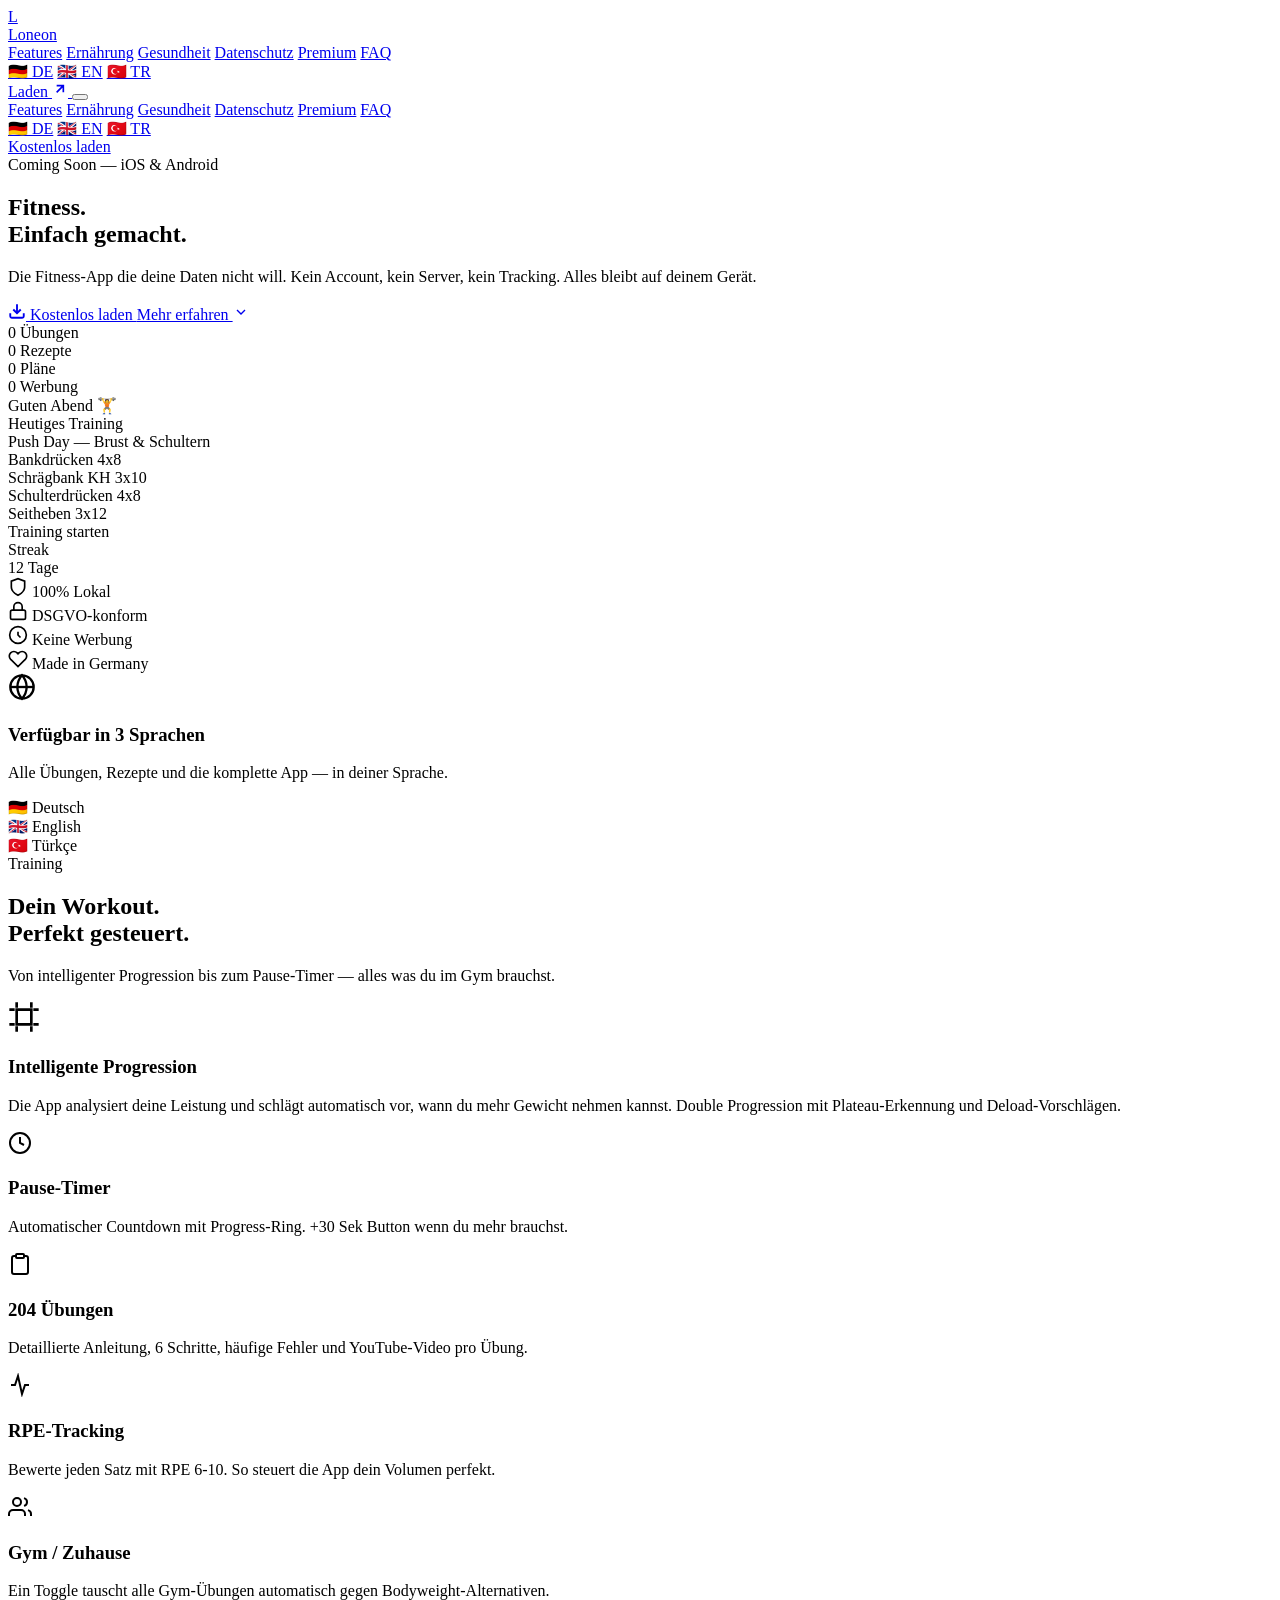
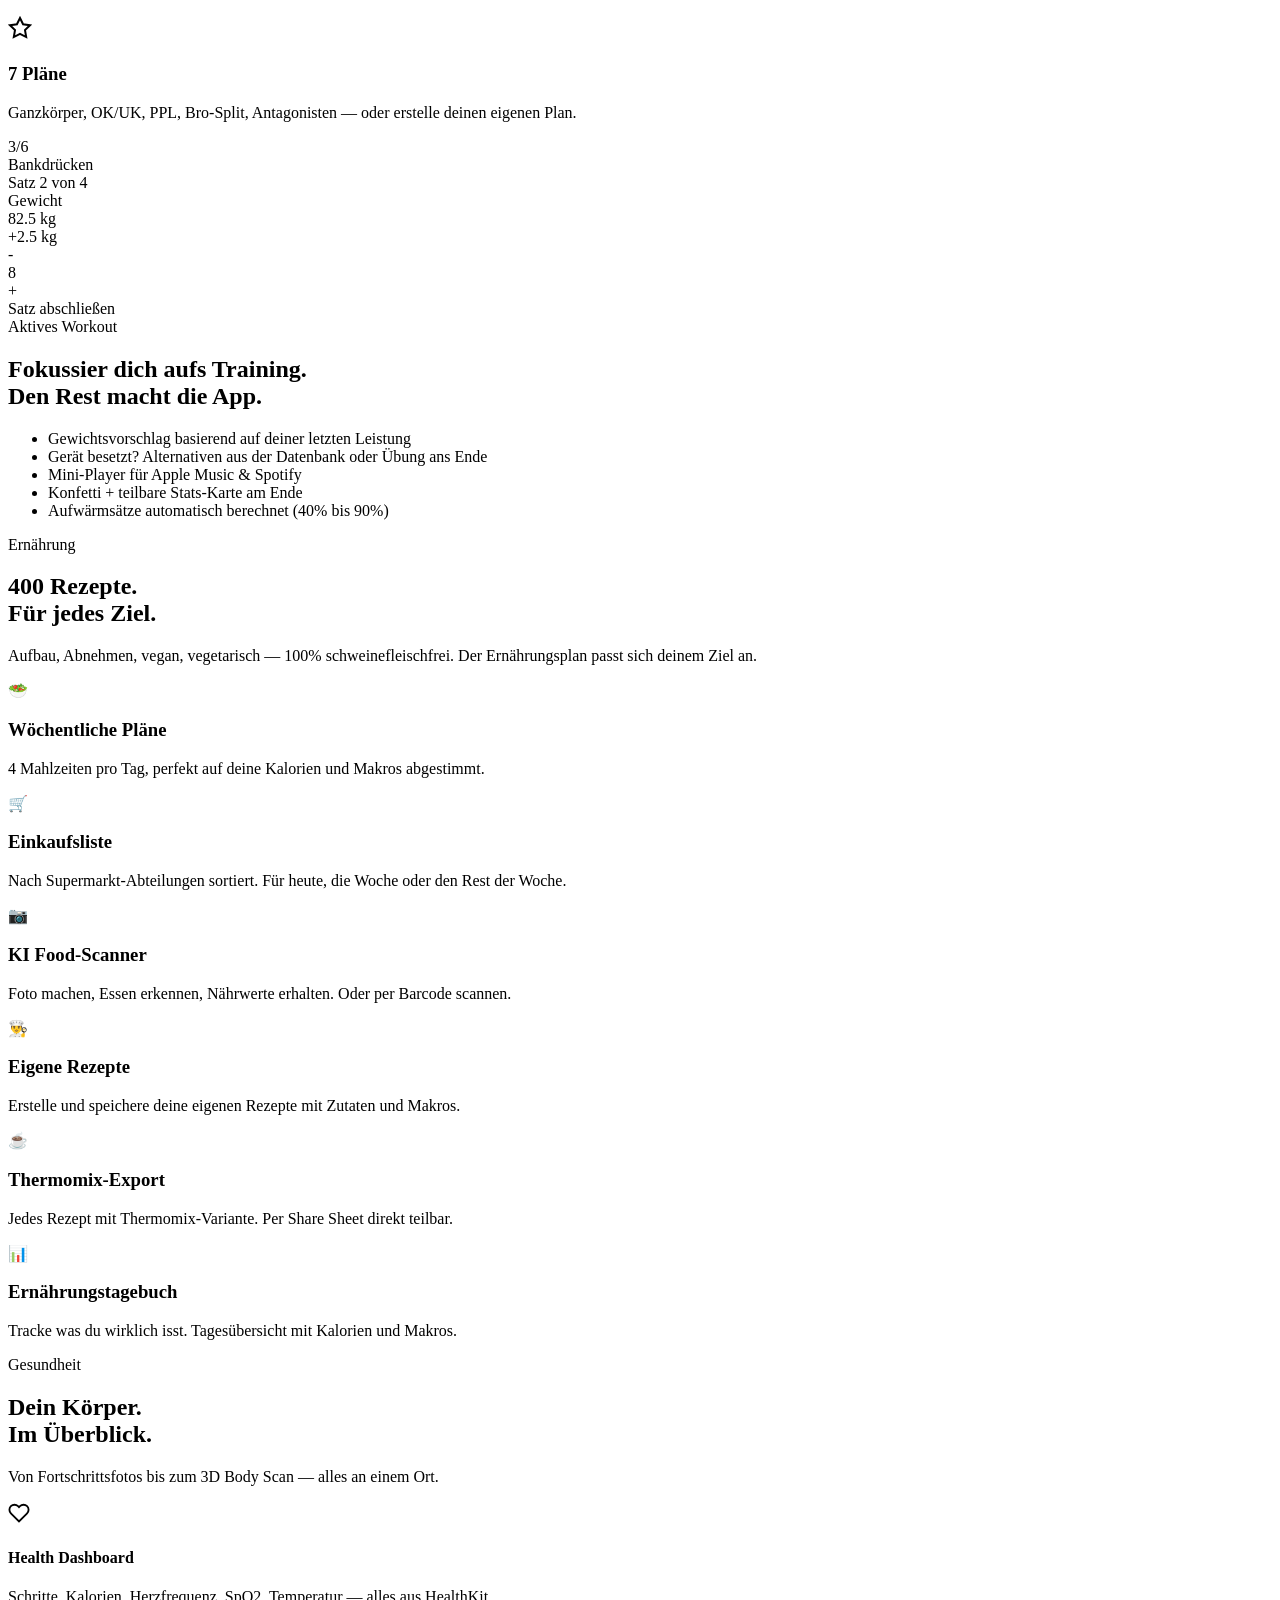
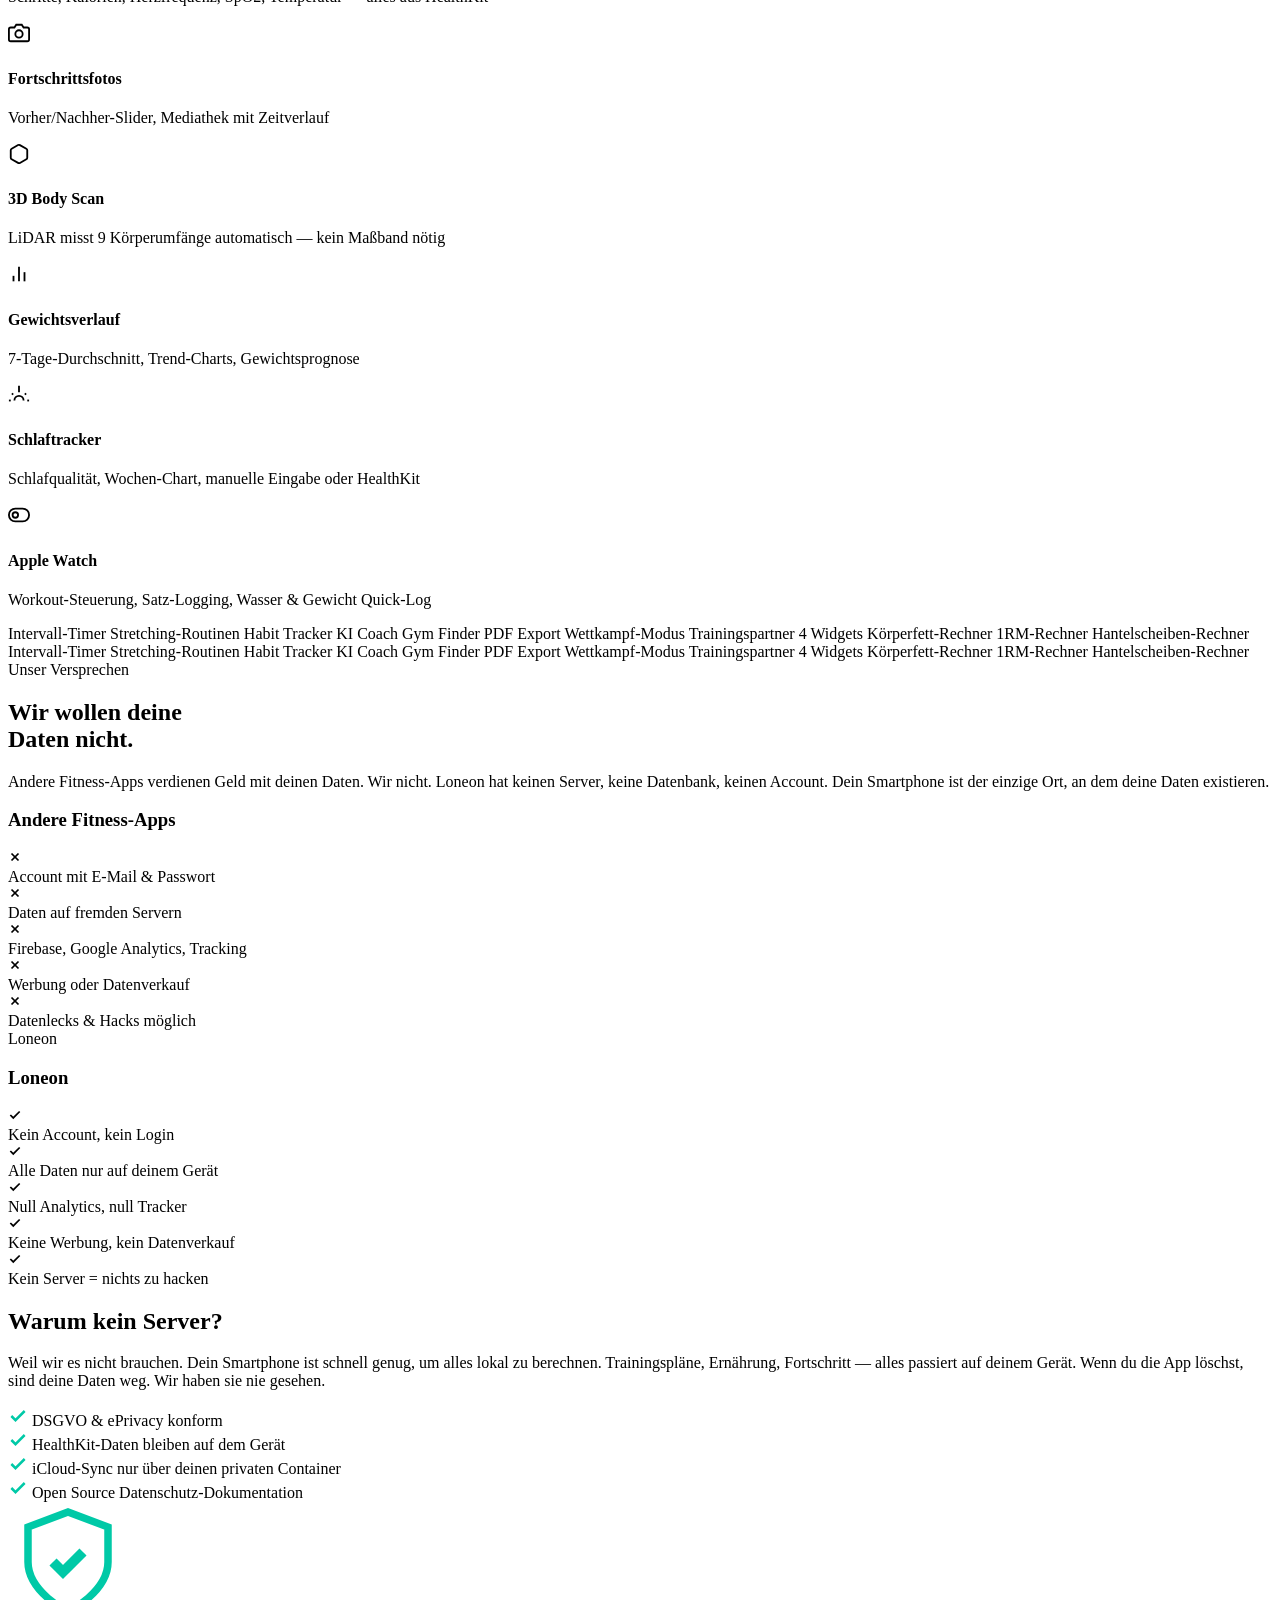
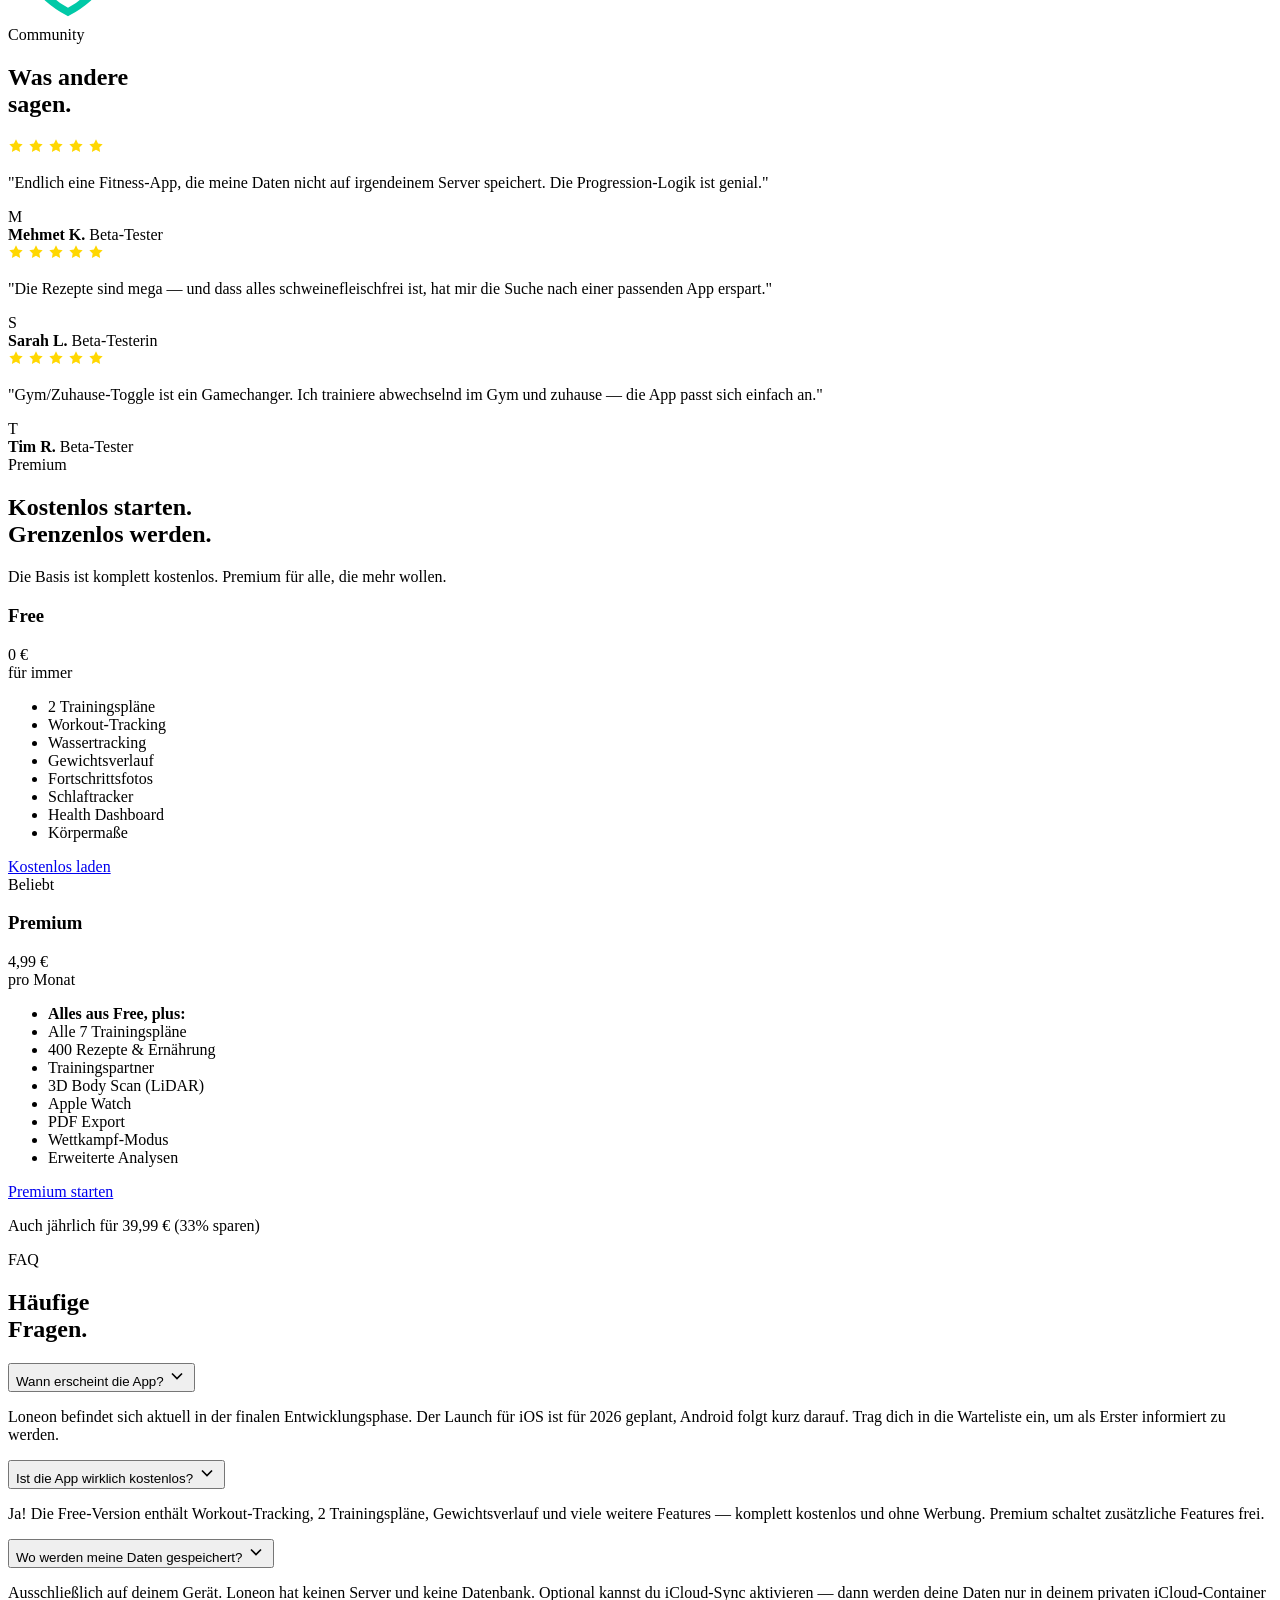
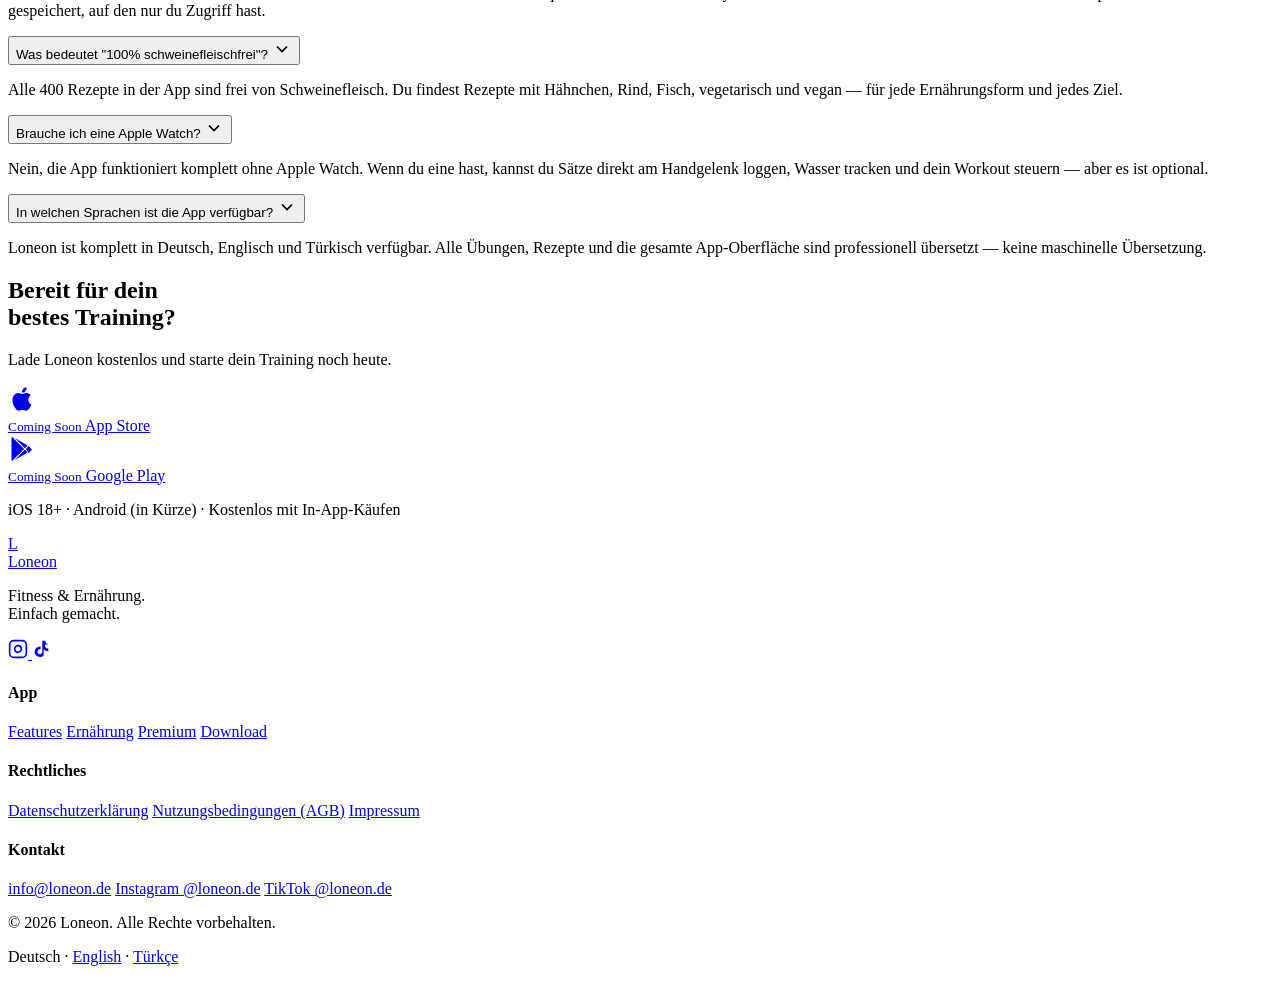
==== _full_site/index.html @ af9e33b4 "Switch to Coming Soon page — full site backed up in _full_site/ Legal safety: No impressum required " ====
<!DOCTYPE html>
<html lang="de">
<head>
    <meta charset="UTF-8">
    <meta name="viewport" content="width=device-width, initial-scale=1.0">
    <title>Loneon — Fitness & Ernährung App</title>
    <meta name="description" content="Loneon macht Fitness einfach. 204 Übungen, 400 Rezepte, intelligente Progression — alles lokal auf deinem Gerät. Keine Werbung, kein Tracking. Für iPhone & Android.">
    <meta name="keywords" content="Fitness App, Ernährung, Training, Workout Tracker, Rezepte, iPhone, Android, Apple Watch, Muskelaufbau, Abnehmen">
    <meta name="author" content="Loneon">
    <meta name="theme-color" content="#00C9A7">
    <meta name="robots" content="index, follow">
    <link rel="canonical" href="https://loneon.de/">

    <!-- Open Graph -->
    <meta property="og:site_name" content="Loneon">
    <meta property="og:locale" content="de_DE">
    <meta property="og:locale:alternate" content="en_US">
    <meta property="og:locale:alternate" content="tr_TR">

    <!-- Twitter Card -->
    <meta name="twitter:card" content="summary_large_image">
    <meta name="twitter:title" content="Loneon — Fitness & Ernährung App">
    <meta name="twitter:description" content="204 Übungen, 400 Rezepte, intelligente Progression. Keine Werbung, kein Tracking.">
    <meta name="twitter:image" content="https://loneon.de/img/og-image.png">

    <!-- Schema.org Structured Data -->
    <script type="application/ld+json">
    {
      "@context": "https://schema.org",
      "@type": "SoftwareApplication",
      "name": "Loneon",
      "operatingSystem": "iOS, Android",
      "applicationCategory": "HealthApplication",
      "description": "All-in-One Fitness App mit 204 Übungen, 400 Rezepten inkl. Thermomix. Keine Werbung, kein Tracking.",
      "url": "https://loneon.de",
      "inLanguage": ["de", "en", "tr"],
      "offers": {
        "@type": "Offer",
        "price": "0",
        "priceCurrency": "EUR"
      },
      "author": {
        "@type": "Organization",
        "name": "Loneon",
        "url": "https://loneon.de"
      },
      "featureList": [
        "204 Übungen mit Schritt-für-Schritt Anleitungen",
        "400 schweinefleischfreie Rezepte inkl. Thermomix",
        "KI Coach powered by Claude",
        "Trainingspläne für Gym & Zuhause",
        "iCloud Sync",
        "Apple Watch Support",
        "Keine Werbung",
        "3 Sprachen: Deutsch, English, Türkçe"
      ]
    }
    </script>
    <meta property="og:title" content="Loneon — Fitness & Ernährung App">
    <meta property="og:description" content="204 Übungen, 400 Rezepte, intelligente Progression. Keine Werbung, kein Tracking. iPhone & Android.">
    <meta property="og:type" content="website">
    <meta property="og:url" content="https://loneon.de">
    <meta property="og:image" content="https://loneon.de/img/og-image.png">

    <!-- Fonts -->
    <link rel="preconnect" href="https://fonts.googleapis.com">
    <link rel="preconnect" href="https://fonts.gstatic.com" crossorigin>
    <link href="https://fonts.googleapis.com/css2?family=Inter:wght@400;500;600;700;800;900&display=swap" rel="stylesheet">

    <!-- Hreflang -->
    <link rel="alternate" hreflang="de" href="https://loneon.de/index.html">
    <link rel="alternate" hreflang="en" href="https://loneon.de/en.html">
    <link rel="alternate" hreflang="tr" href="https://loneon.de/tr.html">
    <link rel="alternate" hreflang="x-default" href="https://loneon.de/index.html">

    <link rel="stylesheet" href="css/style.css">
    <link rel="icon" type="image/svg+xml" href="img/favicon.svg">
</head>
<body>

    <!-- Aurora Background -->
    <div class="aurora-bg" aria-hidden="true">
        <div class="aurora-blob aurora-blob-1"></div>
        <div class="aurora-blob aurora-blob-2"></div>
        <div class="aurora-blob aurora-blob-3"></div>
    </div>

    <!-- Navigation -->
    <nav class="nav" id="nav">
        <div class="nav-container">
            <a href="#" class="nav-logo">
                <div class="nav-logo-icon">L</div>
                <span>Loneon</span>
            </a>
            <div class="nav-links" id="navLinks">
                <a href="#features">Features</a>
                <a href="#ernaehrung">Ernährung</a>
                <a href="#gesundheit">Gesundheit</a>
                <a href="#datenschutz">Datenschutz</a>
                <a href="#premium">Premium</a>
                <a href="#faq">FAQ</a>
            </div>
            <div class="lang-switcher">
                <a href="index.html" class="lang-btn active" title="Deutsch">🇩🇪 DE</a>
                <a href="en.html" class="lang-btn" title="English">🇬🇧 EN</a>
                <a href="tr.html" class="lang-btn" title="Türkçe">🇹🇷 TR</a>
            </div>
            <a href="#download" class="nav-cta">
                <span>Laden</span>
                <svg width="16" height="16" viewBox="0 0 24 24" fill="none" stroke="currentColor" stroke-width="2.5"><path d="M7 17l9.2-9.2M17 17V7H7"/></svg>
            </a>
            <button class="nav-toggle" id="navToggle" aria-label="Menü">
                <span></span><span></span><span></span>
            </button>
        </div>
    </nav>

    <!-- Mobile Menu Overlay -->
    <div class="mobile-menu" id="mobileMenu">
        <div class="mobile-menu-content">
            <a href="#features">Features</a>
            <a href="#ernaehrung">Ernährung</a>
            <a href="#gesundheit">Gesundheit</a>
            <a href="#datenschutz">Datenschutz</a>
            <a href="#premium">Premium</a>
            <a href="#faq">FAQ</a>
            <div class="lang-switcher">
                <a href="index.html" class="lang-btn active" title="Deutsch">🇩🇪 DE</a>
                <a href="en.html" class="lang-btn" title="English">🇬🇧 EN</a>
                <a href="tr.html" class="lang-btn" title="Türkçe">🇹🇷 TR</a>
            </div>
            <a href="#download" class="btn btn-primary mobile-menu-cta">Kostenlos laden</a>
        </div>
    </div>

    <!-- Hero -->
    <section class="hero">
        <div class="hero-bg">
            <div class="hero-gradient-orb hero-orb-1"></div>
            <div class="hero-gradient-orb hero-orb-2"></div>
            <div class="hero-grid-pattern"></div>
        </div>
        <div class="container">
            <div class="hero-content">
                <div class="hero-text">
                    <div class="hero-badge" data-reveal>
                        <span class="badge-pulse"></span>
                        <span>Coming Soon — iOS & Android</span>
                    </div>
                    <h1 data-reveal>Fitness.<br><span class="gradient-text-animated">Einfach gemacht.</span></h1>
                    <p class="hero-subtitle" data-reveal>Die Fitness-App die deine Daten nicht will. Kein Account, kein Server, kein Tracking. Alles bleibt auf deinem Gerät.</p>
                    <div class="hero-actions" data-reveal>
                        <a href="#download" class="btn btn-primary btn-glow">
                            <svg width="18" height="18" viewBox="0 0 24 24" fill="none" stroke="currentColor" stroke-width="2.5"><path d="M21 15v4a2 2 0 01-2 2H5a2 2 0 01-2-2v-4"/><polyline points="7 10 12 15 17 10"/><line x1="12" y1="15" x2="12" y2="3"/></svg>
                            Kostenlos laden
                        </a>
                        <a href="#features" class="btn btn-ghost">
                            Mehr erfahren
                            <svg width="16" height="16" viewBox="0 0 24 24" fill="none" stroke="currentColor" stroke-width="2"><path d="M6 9l6 6 6-6"/></svg>
                        </a>
                    </div>
                    <div class="hero-stats" data-reveal>
                        <div class="stat">
                            <span class="stat-number" data-count="204">0</span>
                            <span class="stat-label">Übungen</span>
                        </div>
                        <div class="stat-divider"></div>
                        <div class="stat">
                            <span class="stat-number" data-count="400">0</span>
                            <span class="stat-label">Rezepte</span>
                        </div>
                        <div class="stat-divider"></div>
                        <div class="stat">
                            <span class="stat-number" data-count="7">0</span>
                            <span class="stat-label">Pläne</span>
                        </div>
                        <div class="stat-divider"></div>
                        <div class="stat">
                            <span class="stat-number">0</span>
                            <span class="stat-label">Werbung</span>
                        </div>
                    </div>
                </div>
                <div class="hero-phone" data-reveal>
                    <div class="phone-frame">
                        <div class="phone-notch"></div>
                        <div class="phone-screen">
                            <div class="phone-demo">
                                <div class="demo-header">
                                    <span class="demo-greeting">Guten Abend</span>
                                    <span class="demo-icon">&#x1F3CB;&#xFE0F;</span>
                                </div>
                                <div class="demo-card">
                                    <div class="demo-card-title">Heutiges Training</div>
                                    <div class="demo-card-subtitle">Push Day — Brust & Schultern</div>
                                    <div class="demo-exercises">
                                        <div class="demo-exercise"><span class="demo-dot"></span>Bankdrücken <span class="demo-sets">4x8</span></div>
                                        <div class="demo-exercise"><span class="demo-dot"></span>Schrägbank KH <span class="demo-sets">3x10</span></div>
                                        <div class="demo-exercise"><span class="demo-dot"></span>Schulterdrücken <span class="demo-sets">4x8</span></div>
                                        <div class="demo-exercise"><span class="demo-dot"></span>Seitheben <span class="demo-sets">3x12</span></div>
                                    </div>
                                    <div class="demo-btn">Training starten</div>
                                </div>
                                <div class="demo-streak">
                                    <div class="demo-streak-label">Streak</div>
                                    <div class="demo-streak-value">12 Tage</div>
                                </div>
                            </div>
                        </div>
                    </div>
                    <div class="phone-glow"></div>
                    <div class="phone-reflection"></div>
                </div>
            </div>
        </div>
        <div class="hero-scroll">
            <div class="scroll-indicator">
                <div class="scroll-dot"></div>
            </div>
        </div>
    </section>

    <!-- Trust Bar -->
    <section class="trust">
        <div class="container">
            <div class="trust-items">
                <div class="trust-item" data-reveal>
                    <svg width="20" height="20" viewBox="0 0 24 24" fill="none" stroke="currentColor" stroke-width="2"><path d="M12 22s8-4 8-10V5l-8-3-8 3v7c0 6 8 10 8 10z"/></svg>
                    <span>100% Lokal</span>
                </div>
                <div class="trust-item" data-reveal>
                    <svg width="20" height="20" viewBox="0 0 24 24" fill="none" stroke="currentColor" stroke-width="2"><rect x="3" y="11" width="18" height="11" rx="2" ry="2"/><path d="M7 11V7a5 5 0 0110 0v4"/></svg>
                    <span>DSGVO-konform</span>
                </div>
                <div class="trust-item" data-reveal>
                    <svg width="20" height="20" viewBox="0 0 24 24" fill="none" stroke="currentColor" stroke-width="2"><circle cx="12" cy="12" r="10"/><path d="M12 8v4l3 3"/></svg>
                    <span>Keine Werbung</span>
                </div>
                <div class="trust-item" data-reveal>
                    <svg width="20" height="20" viewBox="0 0 24 24" fill="none" stroke="currentColor" stroke-width="2"><path d="M20.84 4.61a5.5 5.5 0 00-7.78 0L12 5.67l-1.06-1.06a5.5 5.5 0 00-7.78 7.78l1.06 1.06L12 21.23l7.78-7.78 1.06-1.06a5.5 5.5 0 000-7.78z"/></svg>
                    <span>Made in Germany</span>
                </div>
            </div>
        </div>
    </section>

    <!-- Languages Badge -->
    <section class="languages-section">
        <div class="container">
            <div class="languages-banner glass-card" data-reveal>
                <div class="languages-icon">
                    <svg width="28" height="28" viewBox="0 0 24 24" fill="none" stroke="currentColor" stroke-width="2"><circle cx="12" cy="12" r="10"/><line x1="2" y1="12" x2="22" y2="12"/><path d="M12 2a15.3 15.3 0 014 10 15.3 15.3 0 01-4 10 15.3 15.3 0 01-4-10 15.3 15.3 0 014-10z"/></svg>
                </div>
                <div class="languages-text">
                    <h3>Verfügbar in 3 Sprachen</h3>
                    <p>Alle Übungen, Rezepte und die komplette App — in deiner Sprache.</p>
                </div>
                <div class="languages-flags">
                    <div class="lang-flag">
                        <span class="flag-emoji">&#x1F1E9;&#x1F1EA;</span>
                        <span>Deutsch</span>
                    </div>
                    <div class="lang-flag">
                        <span class="flag-emoji">&#x1F1EC;&#x1F1E7;</span>
                        <span>English</span>
                    </div>
                    <div class="lang-flag">
                        <span class="flag-emoji">&#x1F1F9;&#x1F1F7;</span>
                        <span>Türkçe</span>
                    </div>
                </div>
            </div>
        </div>
    </section>

    <!-- Features: Training -->
    <section class="section" id="features">
        <div class="container">
            <div class="section-header" data-reveal>
                <span class="section-tag">Training</span>
                <h2>Dein Workout.<br><span class="gradient-text">Perfekt gesteuert.</span></h2>
                <p>Von intelligenter Progression bis zum Pause-Timer — alles was du im Gym brauchst.</p>
            </div>

            <div class="bento-grid">
                <div class="bento-card bento-card-hero glass-card" data-reveal>
                    <div class="bento-card-glow"></div>
                    <div class="feature-icon feature-icon-lg">
                        <svg width="32" height="32" viewBox="0 0 24 24" fill="none" stroke="currentColor" stroke-width="2"><path d="M6.5 6.5h11v11h-11z"/><path d="M6.5 1v4M17.5 1v4M1 6.5h4M19 6.5h4M6.5 19v4M17.5 19v4M1 17.5h4M19 17.5h4"/></svg>
                    </div>
                    <h3>Intelligente Progression</h3>
                    <p>Die App analysiert deine Leistung und schlägt automatisch vor, wann du mehr Gewicht nehmen kannst. Double Progression mit Plateau-Erkennung und Deload-Vorschlägen.</p>
                </div>

                <div class="bento-card glass-card" data-reveal>
                    <div class="feature-icon mint">
                        <svg width="24" height="24" viewBox="0 0 24 24" fill="none" stroke="currentColor" stroke-width="2"><circle cx="12" cy="12" r="10"/><polyline points="12 6 12 12 16 14"/></svg>
                    </div>
                    <h3>Pause-Timer</h3>
                    <p>Automatischer Countdown mit Progress-Ring. +30 Sek Button wenn du mehr brauchst.</p>
                </div>

                <div class="bento-card glass-card" data-reveal>
                    <div class="feature-icon blue">
                        <svg width="24" height="24" viewBox="0 0 24 24" fill="none" stroke="currentColor" stroke-width="2"><path d="M16 4h2a2 2 0 012 2v14a2 2 0 01-2 2H6a2 2 0 01-2-2V6a2 2 0 012-2h2"/><rect x="8" y="2" width="8" height="4" rx="1" ry="1"/></svg>
                    </div>
                    <h3>204 Übungen</h3>
                    <p>Detaillierte Anleitung, 6 Schritte, häufige Fehler und YouTube-Video pro Übung.</p>
                </div>

                <div class="bento-card glass-card" data-reveal>
                    <div class="feature-icon purple">
                        <svg width="24" height="24" viewBox="0 0 24 24" fill="none" stroke="currentColor" stroke-width="2"><path d="M3 12h4l3-9 4 18 3-9h4"/></svg>
                    </div>
                    <h3>RPE-Tracking</h3>
                    <p>Bewerte jeden Satz mit RPE 6-10. So steuert die App dein Volumen perfekt.</p>
                </div>

                <div class="bento-card glass-card" data-reveal>
                    <div class="feature-icon orange">
                        <svg width="24" height="24" viewBox="0 0 24 24" fill="none" stroke="currentColor" stroke-width="2"><path d="M17 21v-2a4 4 0 00-4-4H5a4 4 0 00-4 4v2"/><circle cx="9" cy="7" r="4"/><path d="M23 21v-2a4 4 0 00-3-3.87"/><path d="M16 3.13a4 4 0 010 7.75"/></svg>
                    </div>
                    <h3>Gym / Zuhause</h3>
                    <p>Ein Toggle tauscht alle Gym-Übungen automatisch gegen Bodyweight-Alternativen.</p>
                </div>

                <div class="bento-card glass-card" data-reveal>
                    <div class="feature-icon red">
                        <svg width="24" height="24" viewBox="0 0 24 24" fill="none" stroke="currentColor" stroke-width="2"><polygon points="12 2 15.09 8.26 22 9.27 17 14.14 18.18 21.02 12 17.77 5.82 21.02 7 14.14 2 9.27 8.91 8.26 12 2"/></svg>
                    </div>
                    <h3>7 Pläne</h3>
                    <p>Ganzkörper, OK/UK, PPL, Bro-Split, Antagonisten — oder erstelle deinen eigenen Plan.</p>
                </div>
            </div>
        </div>
    </section>

    <!-- Feature Highlight: Workout -->
    <section class="section section-alt">
        <div class="container">
            <div class="highlight-grid">
                <div class="highlight-phone" data-reveal>
                    <div class="phone-frame phone-frame-sm">
                        <div class="phone-notch"></div>
                        <div class="phone-screen">
                            <div class="phone-demo">
                                <div class="demo-workout-header">
                                    <div class="demo-ex-count">3/6</div>
                                    <div class="demo-ex-name">Bankdrücken</div>
                                    <div class="demo-ex-info">Satz 2 von 4</div>
                                </div>
                                <div class="demo-set-circles">
                                    <div class="demo-circle done"></div>
                                    <div class="demo-circle active"></div>
                                    <div class="demo-circle"></div>
                                    <div class="demo-circle"></div>
                                </div>
                                <div class="demo-weight-display">
                                    <div class="demo-weight-label">Gewicht</div>
                                    <div class="demo-weight-value">82.5 kg</div>
                                    <div class="demo-weight-hint">+2.5 kg</div>
                                </div>
                                <div class="demo-reps-display">
                                    <div class="demo-reps-btn">-</div>
                                    <div class="demo-reps-value">8</div>
                                    <div class="demo-reps-btn">+</div>
                                </div>
                                <div class="demo-complete-btn">Satz abschließen</div>
                            </div>
                        </div>
                    </div>
                </div>
                <div class="highlight-text" data-reveal>
                    <span class="section-tag">Aktives Workout</span>
                    <h2>Fokussier dich aufs Training.<br>Den Rest macht die App.</h2>
                    <ul class="highlight-list">
                        <li>Gewichtsvorschlag basierend auf deiner letzten Leistung</li>
                        <li>Gerät besetzt? Alternativen aus der Datenbank oder Übung ans Ende</li>
                        <li>Mini-Player für Apple Music & Spotify</li>
                        <li>Konfetti + teilbare Stats-Karte am Ende</li>
                        <li>Aufwärmsätze automatisch berechnet (40% bis 90%)</li>
                    </ul>
                </div>
            </div>
        </div>
    </section>

    <!-- Ernährung -->
    <section class="section" id="ernaehrung">
        <div class="container">
            <div class="section-header" data-reveal>
                <span class="section-tag">Ernährung</span>
                <h2>400 Rezepte.<br><span class="gradient-text">Für jedes Ziel.</span></h2>
                <p>Aufbau, Abnehmen, vegan, vegetarisch — 100% schweinefleischfrei. Der Ernährungsplan passt sich deinem Ziel an.</p>
            </div>

            <div class="nutrition-grid">
                <div class="nutrition-card glass-card" data-reveal>
                    <div class="nutrition-emoji">&#x1F957;</div>
                    <h3>Wöchentliche Pläne</h3>
                    <p>4 Mahlzeiten pro Tag, perfekt auf deine Kalorien und Makros abgestimmt.</p>
                </div>
                <div class="nutrition-card glass-card" data-reveal>
                    <div class="nutrition-emoji">&#x1F6D2;</div>
                    <h3>Einkaufsliste</h3>
                    <p>Nach Supermarkt-Abteilungen sortiert. Für heute, die Woche oder den Rest der Woche.</p>
                </div>
                <div class="nutrition-card glass-card" data-reveal>
                    <div class="nutrition-emoji">&#x1F4F7;</div>
                    <h3>KI Food-Scanner</h3>
                    <p>Foto machen, Essen erkennen, Nährwerte erhalten. Oder per Barcode scannen.</p>
                </div>
                <div class="nutrition-card glass-card" data-reveal>
                    <div class="nutrition-emoji">&#x1F468;&#x200D;&#x1F373;</div>
                    <h3>Eigene Rezepte</h3>
                    <p>Erstelle und speichere deine eigenen Rezepte mit Zutaten und Makros.</p>
                </div>
                <div class="nutrition-card glass-card" data-reveal>
                    <div class="nutrition-emoji">&#x2615;</div>
                    <h3>Thermomix-Export</h3>
                    <p>Jedes Rezept mit Thermomix-Variante. Per Share Sheet direkt teilbar.</p>
                </div>
                <div class="nutrition-card glass-card" data-reveal>
                    <div class="nutrition-emoji">&#x1F4CA;</div>
                    <h3>Ernährungstagebuch</h3>
                    <p>Tracke was du wirklich isst. Tagesübersicht mit Kalorien und Makros.</p>
                </div>
            </div>
        </div>
    </section>

    <!-- Gesundheit -->
    <section class="section section-alt" id="gesundheit">
        <div class="container">
            <div class="section-header" data-reveal>
                <span class="section-tag">Gesundheit</span>
                <h2>Dein Körper.<br><span class="gradient-text">Im Überblick.</span></h2>
                <p>Von Fortschrittsfotos bis zum 3D Body Scan — alles an einem Ort.</p>
            </div>

            <div class="health-grid">
                <div class="health-item glass-card" data-reveal>
                    <div class="health-icon">
                        <svg width="22" height="22" viewBox="0 0 24 24" fill="none" stroke="currentColor" stroke-width="2"><path d="M20.84 4.61a5.5 5.5 0 00-7.78 0L12 5.67l-1.06-1.06a5.5 5.5 0 00-7.78 7.78l1.06 1.06L12 21.23l7.78-7.78 1.06-1.06a5.5 5.5 0 000-7.78z"/></svg>
                    </div>
                    <div>
                        <h4>Health Dashboard</h4>
                        <p>Schritte, Kalorien, Herzfrequenz, SpO2, Temperatur — alles aus HealthKit</p>
                    </div>
                </div>
                <div class="health-item glass-card" data-reveal>
                    <div class="health-icon">
                        <svg width="22" height="22" viewBox="0 0 24 24" fill="none" stroke="currentColor" stroke-width="2"><path d="M23 19a2 2 0 01-2 2H3a2 2 0 01-2-2V8a2 2 0 012-2h4l2-3h6l2 3h4a2 2 0 012 2z"/><circle cx="12" cy="13" r="4"/></svg>
                    </div>
                    <div>
                        <h4>Fortschrittsfotos</h4>
                        <p>Vorher/Nachher-Slider, Mediathek mit Zeitverlauf</p>
                    </div>
                </div>
                <div class="health-item glass-card" data-reveal>
                    <div class="health-icon">
                        <svg width="22" height="22" viewBox="0 0 24 24" fill="none" stroke="currentColor" stroke-width="2"><path d="M21 16V8a2 2 0 00-1-1.73l-7-4a2 2 0 00-2 0l-7 4A2 2 0 003 8v8a2 2 0 001 1.73l7 4a2 2 0 002 0l7-4A2 2 0 0021 16z"/></svg>
                    </div>
                    <div>
                        <h4>3D Body Scan</h4>
                        <p>LiDAR misst 9 Körperumfänge automatisch — kein Maßband nötig</p>
                    </div>
                </div>
                <div class="health-item glass-card" data-reveal>
                    <div class="health-icon">
                        <svg width="22" height="22" viewBox="0 0 24 24" fill="none" stroke="currentColor" stroke-width="2"><path d="M18 20V10"/><path d="M12 20V4"/><path d="M6 20v-6"/></svg>
                    </div>
                    <div>
                        <h4>Gewichtsverlauf</h4>
                        <p>7-Tage-Durchschnitt, Trend-Charts, Gewichtsprognose</p>
                    </div>
                </div>
                <div class="health-item glass-card" data-reveal>
                    <div class="health-icon">
                        <svg width="22" height="22" viewBox="0 0 24 24" fill="none" stroke="currentColor" stroke-width="2"><path d="M17 18a5 5 0 00-10 0"/><line x1="12" y1="2" x2="12" y2="9"/><line x1="4.22" y1="10.22" x2="5.64" y2="11.64"/><line x1="1" y1="18" x2="3" y2="18"/><line x1="21" y1="18" x2="23" y2="18"/><line x1="18.36" y1="11.64" x2="19.78" y2="10.22"/></svg>
                    </div>
                    <div>
                        <h4>Schlaftracker</h4>
                        <p>Schlafqualität, Wochen-Chart, manuelle Eingabe oder HealthKit</p>
                    </div>
                </div>
                <div class="health-item glass-card" data-reveal>
                    <div class="health-icon">
                        <svg width="22" height="22" viewBox="0 0 24 24" fill="none" stroke="currentColor" stroke-width="2"><rect x="1" y="5" width="22" height="14" rx="7" ry="7"/><circle cx="8" cy="12" r="3"/></svg>
                    </div>
                    <div>
                        <h4>Apple Watch</h4>
                        <p>Workout-Steuerung, Satz-Logging, Wasser & Gewicht Quick-Log</p>
                    </div>
                </div>
            </div>
        </div>
    </section>

    <!-- Marquee -->
    <section class="marquee-section">
        <div class="marquee">
            <div class="marquee-content">
                <span>Intervall-Timer</span>
                <span class="marquee-dot"></span>
                <span>Stretching-Routinen</span>
                <span class="marquee-dot"></span>
                <span>Habit Tracker</span>
                <span class="marquee-dot"></span>
                <span>KI Coach</span>
                <span class="marquee-dot"></span>
                <span>Gym Finder</span>
                <span class="marquee-dot"></span>
                <span>PDF Export</span>
                <span class="marquee-dot"></span>
                <span>Wettkampf-Modus</span>
                <span class="marquee-dot"></span>
                <span>Trainingspartner</span>
                <span class="marquee-dot"></span>
                <span>4 Widgets</span>
                <span class="marquee-dot"></span>
                <span>Körperfett-Rechner</span>
                <span class="marquee-dot"></span>
                <span>1RM-Rechner</span>
                <span class="marquee-dot"></span>
                <span>Hantelscheiben-Rechner</span>
                <span class="marquee-dot"></span>
                <span>Intervall-Timer</span>
                <span class="marquee-dot"></span>
                <span>Stretching-Routinen</span>
                <span class="marquee-dot"></span>
                <span>Habit Tracker</span>
                <span class="marquee-dot"></span>
                <span>KI Coach</span>
                <span class="marquee-dot"></span>
                <span>Gym Finder</span>
                <span class="marquee-dot"></span>
                <span>PDF Export</span>
                <span class="marquee-dot"></span>
                <span>Wettkampf-Modus</span>
                <span class="marquee-dot"></span>
                <span>Trainingspartner</span>
                <span class="marquee-dot"></span>
                <span>4 Widgets</span>
                <span class="marquee-dot"></span>
                <span>Körperfett-Rechner</span>
                <span class="marquee-dot"></span>
                <span>1RM-Rechner</span>
                <span class="marquee-dot"></span>
                <span>Hantelscheiben-Rechner</span>
                <span class="marquee-dot"></span>
            </div>
        </div>
    </section>

    <!-- Datenschutz -->
    <section class="section" id="datenschutz">
        <div class="container">
            <div class="section-header" data-reveal>
                <span class="section-tag">Unser Versprechen</span>
                <h2>Wir wollen deine<br><span class="gradient-text">Daten nicht.</span></h2>
                <p>Andere Fitness-Apps verdienen Geld mit deinen Daten. Wir nicht. Loneon hat keinen Server, keine Datenbank, keinen Account. Dein Smartphone ist der einzige Ort, an dem deine Daten existieren.</p>
            </div>

            <div class="privacy-compare" data-reveal>
                <div class="compare-card compare-others glass-card">
                    <h3>Andere Fitness-Apps</h3>
                    <div class="compare-list">
                        <div class="compare-item bad">
                            <div class="compare-icon-bad">
                                <svg width="14" height="14" viewBox="0 0 24 24" fill="none" stroke="currentColor" stroke-width="3"><line x1="18" y1="6" x2="6" y2="18"/><line x1="6" y1="6" x2="18" y2="18"/></svg>
                            </div>
                            <span>Account mit E-Mail & Passwort</span>
                        </div>
                        <div class="compare-item bad">
                            <div class="compare-icon-bad">
                                <svg width="14" height="14" viewBox="0 0 24 24" fill="none" stroke="currentColor" stroke-width="3"><line x1="18" y1="6" x2="6" y2="18"/><line x1="6" y1="6" x2="18" y2="18"/></svg>
                            </div>
                            <span>Daten auf fremden Servern</span>
                        </div>
                        <div class="compare-item bad">
                            <div class="compare-icon-bad">
                                <svg width="14" height="14" viewBox="0 0 24 24" fill="none" stroke="currentColor" stroke-width="3"><line x1="18" y1="6" x2="6" y2="18"/><line x1="6" y1="6" x2="18" y2="18"/></svg>
                            </div>
                            <span>Firebase, Google Analytics, Tracking</span>
                        </div>
                        <div class="compare-item bad">
                            <div class="compare-icon-bad">
                                <svg width="14" height="14" viewBox="0 0 24 24" fill="none" stroke="currentColor" stroke-width="3"><line x1="18" y1="6" x2="6" y2="18"/><line x1="6" y1="6" x2="18" y2="18"/></svg>
                            </div>
                            <span>Werbung oder Datenverkauf</span>
                        </div>
                        <div class="compare-item bad">
                            <div class="compare-icon-bad">
                                <svg width="14" height="14" viewBox="0 0 24 24" fill="none" stroke="currentColor" stroke-width="3"><line x1="18" y1="6" x2="6" y2="18"/><line x1="6" y1="6" x2="18" y2="18"/></svg>
                            </div>
                            <span>Datenlecks & Hacks möglich</span>
                        </div>
                    </div>
                </div>
                <div class="compare-card compare-loneon glass-card">
                    <div class="compare-badge">Loneon</div>
                    <h3>Loneon</h3>
                    <div class="compare-list">
                        <div class="compare-item good">
                            <div class="compare-icon-good">
                                <svg width="14" height="14" viewBox="0 0 24 24" fill="none" stroke="currentColor" stroke-width="3"><polyline points="20 6 9 17 4 12"/></svg>
                            </div>
                            <span>Kein Account, kein Login</span>
                        </div>
                        <div class="compare-item good">
                            <div class="compare-icon-good">
                                <svg width="14" height="14" viewBox="0 0 24 24" fill="none" stroke="currentColor" stroke-width="3"><polyline points="20 6 9 17 4 12"/></svg>
                            </div>
                            <span>Alle Daten nur auf deinem Gerät</span>
                        </div>
                        <div class="compare-item good">
                            <div class="compare-icon-good">
                                <svg width="14" height="14" viewBox="0 0 24 24" fill="none" stroke="currentColor" stroke-width="3"><polyline points="20 6 9 17 4 12"/></svg>
                            </div>
                            <span>Null Analytics, null Tracker</span>
                        </div>
                        <div class="compare-item good">
                            <div class="compare-icon-good">
                                <svg width="14" height="14" viewBox="0 0 24 24" fill="none" stroke="currentColor" stroke-width="3"><polyline points="20 6 9 17 4 12"/></svg>
                            </div>
                            <span>Keine Werbung, kein Datenverkauf</span>
                        </div>
                        <div class="compare-item good">
                            <div class="compare-icon-good">
                                <svg width="14" height="14" viewBox="0 0 24 24" fill="none" stroke="currentColor" stroke-width="3"><polyline points="20 6 9 17 4 12"/></svg>
                            </div>
                            <span>Kein Server = nichts zu hacken</span>
                        </div>
                    </div>
                </div>
            </div>

            <div class="privacy-detail">
                <div class="privacy-text" data-reveal>
                    <h2>Warum kein Server?</h2>
                    <p>Weil wir es nicht brauchen. Dein Smartphone ist schnell genug, um alles lokal zu berechnen. Trainingspläne, Ernährung, Fortschritt — alles passiert auf deinem Gerät. Wenn du die App löschst, sind deine Daten weg. Wir haben sie nie gesehen.</p>
                    <div class="privacy-checks">
                        <div class="privacy-check" data-reveal>
                            <svg width="20" height="20" viewBox="0 0 24 24" fill="none" stroke="#00C9A7" stroke-width="3"><polyline points="20 6 9 17 4 12"/></svg>
                            <span>DSGVO & ePrivacy konform</span>
                        </div>
                        <div class="privacy-check" data-reveal>
                            <svg width="20" height="20" viewBox="0 0 24 24" fill="none" stroke="#00C9A7" stroke-width="3"><polyline points="20 6 9 17 4 12"/></svg>
                            <span>HealthKit-Daten bleiben auf dem Gerät</span>
                        </div>
                        <div class="privacy-check" data-reveal>
                            <svg width="20" height="20" viewBox="0 0 24 24" fill="none" stroke="#00C9A7" stroke-width="3"><polyline points="20 6 9 17 4 12"/></svg>
                            <span>iCloud-Sync nur über deinen privaten Container</span>
                        </div>
                        <div class="privacy-check" data-reveal>
                            <svg width="20" height="20" viewBox="0 0 24 24" fill="none" stroke="#00C9A7" stroke-width="3"><polyline points="20 6 9 17 4 12"/></svg>
                            <span>Open Source Datenschutz-Dokumentation</span>
                        </div>
                    </div>
                </div>
                <div class="privacy-visual" data-reveal>
                    <div class="shield-container">
                        <div class="shield-glow"></div>
                        <div class="shield-ring"></div>
                        <svg class="shield-icon" width="120" height="120" viewBox="0 0 24 24" fill="none" stroke="#00C9A7" stroke-width="1.5">
                            <path d="M12 22s8-4 8-10V5l-8-3-8 3v7c0 6 8 10 8 10z"/>
                            <polyline points="9 12 11 14 15 10" stroke-width="2"/>
                        </svg>
                    </div>
                </div>
            </div>
        </div>
    </section>

    <!-- Testimonials -->
    <section class="section section-alt" id="testimonials">
        <div class="container">
            <div class="section-header" data-reveal>
                <span class="section-tag">Community</span>
                <h2>Was andere<br><span class="gradient-text">sagen.</span></h2>
            </div>

            <div class="testimonial-grid">
                <div class="testimonial-card glass-card" data-reveal>
                    <div class="testimonial-stars">
                        <svg width="16" height="16" viewBox="0 0 24 24" fill="#FFD700"><polygon points="12 2 15.09 8.26 22 9.27 17 14.14 18.18 21.02 12 17.77 5.82 21.02 7 14.14 2 9.27 8.91 8.26 12 2"/></svg>
                        <svg width="16" height="16" viewBox="0 0 24 24" fill="#FFD700"><polygon points="12 2 15.09 8.26 22 9.27 17 14.14 18.18 21.02 12 17.77 5.82 21.02 7 14.14 2 9.27 8.91 8.26 12 2"/></svg>
                        <svg width="16" height="16" viewBox="0 0 24 24" fill="#FFD700"><polygon points="12 2 15.09 8.26 22 9.27 17 14.14 18.18 21.02 12 17.77 5.82 21.02 7 14.14 2 9.27 8.91 8.26 12 2"/></svg>
                        <svg width="16" height="16" viewBox="0 0 24 24" fill="#FFD700"><polygon points="12 2 15.09 8.26 22 9.27 17 14.14 18.18 21.02 12 17.77 5.82 21.02 7 14.14 2 9.27 8.91 8.26 12 2"/></svg>
                        <svg width="16" height="16" viewBox="0 0 24 24" fill="#FFD700"><polygon points="12 2 15.09 8.26 22 9.27 17 14.14 18.18 21.02 12 17.77 5.82 21.02 7 14.14 2 9.27 8.91 8.26 12 2"/></svg>
                    </div>
                    <p class="testimonial-text">"Endlich eine Fitness-App, die meine Daten nicht auf irgendeinem Server speichert. Die Progression-Logik ist genial."</p>
                    <div class="testimonial-author">
                        <div class="testimonial-avatar">M</div>
                        <div>
                            <strong>Mehmet K.</strong>
                            <span>Beta-Tester</span>
                        </div>
                    </div>
                </div>
                <div class="testimonial-card glass-card" data-reveal>
                    <div class="testimonial-stars">
                        <svg width="16" height="16" viewBox="0 0 24 24" fill="#FFD700"><polygon points="12 2 15.09 8.26 22 9.27 17 14.14 18.18 21.02 12 17.77 5.82 21.02 7 14.14 2 9.27 8.91 8.26 12 2"/></svg>
                        <svg width="16" height="16" viewBox="0 0 24 24" fill="#FFD700"><polygon points="12 2 15.09 8.26 22 9.27 17 14.14 18.18 21.02 12 17.77 5.82 21.02 7 14.14 2 9.27 8.91 8.26 12 2"/></svg>
                        <svg width="16" height="16" viewBox="0 0 24 24" fill="#FFD700"><polygon points="12 2 15.09 8.26 22 9.27 17 14.14 18.18 21.02 12 17.77 5.82 21.02 7 14.14 2 9.27 8.91 8.26 12 2"/></svg>
                        <svg width="16" height="16" viewBox="0 0 24 24" fill="#FFD700"><polygon points="12 2 15.09 8.26 22 9.27 17 14.14 18.18 21.02 12 17.77 5.82 21.02 7 14.14 2 9.27 8.91 8.26 12 2"/></svg>
                        <svg width="16" height="16" viewBox="0 0 24 24" fill="#FFD700"><polygon points="12 2 15.09 8.26 22 9.27 17 14.14 18.18 21.02 12 17.77 5.82 21.02 7 14.14 2 9.27 8.91 8.26 12 2"/></svg>
                    </div>
                    <p class="testimonial-text">"Die Rezepte sind mega — und dass alles schweinefleischfrei ist, hat mir die Suche nach einer passenden App erspart."</p>
                    <div class="testimonial-author">
                        <div class="testimonial-avatar">S</div>
                        <div>
                            <strong>Sarah L.</strong>
                            <span>Beta-Testerin</span>
                        </div>
                    </div>
                </div>
                <div class="testimonial-card glass-card" data-reveal>
                    <div class="testimonial-stars">
                        <svg width="16" height="16" viewBox="0 0 24 24" fill="#FFD700"><polygon points="12 2 15.09 8.26 22 9.27 17 14.14 18.18 21.02 12 17.77 5.82 21.02 7 14.14 2 9.27 8.91 8.26 12 2"/></svg>
                        <svg width="16" height="16" viewBox="0 0 24 24" fill="#FFD700"><polygon points="12 2 15.09 8.26 22 9.27 17 14.14 18.18 21.02 12 17.77 5.82 21.02 7 14.14 2 9.27 8.91 8.26 12 2"/></svg>
                        <svg width="16" height="16" viewBox="0 0 24 24" fill="#FFD700"><polygon points="12 2 15.09 8.26 22 9.27 17 14.14 18.18 21.02 12 17.77 5.82 21.02 7 14.14 2 9.27 8.91 8.26 12 2"/></svg>
                        <svg width="16" height="16" viewBox="0 0 24 24" fill="#FFD700"><polygon points="12 2 15.09 8.26 22 9.27 17 14.14 18.18 21.02 12 17.77 5.82 21.02 7 14.14 2 9.27 8.91 8.26 12 2"/></svg>
                        <svg width="16" height="16" viewBox="0 0 24 24" fill="#FFD700"><polygon points="12 2 15.09 8.26 22 9.27 17 14.14 18.18 21.02 12 17.77 5.82 21.02 7 14.14 2 9.27 8.91 8.26 12 2"/></svg>
                    </div>
                    <p class="testimonial-text">"Gym/Zuhause-Toggle ist ein Gamechanger. Ich trainiere abwechselnd im Gym und zuhause — die App passt sich einfach an."</p>
                    <div class="testimonial-author">
                        <div class="testimonial-avatar">T</div>
                        <div>
                            <strong>Tim R.</strong>
                            <span>Beta-Tester</span>
                        </div>
                    </div>
                </div>
            </div>
        </div>
    </section>

    <!-- Premium -->
    <section class="section" id="premium">
        <div class="container">
            <div class="section-header" data-reveal>
                <span class="section-tag">Premium</span>
                <h2>Kostenlos starten.<br><span class="gradient-text">Grenzenlos werden.</span></h2>
                <p>Die Basis ist komplett kostenlos. Premium für alle, die mehr wollen.</p>
            </div>

            <div class="pricing-grid">
                <div class="pricing-card glass-card" data-reveal>
                    <div class="pricing-header">
                        <h3>Free</h3>
                        <div class="pricing-price">0 &euro;</div>
                        <span class="pricing-period">für immer</span>
                    </div>
                    <ul class="pricing-features">
                        <li>2 Trainingspläne</li>
                        <li>Workout-Tracking</li>
                        <li>Wassertracking</li>
                        <li>Gewichtsverlauf</li>
                        <li>Fortschrittsfotos</li>
                        <li>Schlaftracker</li>
                        <li>Health Dashboard</li>
                        <li>Körpermaße</li>
                    </ul>
                    <a href="#download" class="btn btn-outline-pricing">Kostenlos laden</a>
                </div>

                <div class="pricing-card pricing-card-premium glass-card" data-reveal>
                    <div class="pricing-badge-glow"></div>
                    <div class="pricing-badge">Beliebt</div>
                    <div class="pricing-header">
                        <h3>Premium</h3>
                        <div class="pricing-price">4,99 &euro;</div>
                        <span class="pricing-period">pro Monat</span>
                    </div>
                    <ul class="pricing-features">
                        <li class="pricing-feature-highlight"><strong>Alles aus Free, plus:</strong></li>
                        <li>Alle 7 Trainingspläne</li>
                        <li>400 Rezepte & Ernährung</li>
                        <li>Trainingspartner</li>
                        <li>3D Body Scan (LiDAR)</li>
                        <li>Apple Watch</li>
                        <li>PDF Export</li>
                        <li>Wettkampf-Modus</li>
                        <li>Erweiterte Analysen</li>
                    </ul>
                    <a href="#download" class="btn btn-primary btn-glow">Premium starten</a>
                    <p class="pricing-hint">Auch jährlich für 39,99 &euro; (33% sparen)</p>
                </div>
            </div>
        </div>
    </section>

    <!-- FAQ -->
    <section class="section section-alt" id="faq">
        <div class="container">
            <div class="section-header" data-reveal>
                <span class="section-tag">FAQ</span>
                <h2>Häufige<br><span class="gradient-text">Fragen.</span></h2>
            </div>

            <div class="faq-container" data-reveal>
                <div class="faq-item glass-card">
                    <button class="faq-question">
                        <span>Wann erscheint die App?</span>
                        <svg class="faq-chevron" width="20" height="20" viewBox="0 0 24 24" fill="none" stroke="currentColor" stroke-width="2"><path d="M6 9l6 6 6-6"/></svg>
                    </button>
                    <div class="faq-answer">
                        <p>Loneon befindet sich aktuell in der finalen Entwicklungsphase. Der Launch für iOS ist für 2026 geplant, Android folgt kurz darauf. Trag dich in die Warteliste ein, um als Erster informiert zu werden.</p>
                    </div>
                </div>
                <div class="faq-item glass-card">
                    <button class="faq-question">
                        <span>Ist die App wirklich kostenlos?</span>
                        <svg class="faq-chevron" width="20" height="20" viewBox="0 0 24 24" fill="none" stroke="currentColor" stroke-width="2"><path d="M6 9l6 6 6-6"/></svg>
                    </button>
                    <div class="faq-answer">
                        <p>Ja! Die Free-Version enthält Workout-Tracking, 2 Trainingspläne, Gewichtsverlauf und viele weitere Features — komplett kostenlos und ohne Werbung. Premium schaltet zusätzliche Features frei.</p>
                    </div>
                </div>
                <div class="faq-item glass-card">
                    <button class="faq-question">
                        <span>Wo werden meine Daten gespeichert?</span>
                        <svg class="faq-chevron" width="20" height="20" viewBox="0 0 24 24" fill="none" stroke="currentColor" stroke-width="2"><path d="M6 9l6 6 6-6"/></svg>
                    </button>
                    <div class="faq-answer">
                        <p>Ausschließlich auf deinem Gerät. Loneon hat keinen Server und keine Datenbank. Optional kannst du iCloud-Sync aktivieren — dann werden deine Daten nur in deinem privaten iCloud-Container gespeichert, auf den nur du Zugriff hast.</p>
                    </div>
                </div>
                <div class="faq-item glass-card">
                    <button class="faq-question">
                        <span>Was bedeutet "100% schweinefleischfrei"?</span>
                        <svg class="faq-chevron" width="20" height="20" viewBox="0 0 24 24" fill="none" stroke="currentColor" stroke-width="2"><path d="M6 9l6 6 6-6"/></svg>
                    </button>
                    <div class="faq-answer">
                        <p>Alle 400 Rezepte in der App sind frei von Schweinefleisch. Du findest Rezepte mit Hähnchen, Rind, Fisch, vegetarisch und vegan — für jede Ernährungsform und jedes Ziel.</p>
                    </div>
                </div>
                <div class="faq-item glass-card">
                    <button class="faq-question">
                        <span>Brauche ich eine Apple Watch?</span>
                        <svg class="faq-chevron" width="20" height="20" viewBox="0 0 24 24" fill="none" stroke="currentColor" stroke-width="2"><path d="M6 9l6 6 6-6"/></svg>
                    </button>
                    <div class="faq-answer">
                        <p>Nein, die App funktioniert komplett ohne Apple Watch. Wenn du eine hast, kannst du Sätze direkt am Handgelenk loggen, Wasser tracken und dein Workout steuern — aber es ist optional.</p>
                    </div>
                </div>
                <div class="faq-item glass-card">
                    <button class="faq-question">
                        <span>In welchen Sprachen ist die App verfügbar?</span>
                        <svg class="faq-chevron" width="20" height="20" viewBox="0 0 24 24" fill="none" stroke="currentColor" stroke-width="2"><path d="M6 9l6 6 6-6"/></svg>
                    </button>
                    <div class="faq-answer">
                        <p>Loneon ist komplett in Deutsch, Englisch und Türkisch verfügbar. Alle Übungen, Rezepte und die gesamte App-Oberfläche sind professionell übersetzt — keine maschinelle Übersetzung.</p>
                    </div>
                </div>
            </div>
        </div>
    </section>

    <!-- CTA / Download -->
    <section class="cta-section" id="download">
        <div class="cta-bg">
            <div class="cta-gradient-1"></div>
            <div class="cta-gradient-2"></div>
            <div class="cta-particles" id="ctaParticles"></div>
        </div>
        <div class="container">
            <div class="cta-content" data-reveal>
                <h2>Bereit für dein<br><span class="gradient-text">bestes Training?</span></h2>
                <p>Lade Loneon kostenlos und starte dein Training noch heute.</p>
                <div class="cta-buttons">
                    <a href="#" class="app-store-badge" aria-label="Im App Store laden">
                        <svg width="28" height="28" viewBox="0 0 24 24" fill="currentColor"><path d="M18.71 19.5c-.83 1.24-1.71 2.45-3.05 2.47-1.34.03-1.77-.79-3.29-.79-1.53 0-2 .77-3.27.82-1.31.05-2.3-1.32-3.14-2.53C4.25 17 2.94 12.45 4.7 9.39c.87-1.52 2.43-2.48 4.12-2.51 1.28-.02 2.5.87 3.29.87.78 0 2.26-1.07 3.8-.91.65.03 2.47.26 3.64 1.98-.09.06-2.17 1.28-2.15 3.81.03 3.02 2.65 4.03 2.68 4.04-.03.07-.42 1.44-1.38 2.83M13 3.5c.73-.83 1.94-1.46 2.94-1.5.13 1.17-.34 2.35-1.04 3.19-.69.85-1.83 1.51-2.95 1.42-.15-1.15.41-2.35 1.05-3.11z"/></svg>
                        <div>
                            <small>Coming Soon</small>
                            <span>App Store</span>
                        </div>
                    </a>
                    <a href="#" class="app-store-badge app-store-badge-secondary" aria-label="Bei Google Play laden">
                        <svg width="28" height="28" viewBox="0 0 24 24" fill="currentColor"><path d="M3.609 1.814L13.792 12 3.61 22.186a.996.996 0 01-.61-.92V2.734a1 1 0 01.609-.92zm10.89 10.893l2.302 2.302-10.937 6.333 8.635-8.635zm3.199-3.199l2.302 2.302a1 1 0 010 1.38l-2.302 2.302L15.396 12l2.302-2.492zM5.864 2.658L16.8 8.99l-2.302 2.302L5.864 2.658z"/></svg>
                        <div>
                            <small>Coming Soon</small>
                            <span>Google Play</span>
                        </div>
                    </a>
                </div>
                <p class="cta-hint">iOS 18+ &middot; Android (in Kürze) &middot; Kostenlos mit In-App-Käufen</p>
            </div>
        </div>
    </section>

    <!-- Footer -->
    <footer class="footer">
        <div class="container">
            <div class="footer-grid">
                <div class="footer-brand">
                    <a href="#" class="nav-logo">
                        <div class="nav-logo-icon">L</div>
                        <span>Loneon</span>
                    </a>
                    <p>Fitness & Ernährung.<br>Einfach gemacht.</p>
                    <div class="footer-social">
                        <a href="https://instagram.com/loneon.de" target="_blank" rel="noopener" aria-label="Instagram">
                            <svg width="20" height="20" viewBox="0 0 24 24" fill="none" stroke="currentColor" stroke-width="2"><rect x="2" y="2" width="20" height="20" rx="5" ry="5"/><path d="M16 11.37A4 4 0 1112.63 8 4 4 0 0116 11.37z"/><line x1="17.5" y1="6.5" x2="17.51" y2="6.5"/></svg>
                        </a>
                        <a href="https://tiktok.com/@loneon.de" target="_blank" rel="noopener" aria-label="TikTok">
                            <svg width="20" height="20" viewBox="0 0 24 24" fill="currentColor"><path d="M19.59 6.69a4.83 4.83 0 01-3.77-4.25V2h-3.45v13.67a2.89 2.89 0 01-2.88 2.5 2.89 2.89 0 01-2.89-2.89 2.89 2.89 0 012.89-2.89c.28 0 .54.04.79.11v-3.5a6.37 6.37 0 00-.79-.05A6.34 6.34 0 003.15 15.2a6.34 6.34 0 0010.86 4.46V12.6a8.28 8.28 0 005.58 2.17V11.3a4.85 4.85 0 01-3.77-1.84V6.69z"/></svg>
                        </a>
                    </div>
                </div>
                <div class="footer-links">
                    <h4>App</h4>
                    <a href="#features">Features</a>
                    <a href="#ernaehrung">Ernährung</a>
                    <a href="#premium">Premium</a>
                    <a href="#download">Download</a>
                </div>
                <div class="footer-links">
                    <h4>Rechtliches</h4>
                    <a href="datenschutz.html">Datenschutzerklärung</a>
                    <a href="agb.html">Nutzungsbedingungen (AGB)</a>
                    <a href="impressum.html">Impressum</a>
                </div>
                <div class="footer-links">
                    <h4>Kontakt</h4>
                    <a href="mailto:info@loneon.de">info@loneon.de</a>
                    <a href="https://instagram.com/loneon.de" target="_blank" rel="noopener">Instagram @loneon.de</a>
                    <a href="https://tiktok.com/@loneon.de" target="_blank" rel="noopener">TikTok @loneon.de</a>
                </div>
            </div>
            <div class="footer-bottom">
                <p>&copy; 2026 Loneon. Alle Rechte vorbehalten.</p>
                <p class="footer-lang">Deutsch &middot; <a href="en.html">English</a> &middot; <a href="tr.html">Türkçe</a></p>
            </div>
        </div>
    </footer>

    <script src="js/main.js"></script>
</body>
</html>
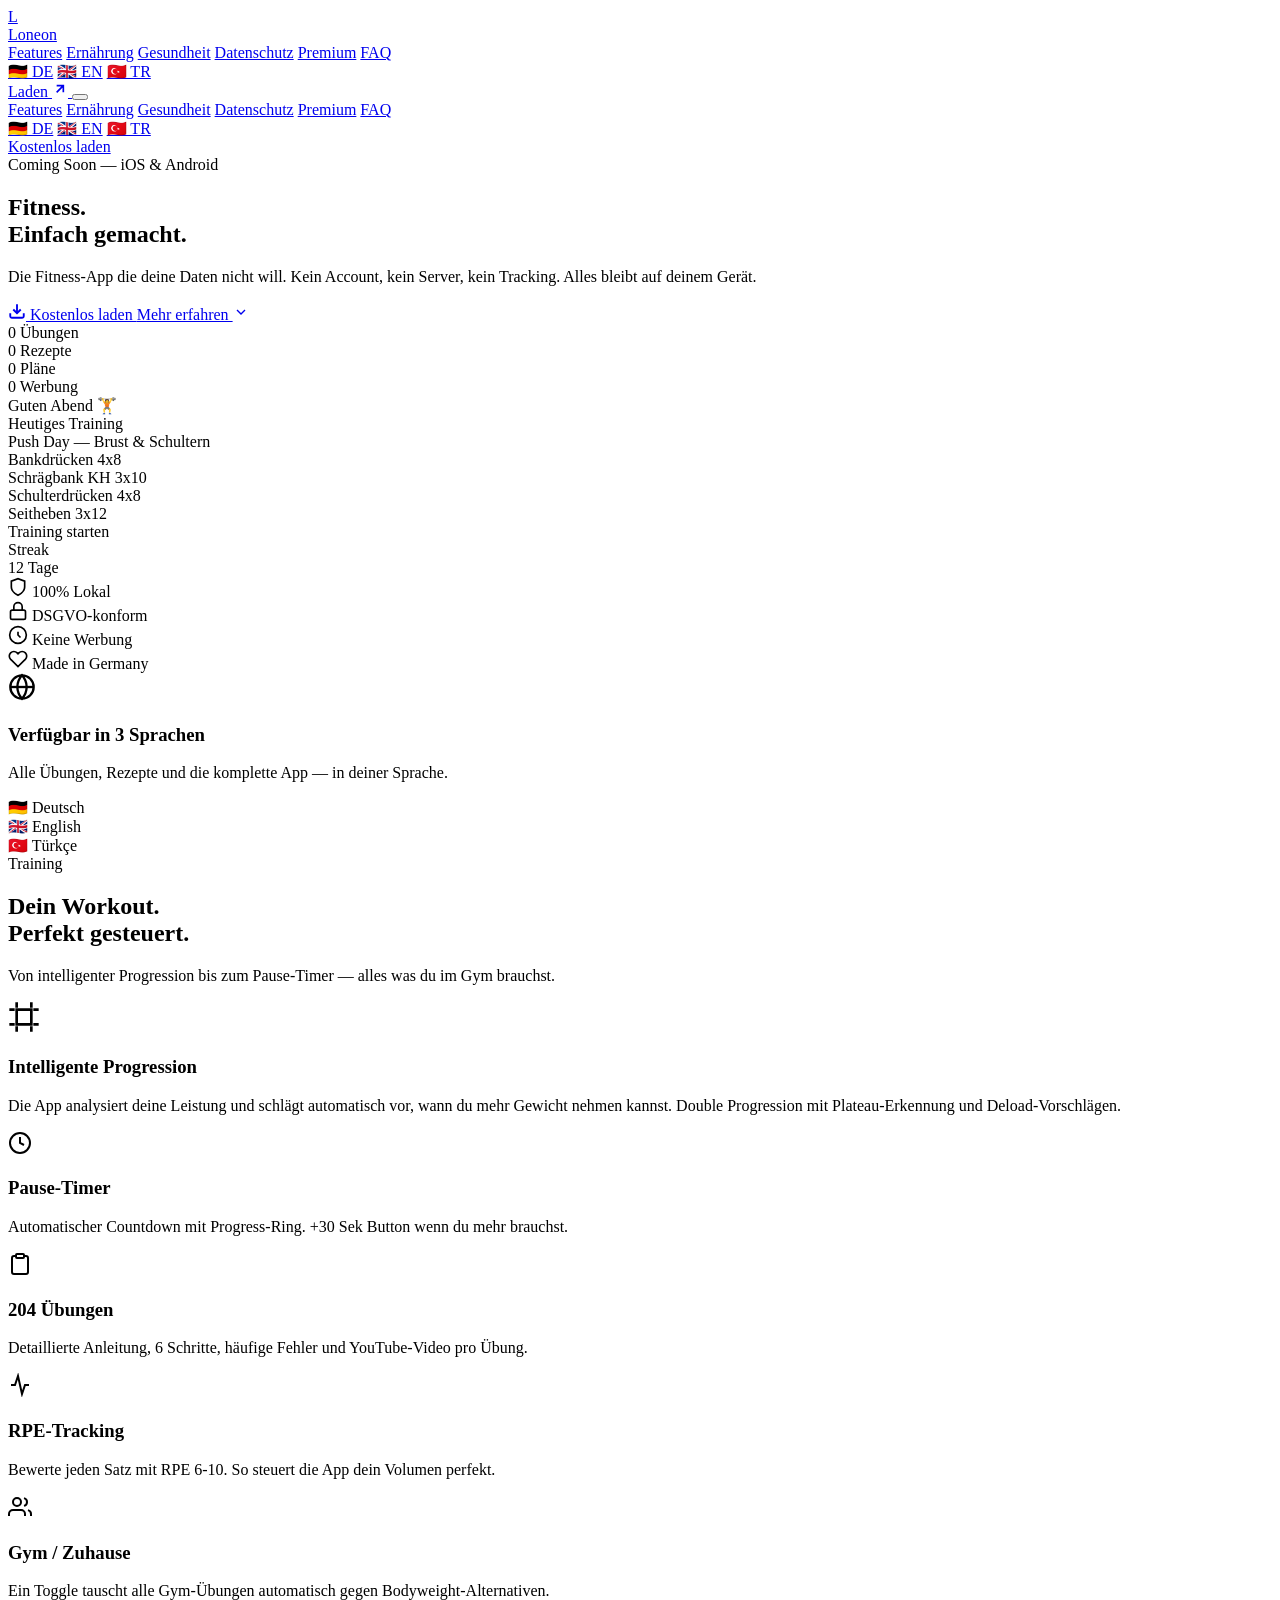
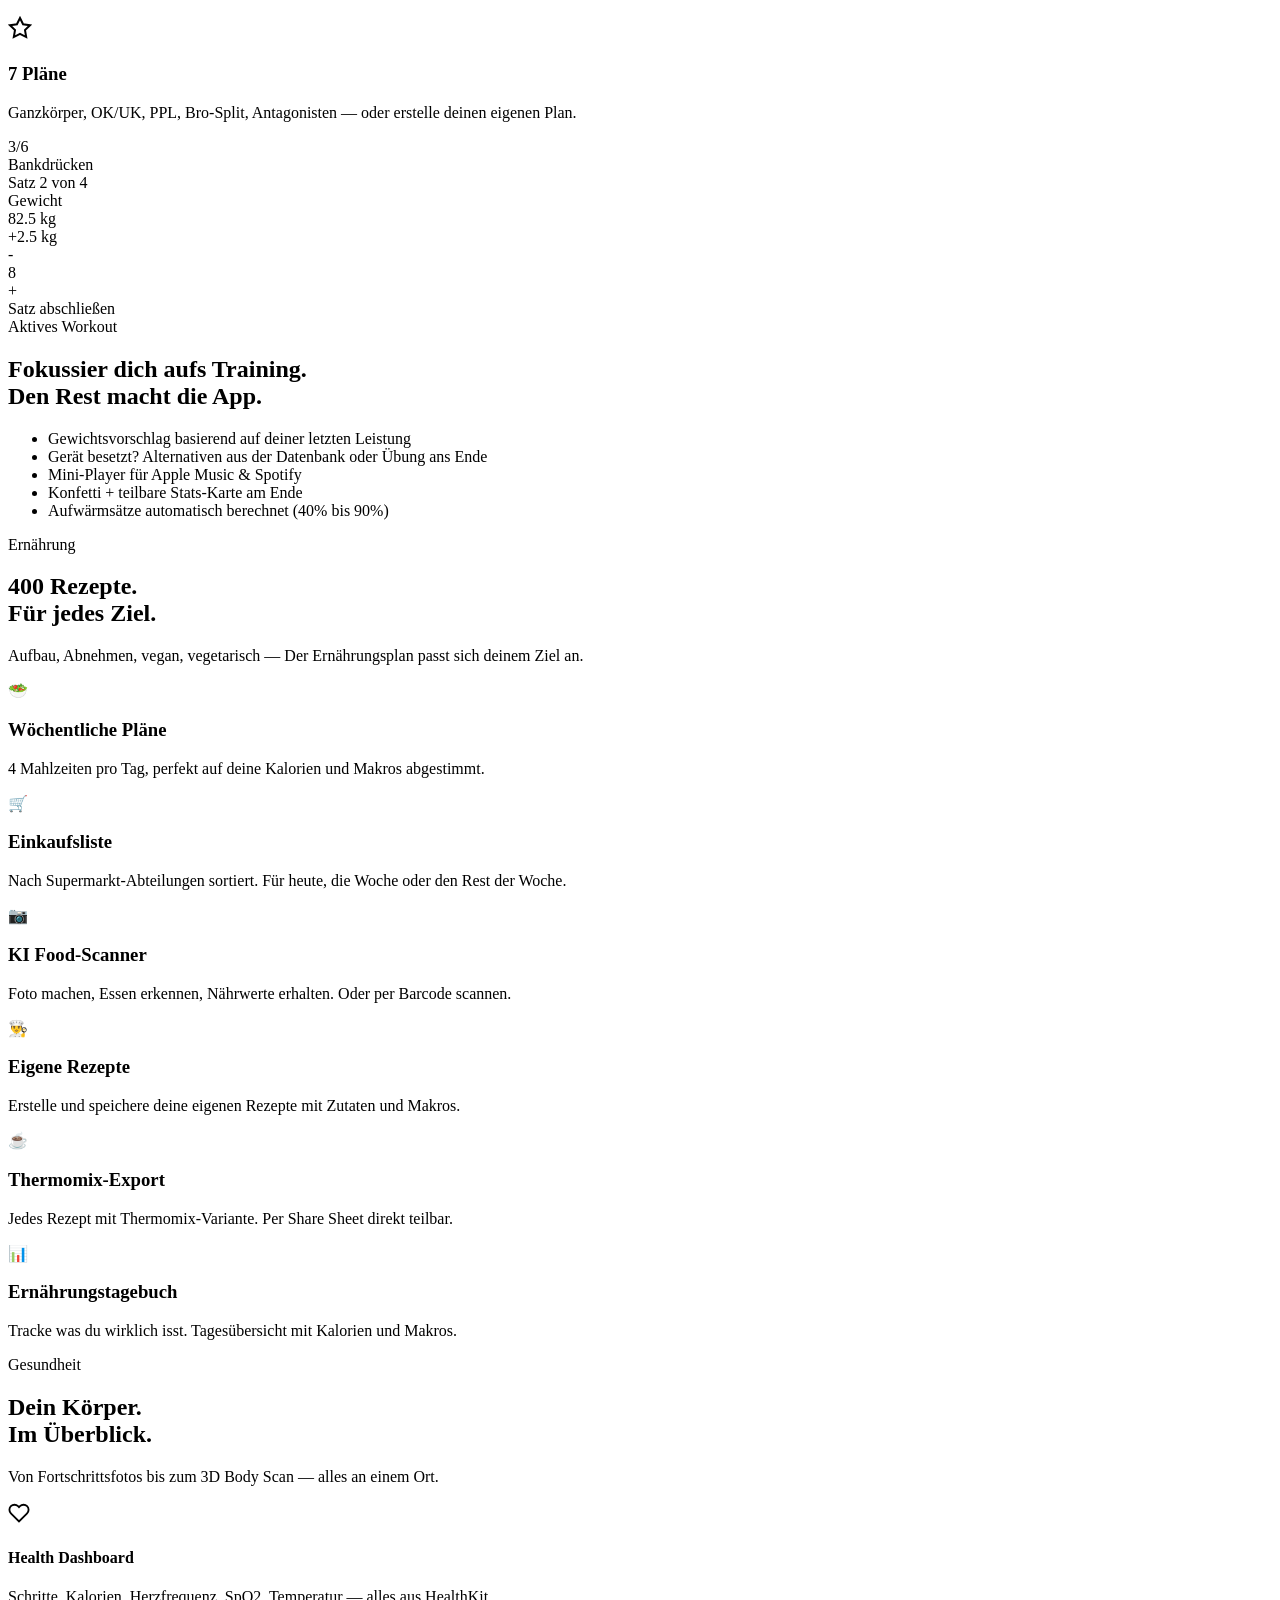
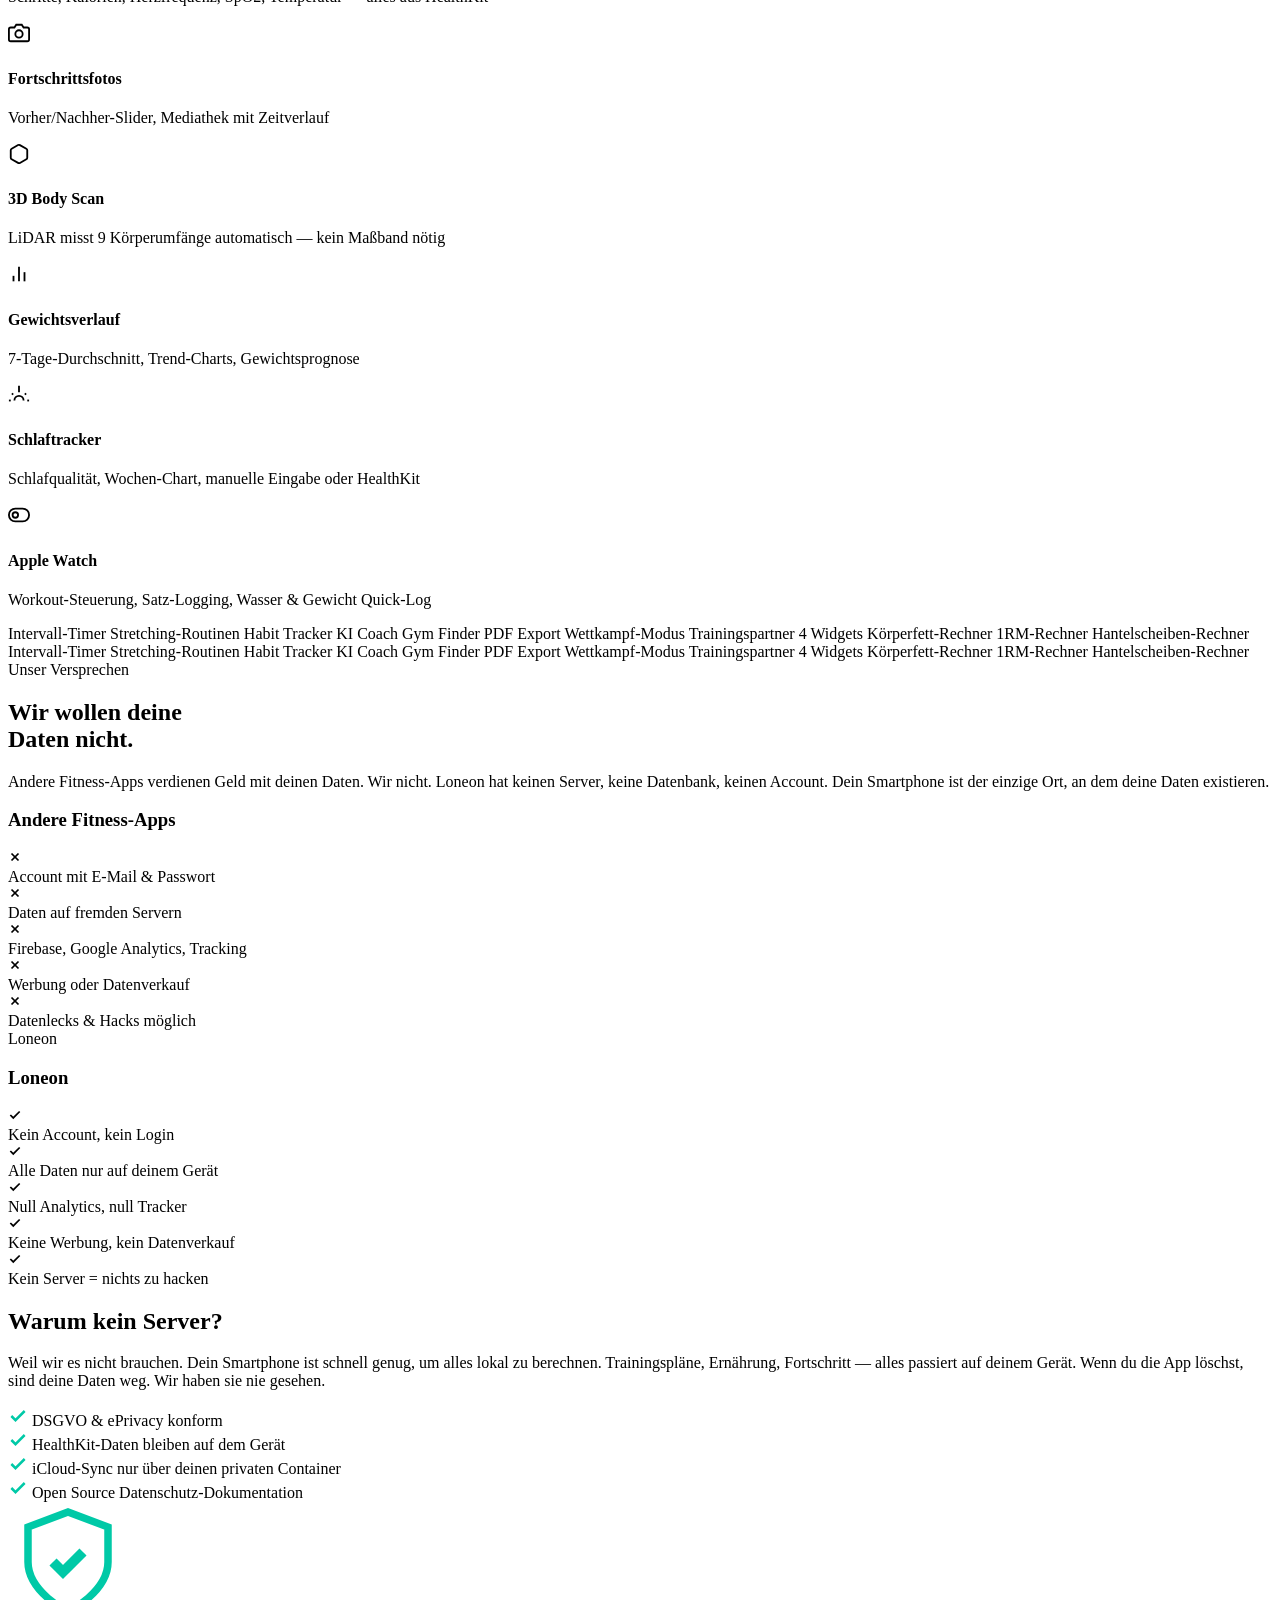
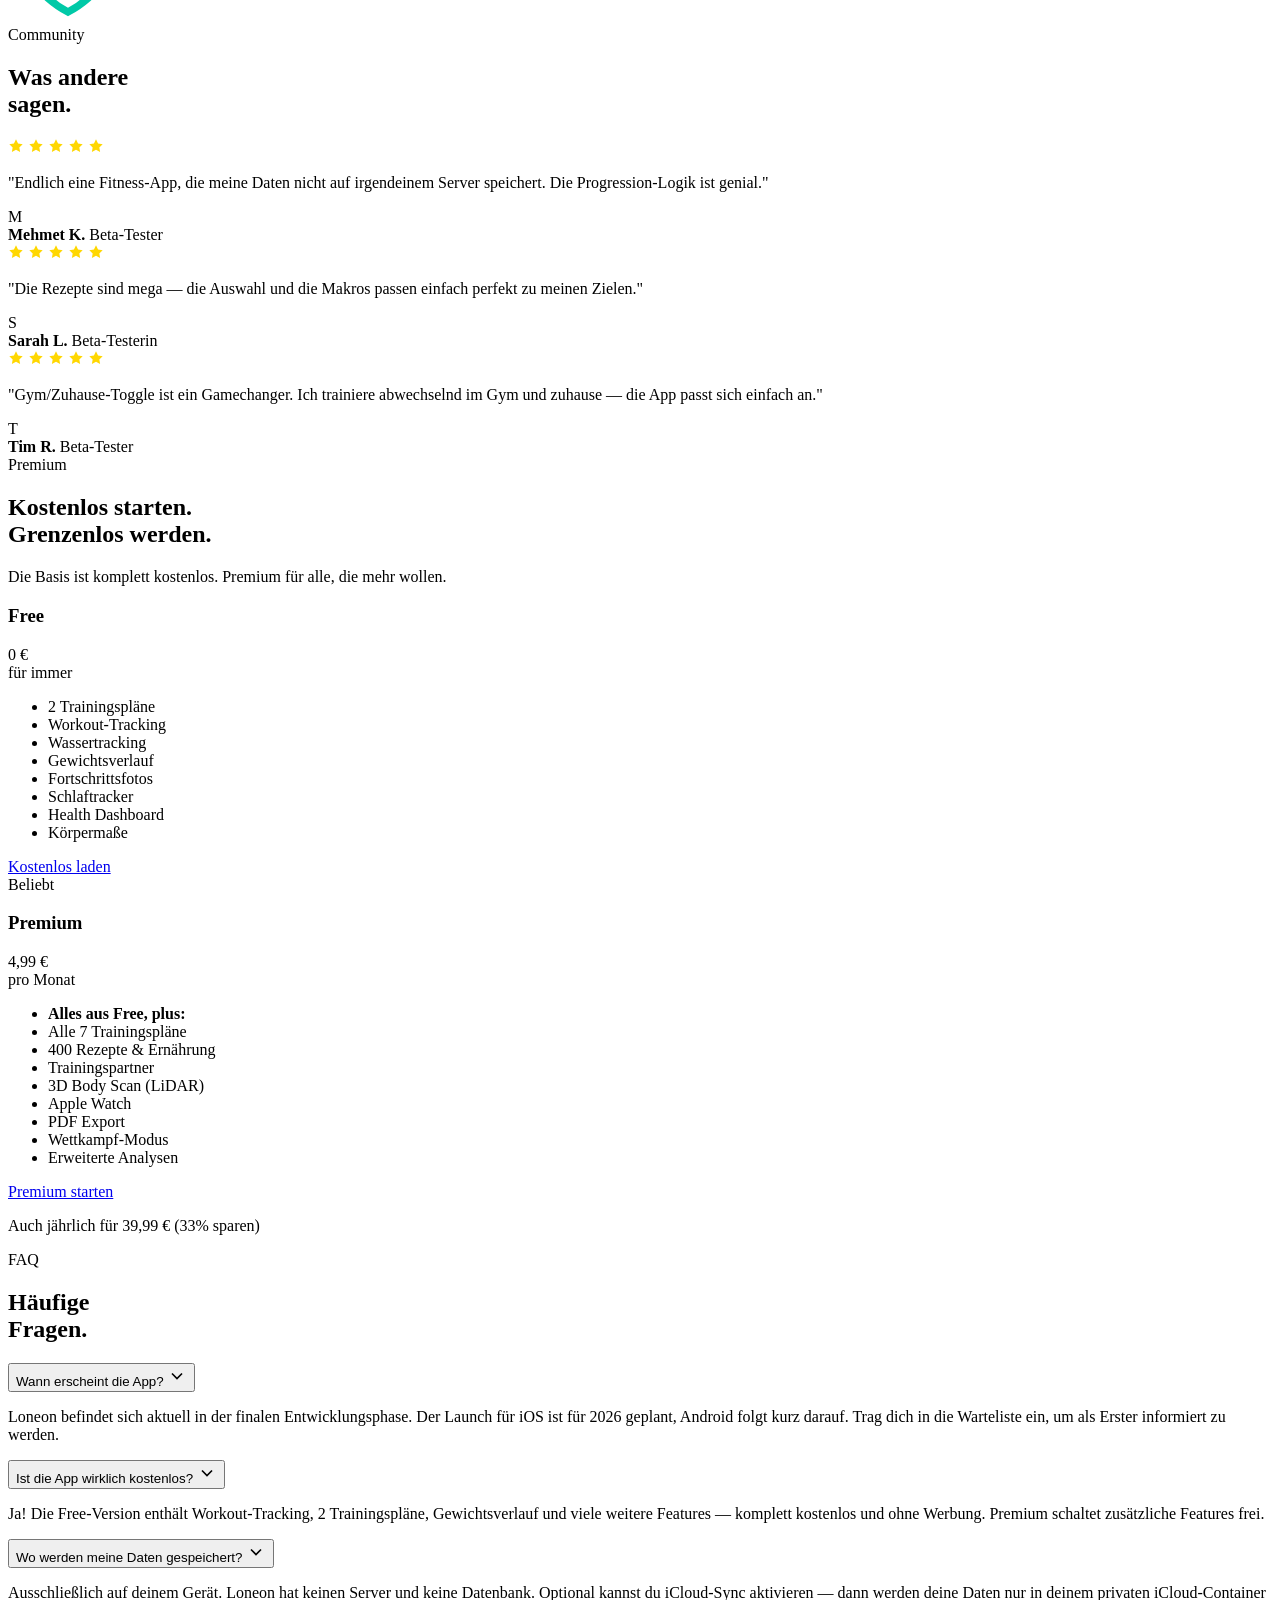
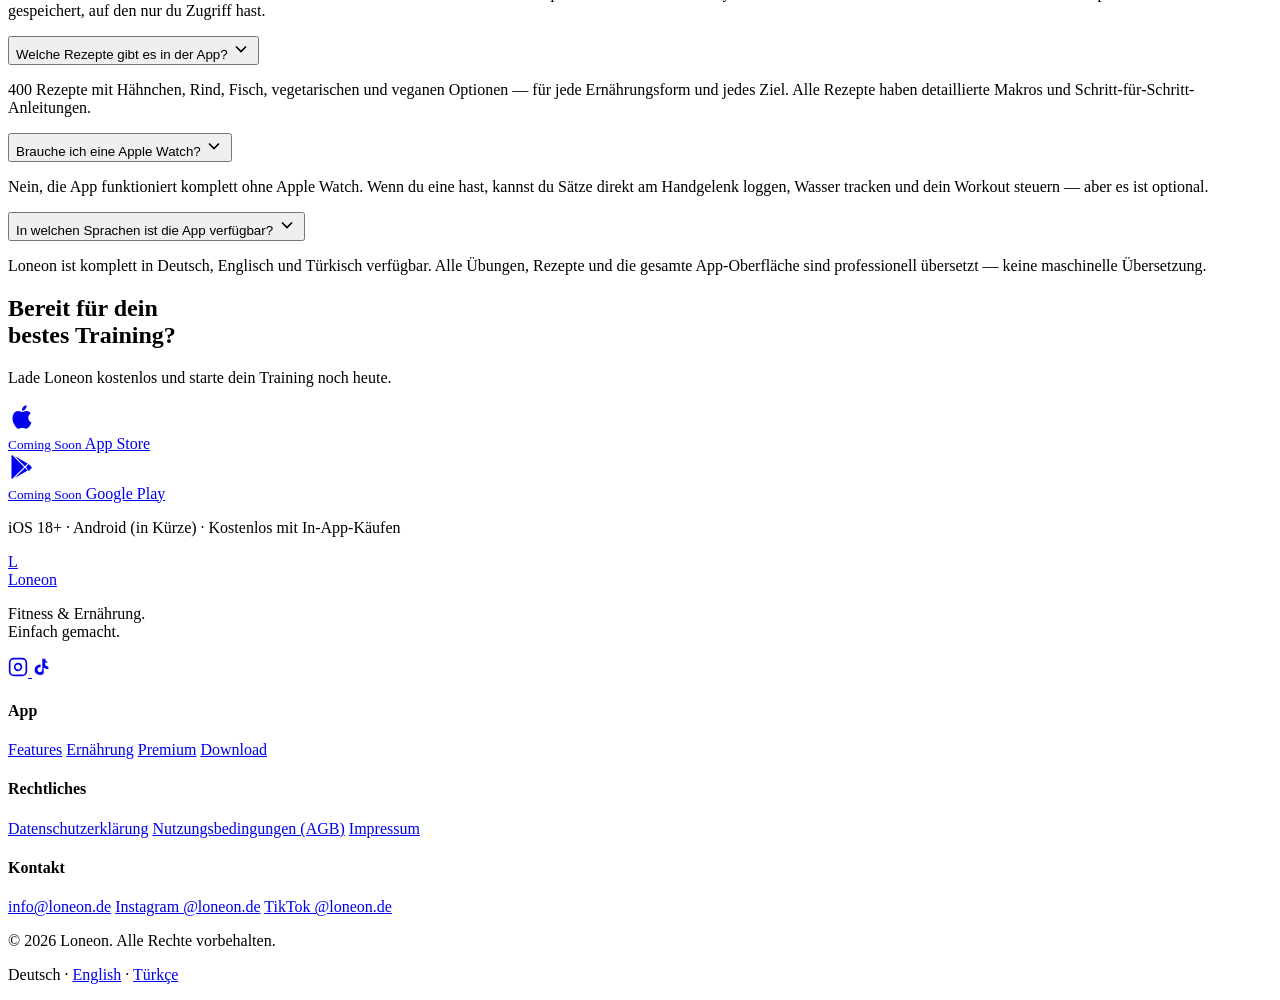
==== commit 8660c47a: "Remove all pork-free references from website User doesn't want explicit mention of pork-free diet on" ====
--- a/_full_site/index.html
+++ b/_full_site/index.html
@@ -46,7 +46,7 @@
       },
       "featureList": [
         "204 Übungen mit Schritt-für-Schritt Anleitungen",
-        "400 schweinefleischfreie Rezepte inkl. Thermomix",
+        "400 Rezepte inkl. Thermomix",
         "KI Coach powered by Claude",
         "Trainingspläne für Gym & Zuhause",
         "iCloud Sync",
@@ -391,7 +391,7 @@
             <div class="section-header" data-reveal>
                 <span class="section-tag">Ernährung</span>
                 <h2>400 Rezepte.<br><span class="gradient-text">Für jedes Ziel.</span></h2>
-                <p>Aufbau, Abnehmen, vegan, vegetarisch — 100% schweinefleischfrei. Der Ernährungsplan passt sich deinem Ziel an.</p>
+                <p>Aufbau, Abnehmen, vegan, vegetarisch — Der Ernährungsplan passt sich deinem Ziel an.</p>
             </div>
 
             <div class="nutrition-grid">
@@ -707,7 +707,7 @@
                         <svg width="16" height="16" viewBox="0 0 24 24" fill="#FFD700"><polygon points="12 2 15.09 8.26 22 9.27 17 14.14 18.18 21.02 12 17.77 5.82 21.02 7 14.14 2 9.27 8.91 8.26 12 2"/></svg>
                         <svg width="16" height="16" viewBox="0 0 24 24" fill="#FFD700"><polygon points="12 2 15.09 8.26 22 9.27 17 14.14 18.18 21.02 12 17.77 5.82 21.02 7 14.14 2 9.27 8.91 8.26 12 2"/></svg>
                     </div>
-                    <p class="testimonial-text">"Die Rezepte sind mega — und dass alles schweinefleischfrei ist, hat mir die Suche nach einer passenden App erspart."</p>
+                    <p class="testimonial-text">"Die Rezepte sind mega — die Auswahl und die Makros passen einfach perfekt zu meinen Zielen."</p>
                     <div class="testimonial-author">
                         <div class="testimonial-avatar">S</div>
                         <div>
@@ -830,11 +830,11 @@
                 </div>
                 <div class="faq-item glass-card">
                     <button class="faq-question">
-                        <span>Was bedeutet "100% schweinefleischfrei"?</span>
+                        <span>Welche Rezepte gibt es in der App?</span>
                         <svg class="faq-chevron" width="20" height="20" viewBox="0 0 24 24" fill="none" stroke="currentColor" stroke-width="2"><path d="M6 9l6 6 6-6"/></svg>
                     </button>
                     <div class="faq-answer">
-                        <p>Alle 400 Rezepte in der App sind frei von Schweinefleisch. Du findest Rezepte mit Hähnchen, Rind, Fisch, vegetarisch und vegan — für jede Ernährungsform und jedes Ziel.</p>
+                        <p>400 Rezepte mit Hähnchen, Rind, Fisch, vegetarischen und veganen Optionen — für jede Ernährungsform und jedes Ziel. Alle Rezepte haben detaillierte Makros und Schritt-für-Schritt-Anleitungen.</p>
                     </div>
                 </div>
                 <div class="faq-item glass-card">
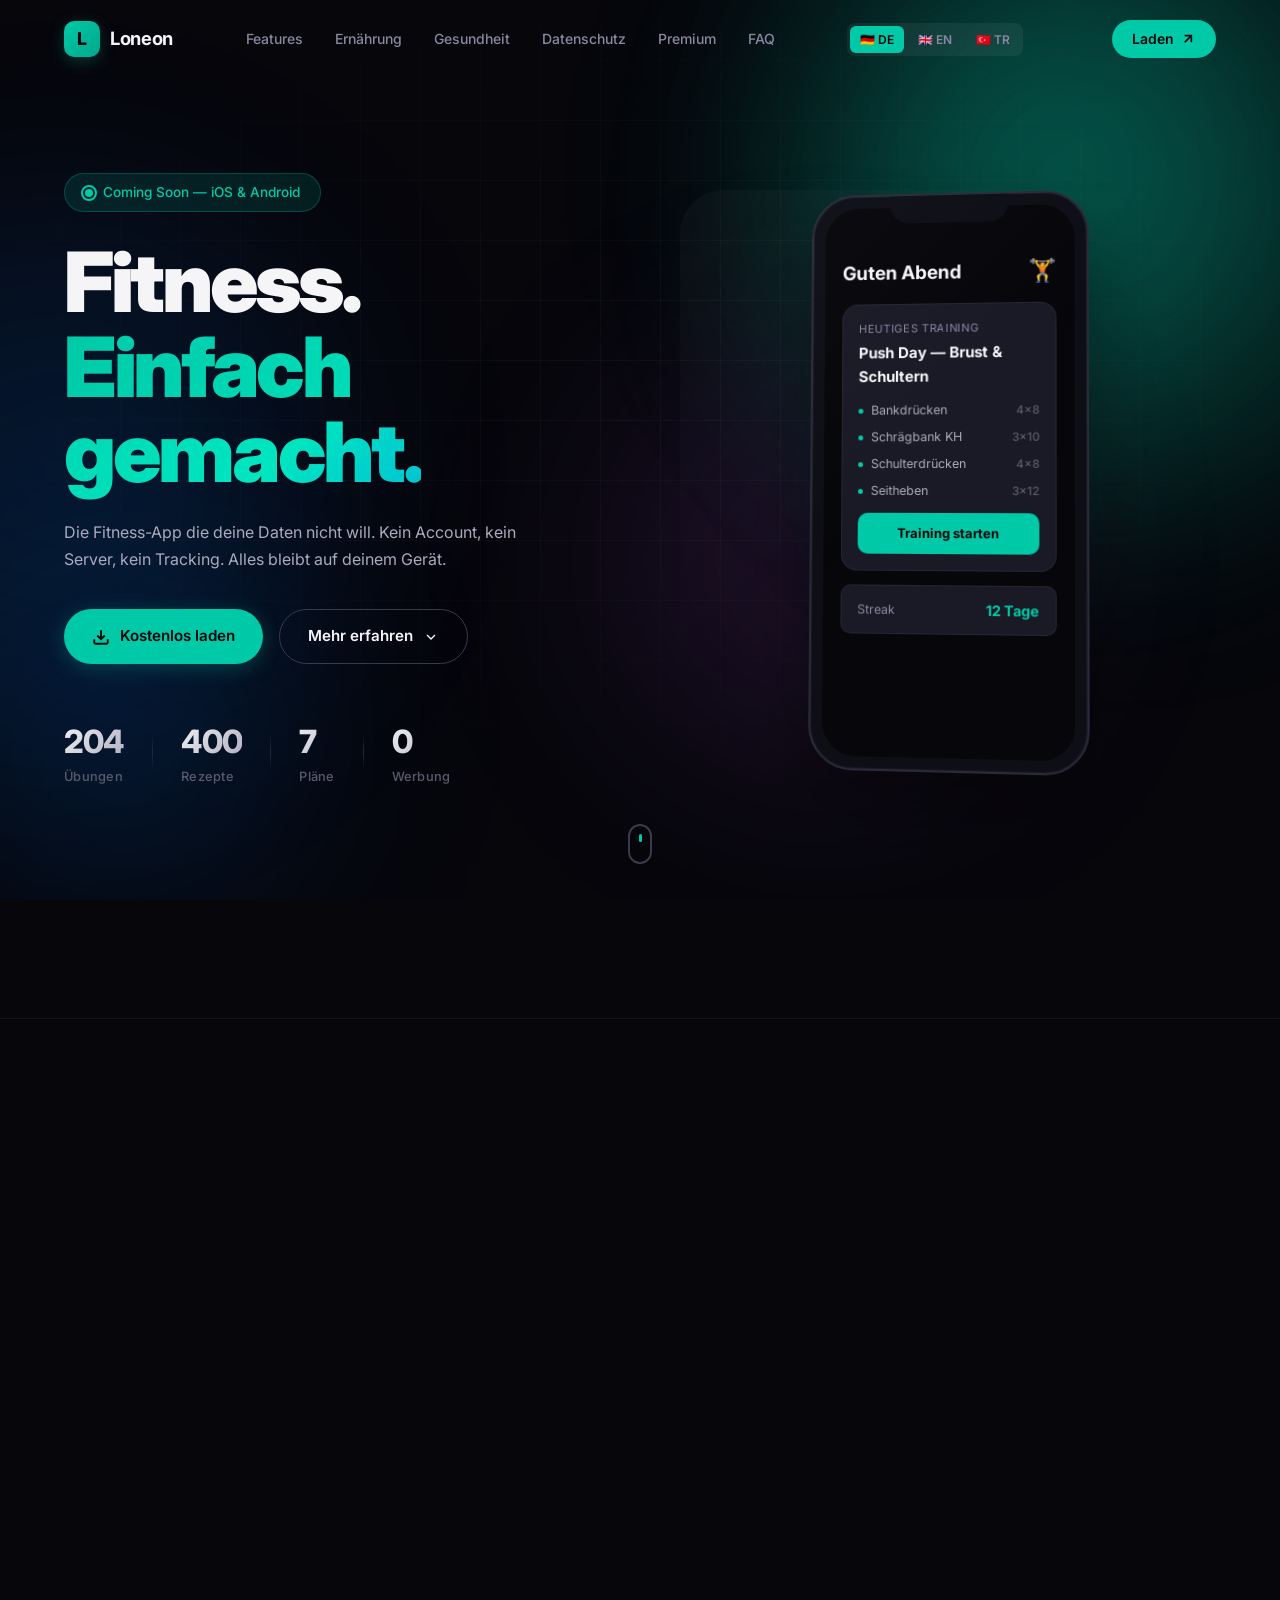
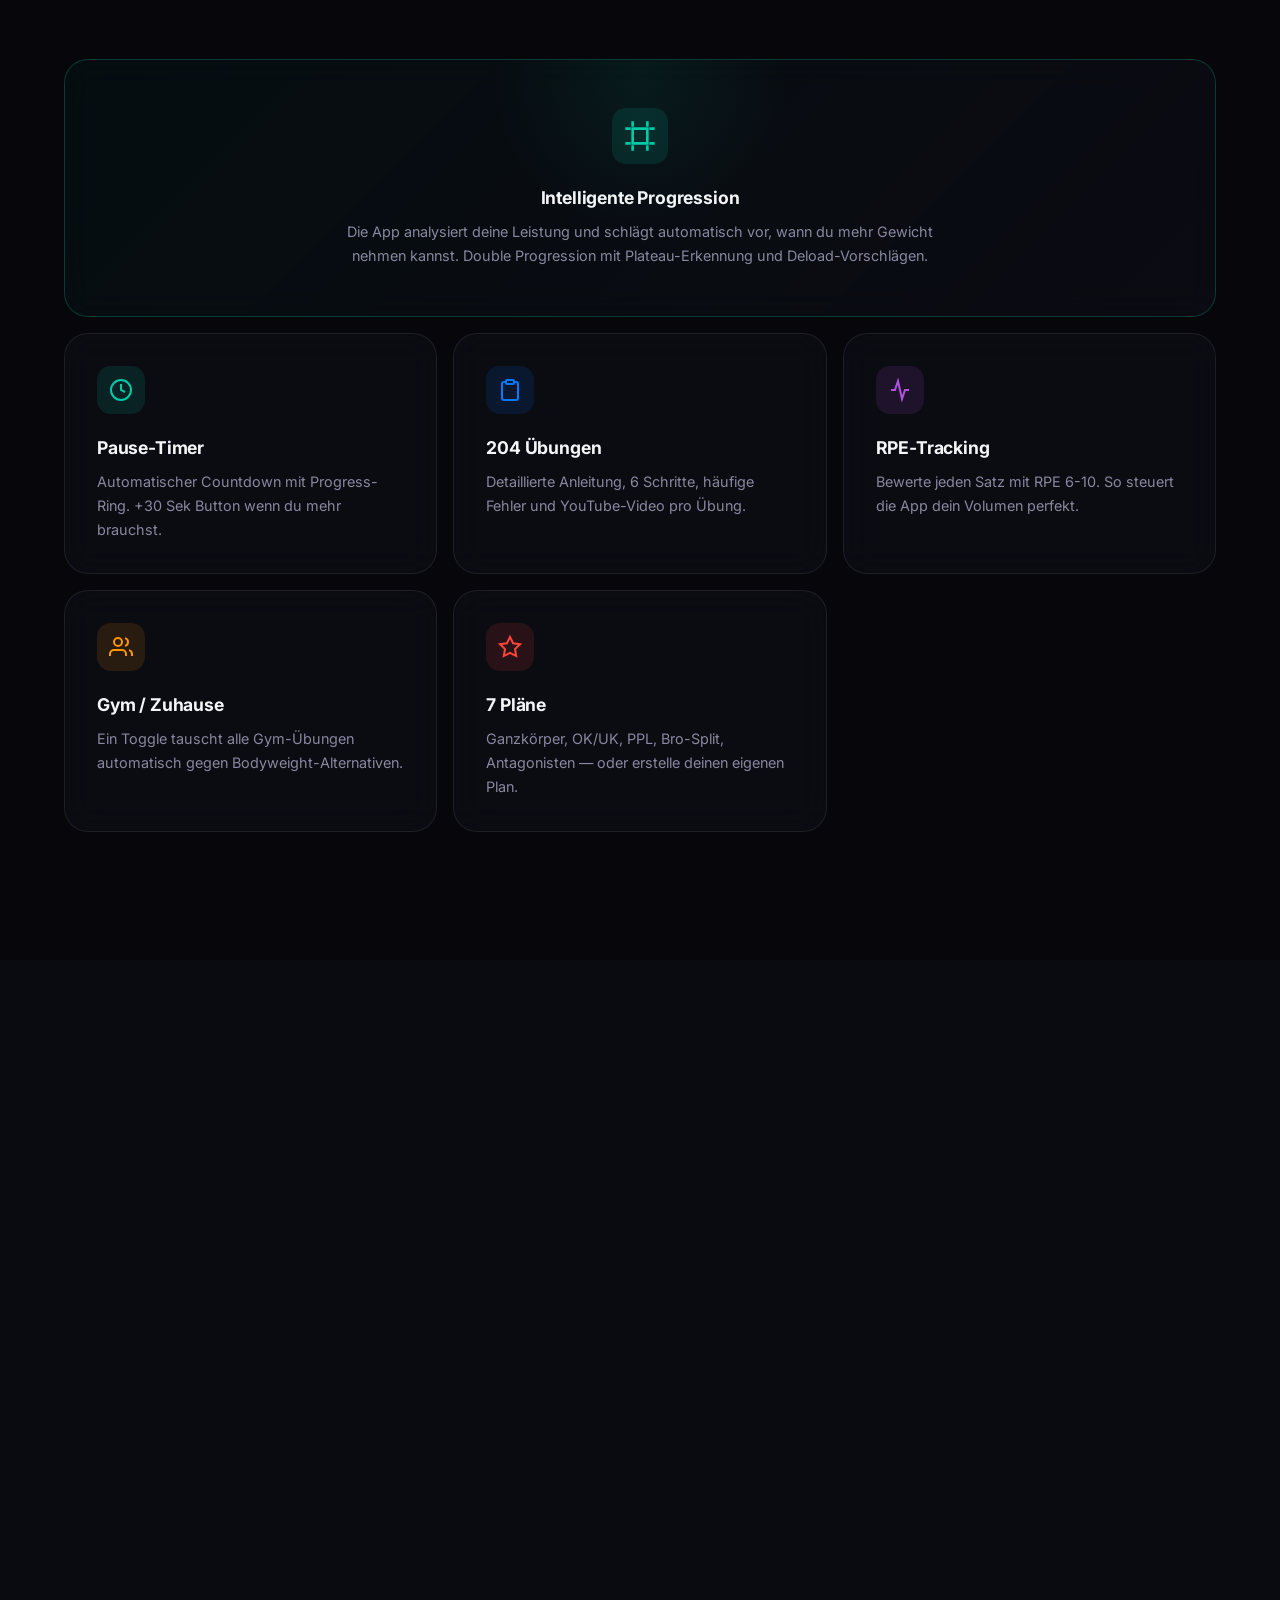
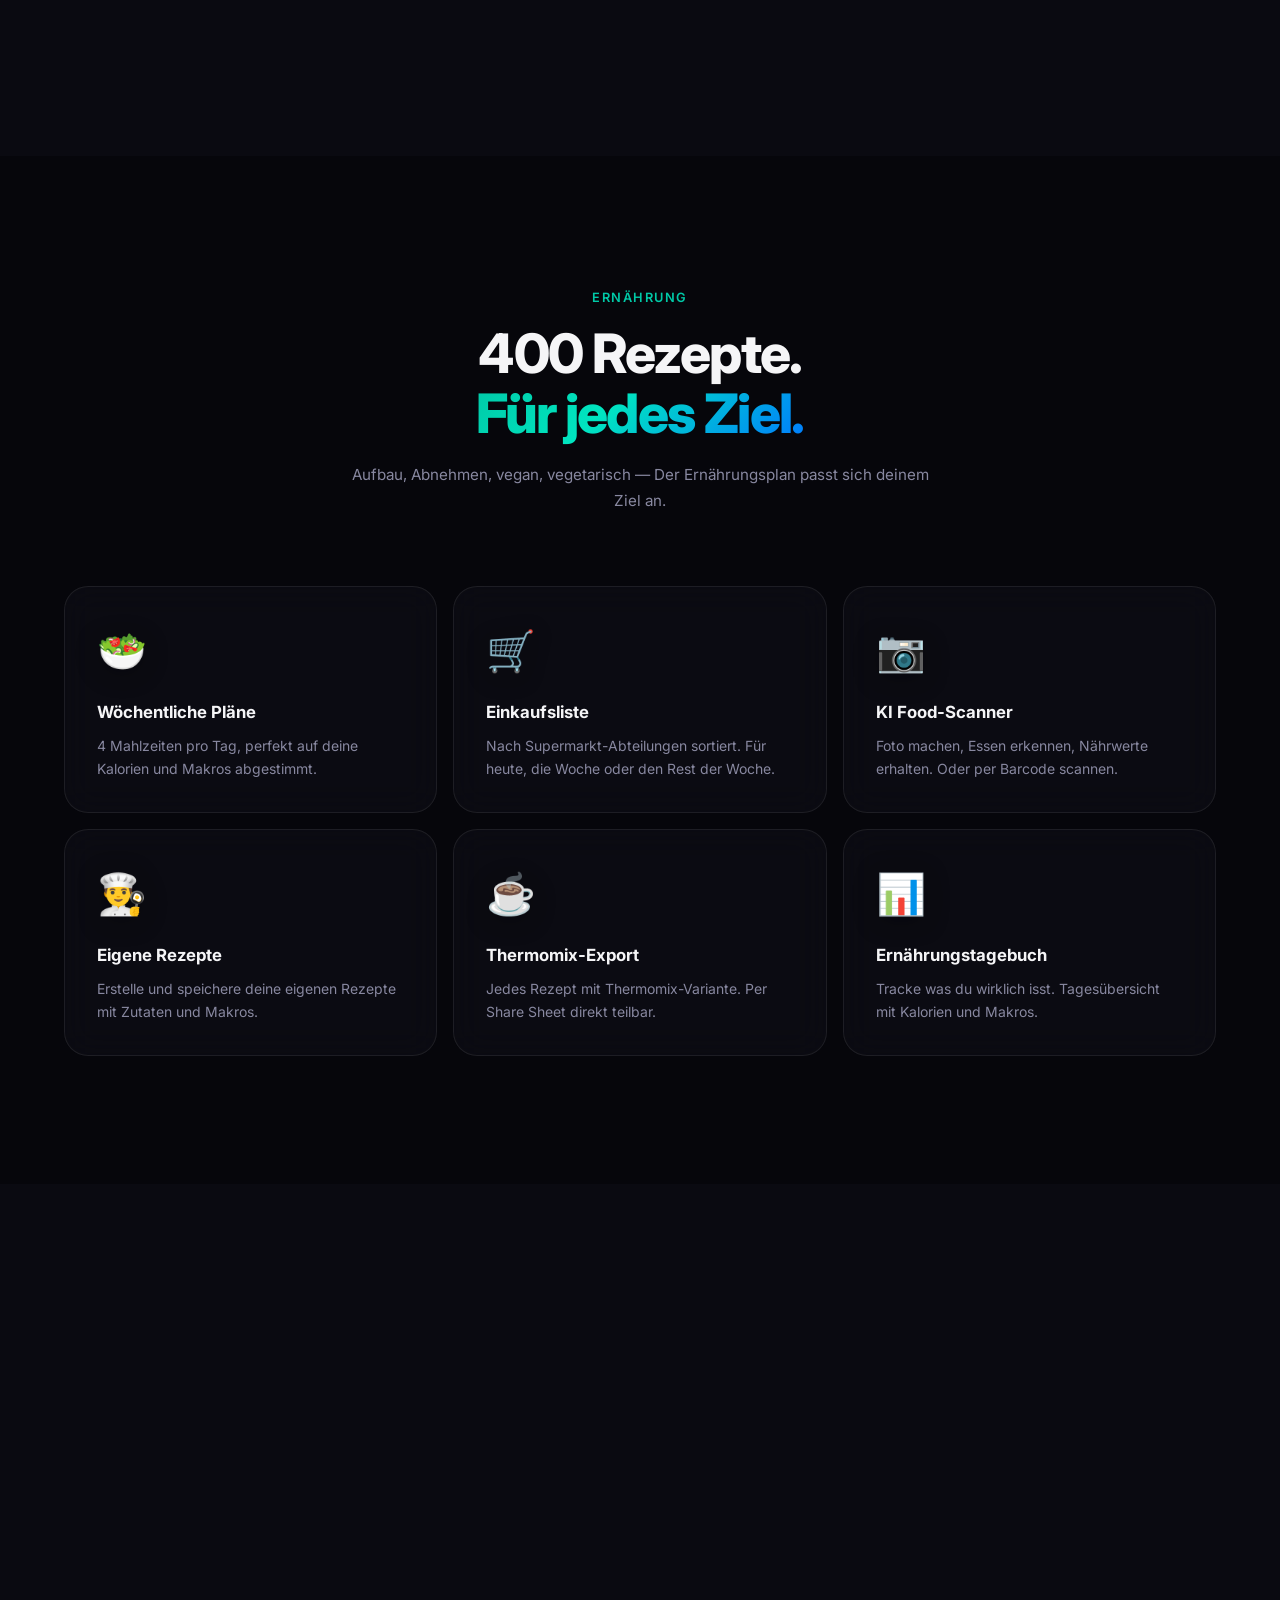
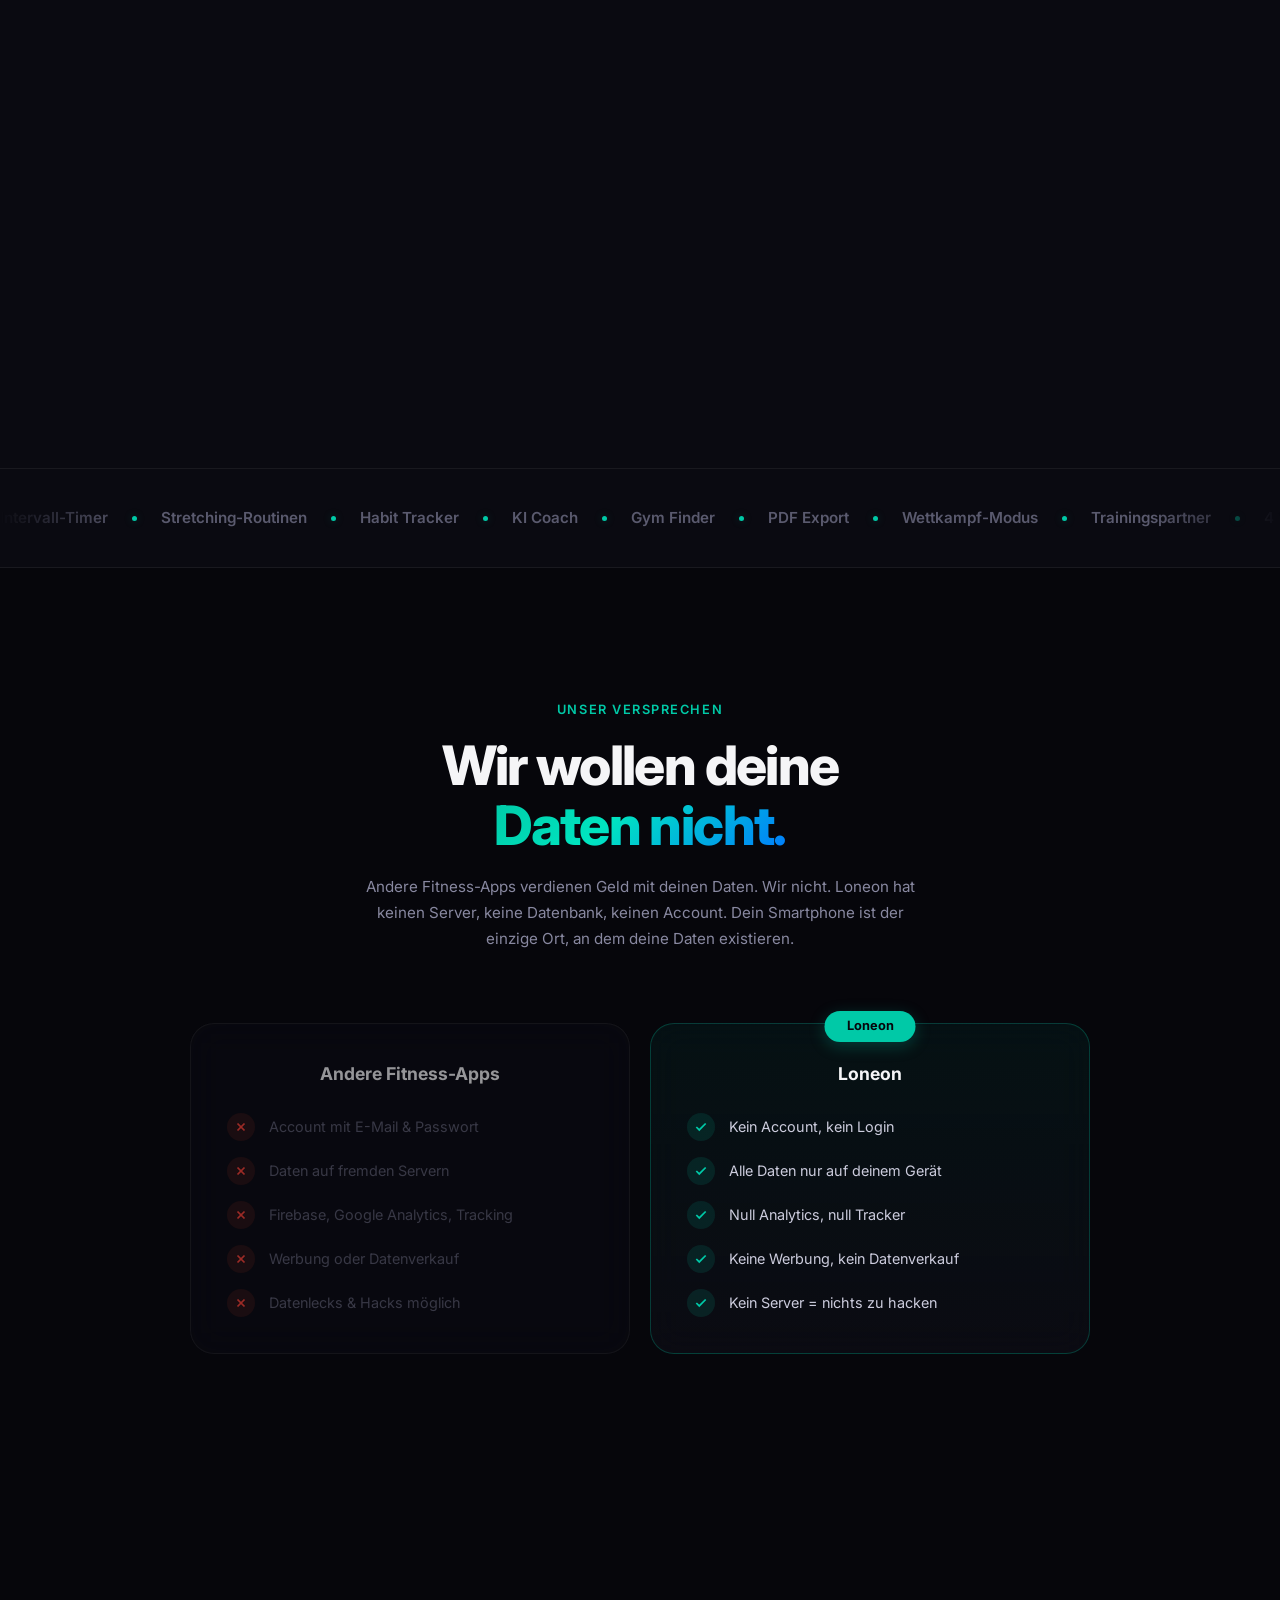
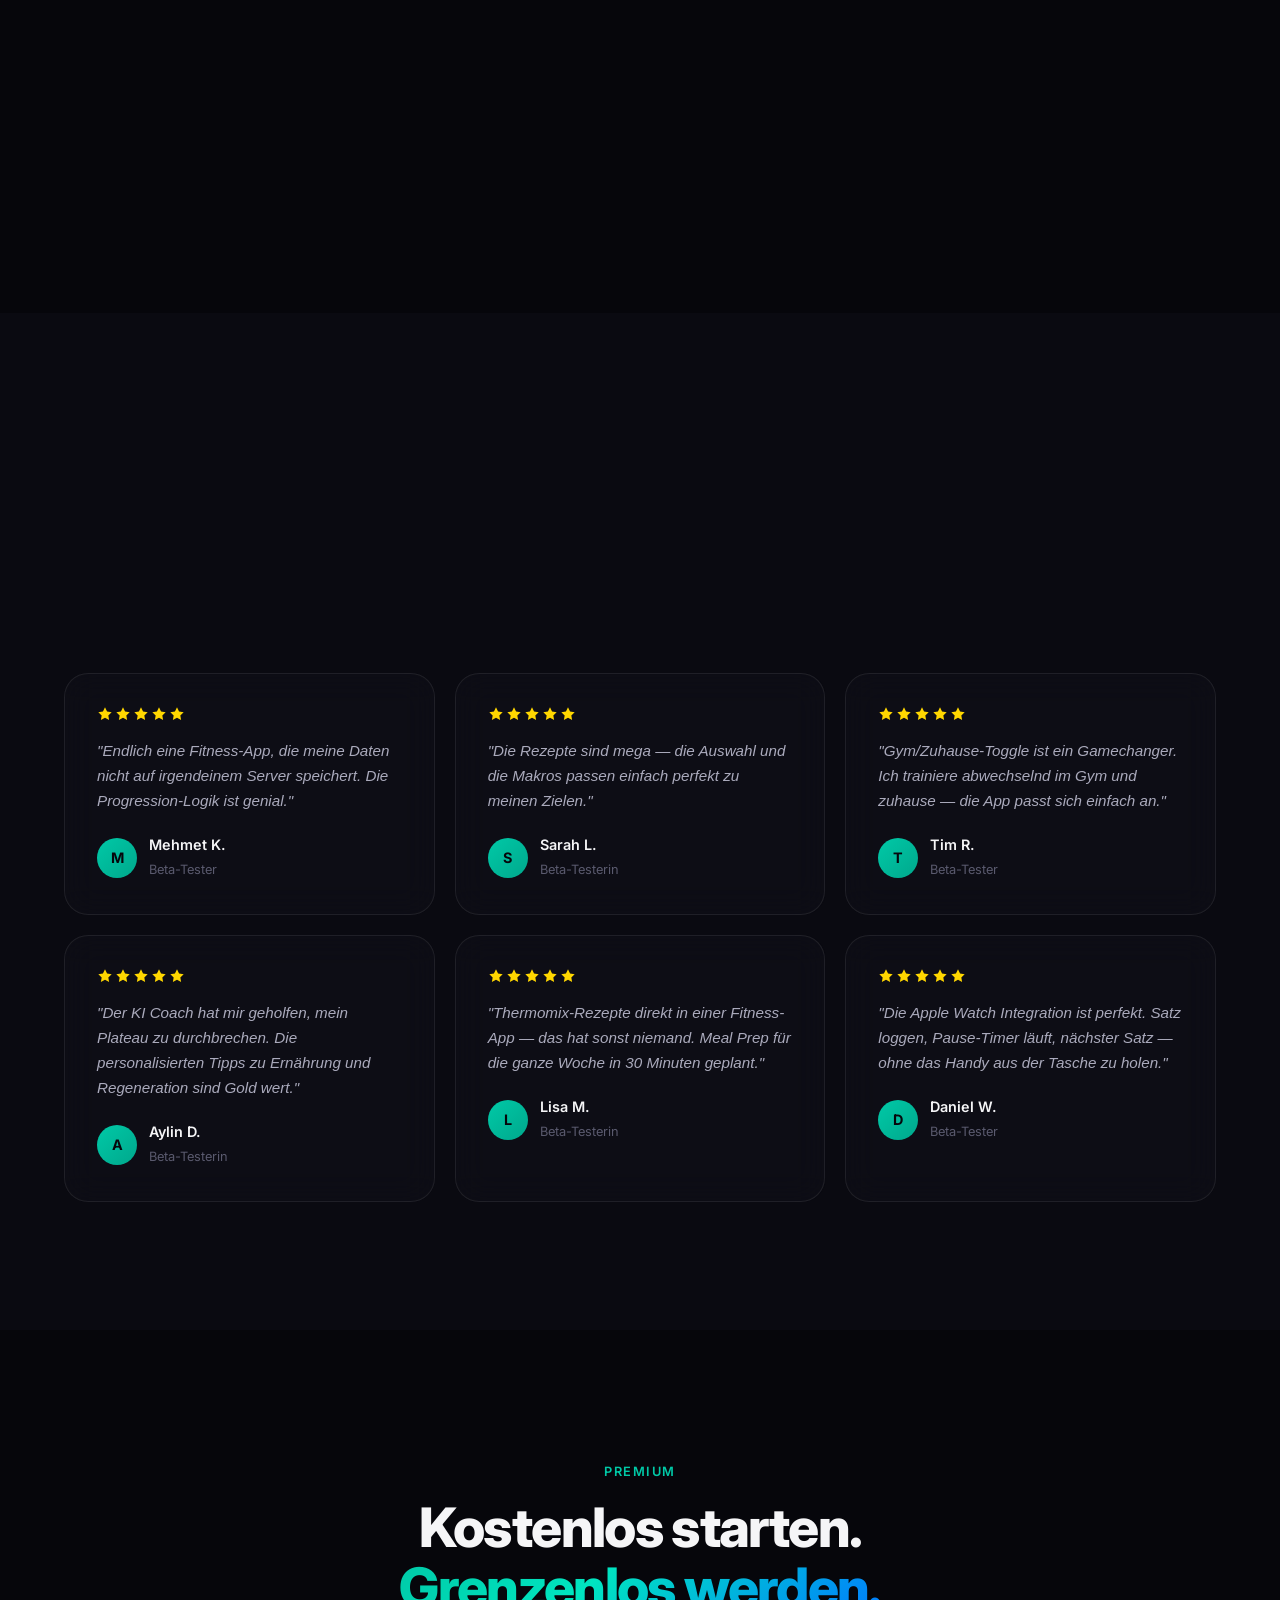
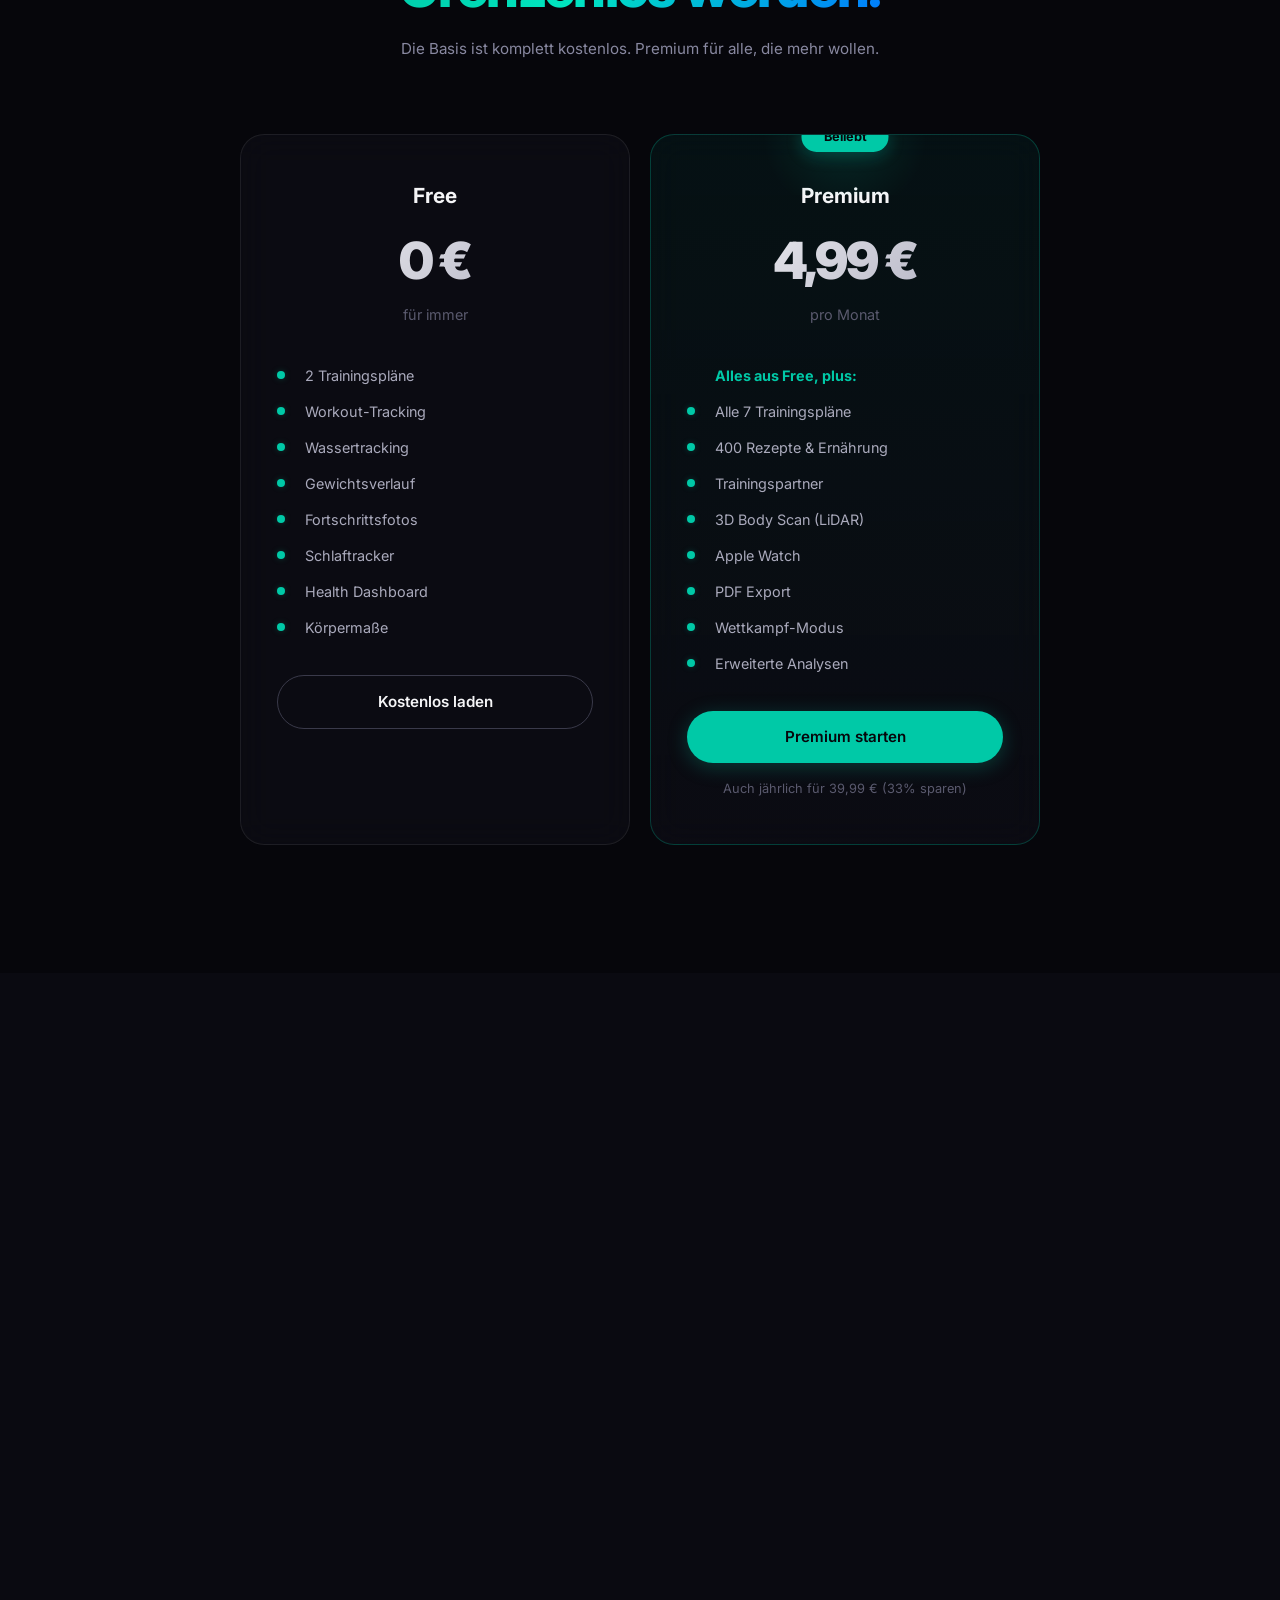
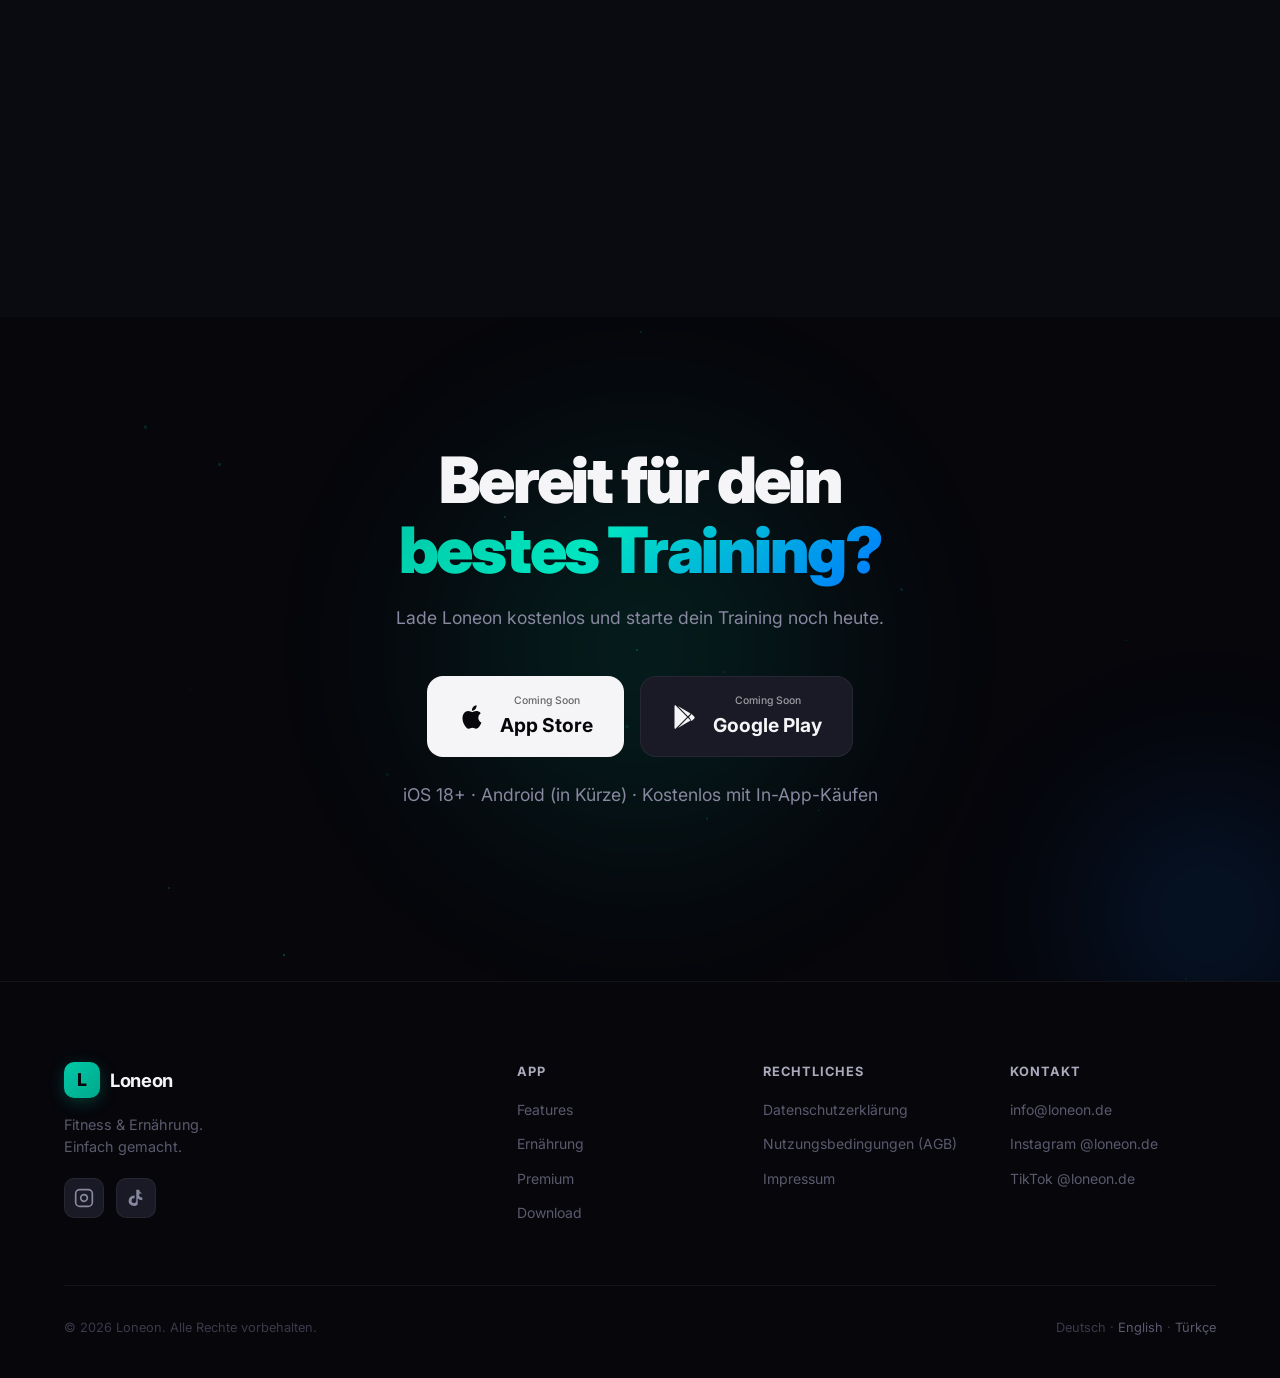
==== commit e1f4d076: "Add 3 new beta tester testimonials (DE/EN/TR) - Aylin D.: AI Coach helped break plateau - Lisa M.: T" ====
--- a/_full_site/index.html
+++ b/_full_site/index.html
@@ -733,6 +733,57 @@
                         </div>
                     </div>
                 </div>
+                <div class="testimonial-card glass-card" data-reveal>
+                    <div class="testimonial-stars">
+                        <svg width="16" height="16" viewBox="0 0 24 24" fill="#FFD700"><polygon points="12 2 15.09 8.26 22 9.27 17 14.14 18.18 21.02 12 17.77 5.82 21.02 7 14.14 2 9.27 8.91 8.26 12 2"/></svg>
+                        <svg width="16" height="16" viewBox="0 0 24 24" fill="#FFD700"><polygon points="12 2 15.09 8.26 22 9.27 17 14.14 18.18 21.02 12 17.77 5.82 21.02 7 14.14 2 9.27 8.91 8.26 12 2"/></svg>
+                        <svg width="16" height="16" viewBox="0 0 24 24" fill="#FFD700"><polygon points="12 2 15.09 8.26 22 9.27 17 14.14 18.18 21.02 12 17.77 5.82 21.02 7 14.14 2 9.27 8.91 8.26 12 2"/></svg>
+                        <svg width="16" height="16" viewBox="0 0 24 24" fill="#FFD700"><polygon points="12 2 15.09 8.26 22 9.27 17 14.14 18.18 21.02 12 17.77 5.82 21.02 7 14.14 2 9.27 8.91 8.26 12 2"/></svg>
+                        <svg width="16" height="16" viewBox="0 0 24 24" fill="#FFD700"><polygon points="12 2 15.09 8.26 22 9.27 17 14.14 18.18 21.02 12 17.77 5.82 21.02 7 14.14 2 9.27 8.91 8.26 12 2"/></svg>
+                    </div>
+                    <p class="testimonial-text">"Der KI Coach hat mir geholfen, mein Plateau zu durchbrechen. Die personalisierten Tipps zu Ernährung und Regeneration sind Gold wert."</p>
+                    <div class="testimonial-author">
+                        <div class="testimonial-avatar">A</div>
+                        <div>
+                            <strong>Aylin D.</strong>
+                            <span>Beta-Testerin</span>
+                        </div>
+                    </div>
+                </div>
+                <div class="testimonial-card glass-card" data-reveal>
+                    <div class="testimonial-stars">
+                        <svg width="16" height="16" viewBox="0 0 24 24" fill="#FFD700"><polygon points="12 2 15.09 8.26 22 9.27 17 14.14 18.18 21.02 12 17.77 5.82 21.02 7 14.14 2 9.27 8.91 8.26 12 2"/></svg>
+                        <svg width="16" height="16" viewBox="0 0 24 24" fill="#FFD700"><polygon points="12 2 15.09 8.26 22 9.27 17 14.14 18.18 21.02 12 17.77 5.82 21.02 7 14.14 2 9.27 8.91 8.26 12 2"/></svg>
+                        <svg width="16" height="16" viewBox="0 0 24 24" fill="#FFD700"><polygon points="12 2 15.09 8.26 22 9.27 17 14.14 18.18 21.02 12 17.77 5.82 21.02 7 14.14 2 9.27 8.91 8.26 12 2"/></svg>
+                        <svg width="16" height="16" viewBox="0 0 24 24" fill="#FFD700"><polygon points="12 2 15.09 8.26 22 9.27 17 14.14 18.18 21.02 12 17.77 5.82 21.02 7 14.14 2 9.27 8.91 8.26 12 2"/></svg>
+                        <svg width="16" height="16" viewBox="0 0 24 24" fill="#FFD700"><polygon points="12 2 15.09 8.26 22 9.27 17 14.14 18.18 21.02 12 17.77 5.82 21.02 7 14.14 2 9.27 8.91 8.26 12 2"/></svg>
+                    </div>
+                    <p class="testimonial-text">"Thermomix-Rezepte direkt in einer Fitness-App — das hat sonst niemand. Meal Prep für die ganze Woche in 30 Minuten geplant."</p>
+                    <div class="testimonial-author">
+                        <div class="testimonial-avatar">L</div>
+                        <div>
+                            <strong>Lisa M.</strong>
+                            <span>Beta-Testerin</span>
+                        </div>
+                    </div>
+                </div>
+                <div class="testimonial-card glass-card" data-reveal>
+                    <div class="testimonial-stars">
+                        <svg width="16" height="16" viewBox="0 0 24 24" fill="#FFD700"><polygon points="12 2 15.09 8.26 22 9.27 17 14.14 18.18 21.02 12 17.77 5.82 21.02 7 14.14 2 9.27 8.91 8.26 12 2"/></svg>
+                        <svg width="16" height="16" viewBox="0 0 24 24" fill="#FFD700"><polygon points="12 2 15.09 8.26 22 9.27 17 14.14 18.18 21.02 12 17.77 5.82 21.02 7 14.14 2 9.27 8.91 8.26 12 2"/></svg>
+                        <svg width="16" height="16" viewBox="0 0 24 24" fill="#FFD700"><polygon points="12 2 15.09 8.26 22 9.27 17 14.14 18.18 21.02 12 17.77 5.82 21.02 7 14.14 2 9.27 8.91 8.26 12 2"/></svg>
+                        <svg width="16" height="16" viewBox="0 0 24 24" fill="#FFD700"><polygon points="12 2 15.09 8.26 22 9.27 17 14.14 18.18 21.02 12 17.77 5.82 21.02 7 14.14 2 9.27 8.91 8.26 12 2"/></svg>
+                        <svg width="16" height="16" viewBox="0 0 24 24" fill="#FFD700"><polygon points="12 2 15.09 8.26 22 9.27 17 14.14 18.18 21.02 12 17.77 5.82 21.02 7 14.14 2 9.27 8.91 8.26 12 2"/></svg>
+                    </div>
+                    <p class="testimonial-text">"Die Apple Watch Integration ist perfekt. Satz loggen, Pause-Timer läuft, nächster Satz — ohne das Handy aus der Tasche zu holen."</p>
+                    <div class="testimonial-author">
+                        <div class="testimonial-avatar">D</div>
+                        <div>
+                            <strong>Daniel W.</strong>
+                            <span>Beta-Tester</span>
+                        </div>
+                    </div>
+                </div>
             </div>
         </div>
     </section>
--- a/_full_site/css/style.css
+++ b/_full_site/css/style.css
@@ -0,0 +1,2359 @@
+/* ============================================
+   LONEON — World-Class Landing Page
+   Aurora Dark Theme + Glassmorphism
+   ============================================ */
+
+/* ============================================
+   Custom Properties
+   ============================================ */
+
+:root {
+    --mint: #00C9A7;
+    --mint-dark: #00A88C;
+    --mint-light: rgba(0, 201, 167, 0.12);
+    --mint-glow: rgba(0, 201, 167, 0.25);
+    --mint-glow-strong: rgba(0, 201, 167, 0.4);
+    --dark: #06060B;
+    --dark-card: rgba(18, 18, 26, 0.6);
+    --dark-card-solid: #12121A;
+    --dark-border: rgba(255, 255, 255, 0.06);
+    --dark-border-hover: rgba(255, 255, 255, 0.12);
+    --gray-900: #0E0E16;
+    --gray-800: #1A1A26;
+    --gray-700: #2A2A3A;
+    --gray-600: #3A3A4A;
+    --gray-500: #5A5A6E;
+    --gray-400: #8888A0;
+    --gray-300: #AAAABC;
+    --gray-200: #CCCCDD;
+    --white: #F5F5F7;
+    --blue: #007AFF;
+    --purple: #AF52DE;
+    --orange: #FF9500;
+    --red: #FF453A;
+    --gold: #FFD700;
+    --font: 'Inter', -apple-system, BlinkMacSystemFont, 'Segoe UI', sans-serif;
+    --radius: 16px;
+    --radius-sm: 10px;
+    --radius-lg: 24px;
+    --radius-xl: 32px;
+    --max-width: 1200px;
+    --transition: 0.35s cubic-bezier(0.4, 0, 0.2, 1);
+    --transition-fast: 0.2s cubic-bezier(0.4, 0, 0.2, 1);
+    --transition-slow: 0.6s cubic-bezier(0.4, 0, 0.2, 1);
+
+    /* Glass */
+    --glass-bg: rgba(18, 18, 28, 0.45);
+    --glass-border: rgba(255, 255, 255, 0.08);
+    --glass-blur: 16px;
+}
+
+/* ============================================
+   Reset & Base
+   ============================================ */
+
+*, *::before, *::after {
+    margin: 0;
+    padding: 0;
+    box-sizing: border-box;
+}
+
+html {
+    scroll-behavior: smooth;
+    -webkit-text-size-adjust: 100%;
+    scrollbar-color: var(--gray-700) transparent;
+}
+
+body {
+    font-family: var(--font);
+    background: var(--dark);
+    color: var(--white);
+    line-height: 1.6;
+    overflow-x: hidden;
+    -webkit-font-smoothing: antialiased;
+    -moz-osx-font-smoothing: grayscale;
+}
+
+a {
+    color: inherit;
+    text-decoration: none;
+}
+
+img {
+    max-width: 100%;
+    display: block;
+}
+
+.container {
+    max-width: var(--max-width);
+    margin: 0 auto;
+    padding: 0 24px;
+}
+
+/* ============================================
+   Aurora Background (Global)
+   ============================================ */
+
+.aurora-bg {
+    position: fixed;
+    inset: 0;
+    z-index: 0;
+    pointer-events: none;
+    overflow: hidden;
+}
+
+.aurora-blob {
+    position: absolute;
+    border-radius: 50%;
+    filter: blur(120px);
+    opacity: 0.15;
+    will-change: transform;
+}
+
+.aurora-blob-1 {
+    width: 600px;
+    height: 600px;
+    background: var(--mint);
+    top: -10%;
+    right: -10%;
+    animation: auroraFloat1 20s ease-in-out infinite;
+}
+
+.aurora-blob-2 {
+    width: 500px;
+    height: 500px;
+    background: var(--blue);
+    bottom: 20%;
+    left: -15%;
+    animation: auroraFloat2 25s ease-in-out infinite;
+}
+
+.aurora-blob-3 {
+    width: 400px;
+    height: 400px;
+    background: var(--purple);
+    top: 40%;
+    right: 20%;
+    animation: auroraFloat3 22s ease-in-out infinite;
+}
+
+@keyframes auroraFloat1 {
+    0%, 100% { transform: translate(0, 0) scale(1); }
+    33% { transform: translate(-80px, 60px) scale(1.1); }
+    66% { transform: translate(40px, -40px) scale(0.95); }
+}
+
+@keyframes auroraFloat2 {
+    0%, 100% { transform: translate(0, 0) scale(1); }
+    33% { transform: translate(60px, -80px) scale(1.05); }
+    66% { transform: translate(-40px, 40px) scale(1.1); }
+}
+
+@keyframes auroraFloat3 {
+    0%, 100% { transform: translate(0, 0) scale(1); }
+    33% { transform: translate(-60px, -40px) scale(1.15); }
+    66% { transform: translate(80px, 60px) scale(0.9); }
+}
+
+/* ============================================
+   Glass Card Utility
+   ============================================ */
+
+.glass-card {
+    background: var(--glass-bg);
+    backdrop-filter: blur(var(--glass-blur));
+    -webkit-backdrop-filter: blur(var(--glass-blur));
+    border: 1px solid var(--glass-border);
+    border-radius: var(--radius-lg);
+}
+
+/* ============================================
+   Navigation
+   ============================================ */
+
+.nav {
+    position: fixed;
+    top: 0;
+    left: 0;
+    right: 0;
+    z-index: 1000;
+    padding: 20px 0;
+    transition: all var(--transition);
+}
+
+.nav.scrolled {
+    background: rgba(6, 6, 11, 0.8);
+    backdrop-filter: blur(24px) saturate(180%);
+    -webkit-backdrop-filter: blur(24px) saturate(180%);
+    border-bottom: 1px solid var(--dark-border);
+    padding: 12px 0;
+}
+
+.nav-container {
+    max-width: var(--max-width);
+    margin: 0 auto;
+    padding: 0 24px;
+    display: flex;
+    align-items: center;
+    justify-content: space-between;
+}
+
+.nav-logo {
+    display: flex;
+    align-items: center;
+    gap: 10px;
+    font-weight: 700;
+    font-size: 1.15rem;
+    letter-spacing: -0.02em;
+}
+
+.nav-logo-icon {
+    width: 36px;
+    height: 36px;
+    background: linear-gradient(135deg, var(--mint), var(--mint-dark));
+    border-radius: 10px;
+    display: flex;
+    align-items: center;
+    justify-content: center;
+    font-weight: 800;
+    font-size: 1.1rem;
+    color: var(--dark);
+    box-shadow: 0 4px 16px var(--mint-glow);
+}
+
+.nav-links {
+    display: flex;
+    gap: 32px;
+    align-items: center;
+}
+
+.nav-links a {
+    font-size: 0.875rem;
+    font-weight: 500;
+    color: var(--gray-400);
+    transition: color var(--transition-fast);
+    position: relative;
+}
+
+.nav-links a::after {
+    content: '';
+    position: absolute;
+    bottom: -4px;
+    left: 0;
+    width: 0;
+    height: 2px;
+    background: var(--mint);
+    border-radius: 1px;
+    transition: width var(--transition);
+}
+
+.nav-links a:hover {
+    color: var(--white);
+}
+
+.nav-links a:hover::after {
+    width: 100%;
+}
+
+.nav-cta {
+    display: inline-flex;
+    align-items: center;
+    gap: 6px;
+    background: var(--mint);
+    color: var(--dark) !important;
+    padding: 8px 20px;
+    border-radius: 100px;
+    font-weight: 600;
+    font-size: 0.875rem;
+    transition: all var(--transition);
+}
+
+.nav-cta:hover {
+    background: var(--mint-dark);
+    transform: translateY(-1px);
+    box-shadow: 0 8px 24px var(--mint-glow);
+}
+
+.nav-toggle {
+    display: none;
+    flex-direction: column;
+    gap: 5px;
+    background: none;
+    border: none;
+    cursor: pointer;
+    padding: 4px;
+    z-index: 1010;
+}
+
+.nav-toggle span {
+    width: 22px;
+    height: 2px;
+    background: var(--white);
+    border-radius: 2px;
+    transition: all var(--transition);
+    transform-origin: center;
+}
+
+.nav-toggle.active span:nth-child(1) {
+    transform: rotate(45deg) translate(5px, 5px);
+}
+
+.nav-toggle.active span:nth-child(2) {
+    opacity: 0;
+    transform: scaleX(0);
+}
+
+.nav-toggle.active span:nth-child(3) {
+    transform: rotate(-45deg) translate(5px, -5px);
+}
+
+/* Mobile Menu */
+.mobile-menu {
+    position: fixed;
+    inset: 0;
+    z-index: 999;
+    background: rgba(6, 6, 11, 0.95);
+    backdrop-filter: blur(24px);
+    -webkit-backdrop-filter: blur(24px);
+    display: flex;
+    align-items: center;
+    justify-content: center;
+    opacity: 0;
+    visibility: hidden;
+    transition: all var(--transition-slow);
+}
+
+.mobile-menu.open {
+    opacity: 1;
+    visibility: visible;
+}
+
+.mobile-menu-content {
+    display: flex;
+    flex-direction: column;
+    align-items: center;
+    gap: 28px;
+    transform: translateY(20px);
+    transition: transform var(--transition-slow);
+}
+
+.mobile-menu.open .mobile-menu-content {
+    transform: translateY(0);
+}
+
+.mobile-menu-content a {
+    font-size: 1.5rem;
+    font-weight: 600;
+    color: var(--gray-300);
+    transition: color var(--transition-fast);
+}
+
+.mobile-menu-content a:hover {
+    color: var(--mint);
+}
+
+.mobile-menu-cta {
+    margin-top: 16px;
+    font-size: 1rem !important;
+}
+
+/* ============================================
+   Hero
+   ============================================ */
+
+.hero {
+    min-height: 100vh;
+    display: flex;
+    flex-direction: column;
+    justify-content: center;
+    position: relative;
+    padding: 140px 0 80px;
+    overflow: hidden;
+}
+
+.hero-bg {
+    position: absolute;
+    inset: 0;
+    z-index: 0;
+    overflow: hidden;
+}
+
+.hero-gradient-orb {
+    position: absolute;
+    border-radius: 50%;
+    filter: blur(100px);
+    will-change: transform;
+}
+
+.hero-orb-1 {
+    width: 700px;
+    height: 700px;
+    background: radial-gradient(circle, var(--mint-glow-strong) 0%, transparent 70%);
+    top: -20%;
+    right: -10%;
+    animation: heroOrb1 12s ease-in-out infinite;
+}
+
+.hero-orb-2 {
+    width: 500px;
+    height: 500px;
+    background: radial-gradient(circle, rgba(0, 122, 255, 0.2) 0%, transparent 70%);
+    bottom: -10%;
+    left: -10%;
+    animation: heroOrb2 15s ease-in-out infinite;
+}
+
+@keyframes heroOrb1 {
+    0%, 100% { transform: scale(1) translate(0, 0); opacity: 0.5; }
+    50% { transform: scale(1.15) translate(-30px, 30px); opacity: 0.7; }
+}
+
+@keyframes heroOrb2 {
+    0%, 100% { transform: scale(1) translate(0, 0); opacity: 0.3; }
+    50% { transform: scale(1.1) translate(30px, -20px); opacity: 0.5; }
+}
+
+.hero-grid-pattern {
+    position: absolute;
+    inset: 0;
+    background-image:
+        linear-gradient(rgba(255, 255, 255, 0.03) 1px, transparent 1px),
+        linear-gradient(90deg, rgba(255, 255, 255, 0.03) 1px, transparent 1px);
+    background-size: 60px 60px;
+    mask-image: radial-gradient(ellipse 60% 50% at 50% 40%, black 20%, transparent 100%);
+    -webkit-mask-image: radial-gradient(ellipse 60% 50% at 50% 40%, black 20%, transparent 100%);
+}
+
+.hero-content {
+    display: grid;
+    grid-template-columns: 1fr 1fr;
+    gap: 80px;
+    align-items: center;
+    position: relative;
+    z-index: 1;
+}
+
+.hero-badge {
+    display: inline-flex;
+    align-items: center;
+    gap: 10px;
+    background: var(--mint-light);
+    border: 1px solid var(--mint-glow);
+    padding: 8px 20px;
+    border-radius: 100px;
+    font-size: 0.85rem;
+    font-weight: 500;
+    color: var(--mint);
+    margin-bottom: 28px;
+}
+
+.badge-pulse {
+    width: 8px;
+    height: 8px;
+    background: var(--mint);
+    border-radius: 50%;
+    position: relative;
+    flex-shrink: 0;
+}
+
+.badge-pulse::after {
+    content: '';
+    position: absolute;
+    inset: -4px;
+    border-radius: 50%;
+    border: 2px solid var(--mint);
+    animation: badgePulse 2s ease-in-out infinite;
+}
+
+@keyframes badgePulse {
+    0%, 100% { transform: scale(1); opacity: 1; }
+    50% { transform: scale(1.8); opacity: 0; }
+}
+
+.hero h1 {
+    font-size: clamp(3.2rem, 6.5vw, 5.5rem);
+    font-weight: 900;
+    line-height: 1.02;
+    letter-spacing: -0.04em;
+    margin-bottom: 24px;
+}
+
+.gradient-text {
+    background: linear-gradient(135deg, var(--mint) 0%, #00E5C0 40%, var(--blue) 100%);
+    -webkit-background-clip: text;
+    -webkit-text-fill-color: transparent;
+    background-clip: text;
+}
+
+.gradient-text-animated {
+    background: linear-gradient(135deg, var(--mint) 0%, #00E5C0 25%, var(--blue) 50%, var(--purple) 75%, var(--mint) 100%);
+    background-size: 300% 300%;
+    -webkit-background-clip: text;
+    -webkit-text-fill-color: transparent;
+    background-clip: text;
+    animation: gradientShift 8s ease-in-out infinite;
+}
+
+@keyframes gradientShift {
+    0%, 100% { background-position: 0% 50%; }
+    50% { background-position: 100% 50%; }
+}
+
+.hero-subtitle {
+    font-size: clamp(1rem, 1.2vw, 1.2rem);
+    color: var(--gray-300);
+    max-width: 480px;
+    margin-bottom: 36px;
+    line-height: 1.7;
+}
+
+.hero-actions {
+    display: flex;
+    gap: 16px;
+    margin-bottom: 52px;
+}
+
+/* Buttons */
+.btn {
+    display: inline-flex;
+    align-items: center;
+    gap: 10px;
+    padding: 14px 28px;
+    border-radius: 100px;
+    font-weight: 600;
+    font-size: 0.95rem;
+    transition: all var(--transition);
+    cursor: pointer;
+    border: none;
+    font-family: var(--font);
+    position: relative;
+}
+
+.btn-primary {
+    background: var(--mint);
+    color: var(--dark);
+}
+
+.btn-primary:hover {
+    background: var(--mint-dark);
+    transform: translateY(-2px);
+    box-shadow: 0 12px 40px var(--mint-glow);
+}
+
+.btn-glow {
+    box-shadow: 0 4px 20px var(--mint-glow);
+}
+
+.btn-ghost {
+    background: transparent;
+    color: var(--white);
+    border: 1px solid var(--gray-600);
+}
+
+.btn-ghost:hover {
+    border-color: var(--gray-400);
+    background: rgba(255, 255, 255, 0.04);
+    transform: translateY(-2px);
+}
+
+.btn-outline-pricing {
+    display: inline-flex;
+    align-items: center;
+    justify-content: center;
+    gap: 10px;
+    width: 100%;
+    background: transparent;
+    color: var(--white);
+    border: 1px solid var(--gray-600);
+    padding: 14px 28px;
+    border-radius: 100px;
+    font-weight: 600;
+    font-size: 0.95rem;
+    transition: all var(--transition);
+    cursor: pointer;
+    font-family: var(--font);
+}
+
+.btn-outline-pricing:hover {
+    border-color: var(--mint);
+    color: var(--mint);
+    background: var(--mint-light);
+    transform: translateY(-2px);
+}
+
+/* Stats */
+.hero-stats {
+    display: flex;
+    align-items: center;
+    gap: 28px;
+}
+
+.stat {
+    display: flex;
+    flex-direction: column;
+}
+
+.stat-number {
+    font-size: clamp(1.8rem, 2.5vw, 2.2rem);
+    font-weight: 800;
+    letter-spacing: -0.03em;
+    background: linear-gradient(135deg, var(--white), var(--gray-300));
+    -webkit-background-clip: text;
+    -webkit-text-fill-color: transparent;
+    background-clip: text;
+}
+
+.stat-label {
+    font-size: 0.8rem;
+    color: var(--gray-500);
+    font-weight: 500;
+    letter-spacing: 0.02em;
+}
+
+.stat-divider {
+    width: 1px;
+    height: 36px;
+    background: linear-gradient(to bottom, transparent, var(--gray-700), transparent);
+}
+
+/* Phone Mock */
+.hero-phone {
+    display: flex;
+    justify-content: center;
+    position: relative;
+    perspective: 1000px;
+}
+
+.phone-frame {
+    width: 280px;
+    height: 580px;
+    background: var(--gray-900);
+    border-radius: 44px;
+    border: 2px solid var(--gray-700);
+    padding: 12px;
+    position: relative;
+    box-shadow:
+        0 40px 80px rgba(0, 0, 0, 0.4),
+        0 0 0 1px rgba(255, 255, 255, 0.05) inset;
+    transform: rotateY(-5deg) rotateX(2deg);
+    transition: transform var(--transition-slow);
+}
+
+.phone-frame:hover {
+    transform: rotateY(0deg) rotateX(0deg);
+}
+
+.phone-frame-sm {
+    width: 260px;
+    height: 540px;
+}
+
+.phone-notch {
+    width: 120px;
+    height: 28px;
+    background: var(--gray-900);
+    border-radius: 0 0 20px 20px;
+    position: absolute;
+    top: 0;
+    left: 50%;
+    transform: translateX(-50%);
+    z-index: 10;
+}
+
+.phone-screen {
+    width: 100%;
+    height: 100%;
+    background: var(--dark);
+    border-radius: 34px;
+    overflow: hidden;
+}
+
+.phone-glow {
+    position: absolute;
+    top: 50%;
+    left: 50%;
+    transform: translate(-50%, -50%);
+    width: 350px;
+    height: 350px;
+    background: radial-gradient(circle, var(--mint-glow) 0%, transparent 70%);
+    opacity: 0.4;
+    z-index: -1;
+    pointer-events: none;
+    animation: phoneGlow 4s ease-in-out infinite;
+}
+
+@keyframes phoneGlow {
+    0%, 100% { opacity: 0.3; transform: translate(-50%, -50%) scale(1); }
+    50% { opacity: 0.5; transform: translate(-50%, -50%) scale(1.1); }
+}
+
+.phone-reflection {
+    position: absolute;
+    top: 0;
+    left: 0;
+    right: 0;
+    bottom: 0;
+    background: linear-gradient(135deg, rgba(255,255,255,0.03) 0%, transparent 50%);
+    border-radius: 44px;
+    pointer-events: none;
+    z-index: 2;
+}
+
+/* Phone Demo Content */
+.phone-demo {
+    padding: 48px 18px 18px;
+    display: flex;
+    flex-direction: column;
+    gap: 14px;
+}
+
+.demo-header {
+    display: flex;
+    justify-content: space-between;
+    align-items: center;
+}
+
+.demo-greeting {
+    font-size: 1.2rem;
+    font-weight: 700;
+}
+
+.demo-icon {
+    font-size: 1.4rem;
+}
+
+.demo-card {
+    background: var(--gray-800);
+    border-radius: var(--radius);
+    padding: 16px;
+    border: 1px solid var(--dark-border);
+}
+
+.demo-card-title {
+    font-size: 0.7rem;
+    color: var(--gray-400);
+    text-transform: uppercase;
+    letter-spacing: 0.06em;
+    margin-bottom: 3px;
+}
+
+.demo-card-subtitle {
+    font-size: 0.95rem;
+    font-weight: 700;
+    margin-bottom: 12px;
+}
+
+.demo-exercises {
+    display: flex;
+    flex-direction: column;
+    gap: 7px;
+}
+
+.demo-exercise {
+    display: flex;
+    align-items: center;
+    gap: 8px;
+    font-size: 0.78rem;
+    color: var(--gray-300);
+}
+
+.demo-dot {
+    width: 5px;
+    height: 5px;
+    background: var(--mint);
+    border-radius: 50%;
+    flex-shrink: 0;
+}
+
+.demo-sets {
+    margin-left: auto;
+    color: var(--gray-500);
+    font-size: 0.72rem;
+    font-weight: 500;
+}
+
+.demo-btn {
+    margin-top: 12px;
+    background: var(--mint);
+    color: var(--dark);
+    text-align: center;
+    padding: 10px;
+    border-radius: var(--radius-sm);
+    font-weight: 700;
+    font-size: 0.82rem;
+}
+
+.demo-streak {
+    display: flex;
+    justify-content: space-between;
+    align-items: center;
+    background: var(--gray-800);
+    border-radius: var(--radius-sm);
+    padding: 12px 16px;
+    border: 1px solid var(--dark-border);
+}
+
+.demo-streak-label {
+    font-size: 0.78rem;
+    color: var(--gray-400);
+}
+
+.demo-streak-value {
+    font-weight: 700;
+    color: var(--mint);
+    font-size: 0.9rem;
+}
+
+/* Workout Demo */
+.demo-workout-header {
+    text-align: center;
+    padding-top: 16px;
+}
+
+.demo-ex-count {
+    font-size: 0.72rem;
+    color: var(--gray-400);
+    margin-bottom: 3px;
+}
+
+.demo-ex-name {
+    font-size: 1.15rem;
+    font-weight: 800;
+    margin-bottom: 2px;
+}
+
+.demo-ex-info {
+    font-size: 0.78rem;
+    color: var(--gray-400);
+}
+
+.demo-set-circles {
+    display: flex;
+    justify-content: center;
+    gap: 10px;
+    margin-top: 16px;
+}
+
+.demo-circle {
+    width: 26px;
+    height: 26px;
+    border-radius: 50%;
+    border: 2px solid var(--gray-600);
+    transition: all var(--transition);
+}
+
+.demo-circle.done {
+    background: var(--mint);
+    border-color: var(--mint);
+}
+
+.demo-circle.active {
+    border-color: var(--mint);
+    box-shadow: 0 0 16px var(--mint-glow);
+}
+
+.demo-weight-display {
+    text-align: center;
+    margin-top: 20px;
+}
+
+.demo-weight-label {
+    font-size: 0.68rem;
+    color: var(--gray-400);
+    text-transform: uppercase;
+    letter-spacing: 0.06em;
+}
+
+.demo-weight-value {
+    font-size: 2.2rem;
+    font-weight: 900;
+    letter-spacing: -0.03em;
+}
+
+.demo-weight-hint {
+    font-size: 0.78rem;
+    color: var(--mint);
+    font-weight: 600;
+}
+
+.demo-reps-display {
+    display: flex;
+    align-items: center;
+    justify-content: center;
+    gap: 22px;
+    margin-top: 18px;
+}
+
+.demo-reps-btn {
+    width: 38px;
+    height: 38px;
+    background: var(--gray-700);
+    border-radius: 50%;
+    display: flex;
+    align-items: center;
+    justify-content: center;
+    font-weight: 700;
+    font-size: 1.1rem;
+}
+
+.demo-reps-value {
+    font-size: 1.6rem;
+    font-weight: 800;
+}
+
+.demo-complete-btn {
+    margin-top: 22px;
+    background: var(--mint);
+    color: var(--dark);
+    text-align: center;
+    padding: 13px;
+    border-radius: var(--radius);
+    font-weight: 700;
+    font-size: 0.88rem;
+}
+
+/* Scroll Indicator */
+.hero-scroll {
+    position: absolute;
+    bottom: 36px;
+    left: 50%;
+    transform: translateX(-50%);
+    z-index: 1;
+}
+
+.scroll-indicator {
+    width: 24px;
+    height: 40px;
+    border: 2px solid var(--gray-600);
+    border-radius: 12px;
+    display: flex;
+    justify-content: center;
+    padding-top: 8px;
+}
+
+.scroll-dot {
+    width: 3px;
+    height: 8px;
+    background: var(--mint);
+    border-radius: 2px;
+    animation: scrollBounce 2s ease-in-out infinite;
+}
+
+@keyframes scrollBounce {
+    0%, 100% { transform: translateY(0); opacity: 1; }
+    50% { transform: translateY(12px); opacity: 0.2; }
+}
+
+/* ============================================
+   Trust Bar
+   ============================================ */
+
+.trust {
+    padding: 48px 0;
+    border-bottom: 1px solid var(--dark-border);
+    position: relative;
+    z-index: 1;
+}
+
+.trust-items {
+    display: flex;
+    justify-content: center;
+    gap: 48px;
+    flex-wrap: wrap;
+}
+
+.trust-item {
+    display: flex;
+    align-items: center;
+    gap: 10px;
+    color: var(--gray-400);
+    font-size: 0.875rem;
+    font-weight: 500;
+    transition: color var(--transition);
+}
+
+.trust-item:hover {
+    color: var(--gray-200);
+}
+
+.trust-item svg {
+    color: var(--mint);
+    flex-shrink: 0;
+}
+
+/* ============================================
+   Languages Section
+   ============================================ */
+
+.languages-section {
+    padding: 48px 0;
+    position: relative;
+    z-index: 1;
+}
+
+.languages-banner {
+    display: flex;
+    align-items: center;
+    gap: 32px;
+    padding: 28px 36px;
+    border: 1px solid var(--mint-glow);
+    background: linear-gradient(135deg, rgba(0, 201, 167, 0.06), var(--glass-bg));
+}
+
+.languages-icon {
+    width: 56px;
+    height: 56px;
+    background: var(--mint-light);
+    border-radius: 16px;
+    display: flex;
+    align-items: center;
+    justify-content: center;
+    color: var(--mint);
+    flex-shrink: 0;
+}
+
+.languages-text h3 {
+    font-size: 1.1rem;
+    font-weight: 700;
+    margin-bottom: 2px;
+}
+
+.languages-text p {
+    font-size: 0.875rem;
+    color: var(--gray-400);
+}
+
+.languages-flags {
+    display: flex;
+    gap: 20px;
+    margin-left: auto;
+    flex-shrink: 0;
+}
+
+.lang-flag {
+    display: flex;
+    align-items: center;
+    gap: 8px;
+    font-size: 0.875rem;
+    font-weight: 500;
+    color: var(--gray-300);
+}
+
+.flag-emoji {
+    font-size: 1.4rem;
+}
+
+/* ============================================
+   Section Base
+   ============================================ */
+
+.section {
+    padding: clamp(80px, 10vw, 140px) 0;
+    position: relative;
+    z-index: 1;
+}
+
+.section-alt {
+    background: rgba(14, 14, 22, 0.6);
+}
+
+.section-header {
+    text-align: center;
+    margin-bottom: 72px;
+}
+
+.section-tag {
+    display: inline-block;
+    font-size: 0.8rem;
+    font-weight: 600;
+    text-transform: uppercase;
+    letter-spacing: 0.12em;
+    color: var(--mint);
+    margin-bottom: 16px;
+    position: relative;
+}
+
+.section-header h2 {
+    font-size: clamp(2.2rem, 4.5vw, 3.4rem);
+    font-weight: 800;
+    line-height: 1.1;
+    letter-spacing: -0.03em;
+    margin-bottom: 18px;
+}
+
+.section-header p {
+    font-size: clamp(0.95rem, 1.1vw, 1.1rem);
+    color: var(--gray-400);
+    max-width: 580px;
+    margin: 0 auto;
+    line-height: 1.7;
+}
+
+/* ============================================
+   Bento Grid (Features)
+   ============================================ */
+
+.bento-grid {
+    display: grid;
+    grid-template-columns: repeat(3, 1fr);
+    grid-template-rows: auto auto;
+    gap: 16px;
+}
+
+.bento-card {
+    padding: 32px;
+    transition: all var(--transition);
+    position: relative;
+    overflow: hidden;
+}
+
+.bento-card::before {
+    content: '';
+    position: absolute;
+    inset: 0;
+    border-radius: var(--radius-lg);
+    background: radial-gradient(circle at 50% 0%, rgba(0, 201, 167, 0.06), transparent 60%);
+    opacity: 0;
+    transition: opacity var(--transition);
+    pointer-events: none;
+}
+
+.bento-card:hover {
+    border-color: var(--dark-border-hover);
+    transform: translateY(-4px);
+    box-shadow: 0 20px 40px rgba(0, 0, 0, 0.2);
+}
+
+.bento-card:hover::before {
+    opacity: 1;
+}
+
+.bento-card-hero {
+    grid-column: span 3;
+    text-align: center;
+    padding: 48px 40px;
+    border-color: var(--mint-glow);
+    background: linear-gradient(135deg, rgba(0, 201, 167, 0.04), var(--glass-bg));
+}
+
+.bento-card-glow {
+    position: absolute;
+    top: -50%;
+    left: 50%;
+    transform: translateX(-50%);
+    width: 300px;
+    height: 300px;
+    background: radial-gradient(circle, var(--mint-glow) 0%, transparent 70%);
+    opacity: 0.3;
+    pointer-events: none;
+}
+
+.bento-card-hero h3 {
+    font-size: 1.5rem;
+}
+
+.bento-card-hero p {
+    max-width: 600px;
+    margin: 0 auto;
+}
+
+.feature-icon {
+    width: 48px;
+    height: 48px;
+    background: var(--mint-light);
+    border-radius: 14px;
+    display: flex;
+    align-items: center;
+    justify-content: center;
+    margin-bottom: 20px;
+    color: var(--mint);
+    position: relative;
+}
+
+.feature-icon::after {
+    content: '';
+    position: absolute;
+    inset: -4px;
+    border-radius: 18px;
+    background: var(--mint-glow);
+    opacity: 0;
+    transition: opacity var(--transition);
+    z-index: -1;
+    filter: blur(8px);
+}
+
+.bento-card:hover .feature-icon::after {
+    opacity: 0.5;
+}
+
+.feature-icon-lg {
+    width: 56px;
+    height: 56px;
+    margin: 0 auto 20px;
+}
+
+.feature-icon.blue { background: rgba(0, 122, 255, 0.12); color: var(--blue); }
+.feature-icon.blue::after { background: rgba(0, 122, 255, 0.2); }
+.feature-icon.purple { background: rgba(175, 82, 222, 0.12); color: var(--purple); }
+.feature-icon.purple::after { background: rgba(175, 82, 222, 0.2); }
+.feature-icon.orange { background: rgba(255, 149, 0, 0.12); color: var(--orange); }
+.feature-icon.orange::after { background: rgba(255, 149, 0, 0.2); }
+.feature-icon.red { background: rgba(255, 69, 58, 0.12); color: var(--red); }
+.feature-icon.red::after { background: rgba(255, 69, 58, 0.2); }
+.feature-icon.mint { background: var(--mint-light); color: var(--mint); }
+.feature-icon.mint::after { background: var(--mint-glow); }
+
+.bento-card h3 {
+    font-size: 1.1rem;
+    font-weight: 700;
+    margin-bottom: 8px;
+    letter-spacing: -0.01em;
+}
+
+.bento-card p {
+    font-size: 0.9rem;
+    color: var(--gray-400);
+    line-height: 1.65;
+}
+
+/* ============================================
+   Highlight Section
+   ============================================ */
+
+.highlight-grid {
+    display: grid;
+    grid-template-columns: 1fr 1fr;
+    gap: 80px;
+    align-items: center;
+}
+
+.highlight-phone {
+    display: flex;
+    justify-content: center;
+}
+
+.highlight-text h2 {
+    font-size: clamp(1.8rem, 3vw, 2.4rem);
+    font-weight: 800;
+    line-height: 1.15;
+    letter-spacing: -0.02em;
+    margin-bottom: 28px;
+}
+
+.highlight-list {
+    list-style: none;
+    display: flex;
+    flex-direction: column;
+    gap: 16px;
+}
+
+.highlight-list li {
+    display: flex;
+    align-items: flex-start;
+    gap: 14px;
+    font-size: 0.95rem;
+    color: var(--gray-300);
+    line-height: 1.55;
+}
+
+.highlight-list li::before {
+    content: '';
+    width: 6px;
+    height: 6px;
+    background: var(--mint);
+    border-radius: 50%;
+    flex-shrink: 0;
+    margin-top: 9px;
+    box-shadow: 0 0 8px var(--mint-glow);
+}
+
+/* ============================================
+   Nutrition Grid
+   ============================================ */
+
+.nutrition-grid {
+    display: grid;
+    grid-template-columns: repeat(3, 1fr);
+    gap: 16px;
+}
+
+.nutrition-card {
+    padding: 32px;
+    transition: all var(--transition);
+    position: relative;
+    overflow: hidden;
+}
+
+.nutrition-card::before {
+    content: '';
+    position: absolute;
+    top: 0;
+    left: 0;
+    right: 0;
+    height: 1px;
+    background: linear-gradient(90deg, transparent, var(--mint-glow), transparent);
+    opacity: 0;
+    transition: opacity var(--transition);
+}
+
+.nutrition-card:hover {
+    transform: translateY(-4px);
+    border-color: var(--dark-border-hover);
+    box-shadow: 0 20px 40px rgba(0, 0, 0, 0.2);
+}
+
+.nutrition-card:hover::before {
+    opacity: 1;
+}
+
+.nutrition-emoji {
+    font-size: 2.5rem;
+    margin-bottom: 16px;
+    display: inline-block;
+    filter: drop-shadow(0 4px 12px rgba(0, 0, 0, 0.3));
+}
+
+.nutrition-card h3 {
+    font-size: 1.05rem;
+    font-weight: 700;
+    margin-bottom: 8px;
+}
+
+.nutrition-card p {
+    font-size: 0.875rem;
+    color: var(--gray-400);
+    line-height: 1.65;
+}
+
+/* ============================================
+   Health Section
+   ============================================ */
+
+.health-grid {
+    display: grid;
+    grid-template-columns: repeat(2, 1fr);
+    gap: 16px;
+}
+
+.health-item {
+    display: flex;
+    gap: 16px;
+    align-items: flex-start;
+    padding: 24px;
+    transition: all var(--transition);
+}
+
+.health-item:hover {
+    transform: translateY(-2px);
+    border-color: var(--dark-border-hover);
+}
+
+.health-icon {
+    width: 44px;
+    height: 44px;
+    background: var(--mint-light);
+    border-radius: 12px;
+    display: flex;
+    align-items: center;
+    justify-content: center;
+    color: var(--mint);
+    flex-shrink: 0;
+}
+
+.health-item h4 {
+    font-size: 1rem;
+    font-weight: 700;
+    margin-bottom: 4px;
+}
+
+.health-item p {
+    font-size: 0.85rem;
+    color: var(--gray-400);
+    line-height: 1.5;
+}
+
+/* ============================================
+   Marquee
+   ============================================ */
+
+.marquee-section {
+    padding: 36px 0;
+    border-top: 1px solid var(--dark-border);
+    border-bottom: 1px solid var(--dark-border);
+    background: rgba(14, 14, 22, 0.6);
+    overflow: hidden;
+    position: relative;
+    z-index: 1;
+}
+
+.marquee {
+    overflow: hidden;
+    white-space: nowrap;
+    mask-image: linear-gradient(90deg, transparent, black 10%, black 90%, transparent);
+    -webkit-mask-image: linear-gradient(90deg, transparent, black 10%, black 90%, transparent);
+}
+
+.marquee-content {
+    display: inline-flex;
+    align-items: center;
+    gap: 24px;
+    animation: marquee 30s linear infinite;
+}
+
+.marquee-content span {
+    font-size: 0.95rem;
+    font-weight: 600;
+    color: var(--gray-500);
+}
+
+.marquee-dot {
+    width: 5px !important;
+    height: 5px;
+    background: var(--mint) !important;
+    border-radius: 50%;
+    display: inline-block;
+    flex-shrink: 0;
+    box-shadow: 0 0 8px var(--mint-glow);
+}
+
+@keyframes marquee {
+    0% { transform: translateX(0); }
+    100% { transform: translateX(-50%); }
+}
+
+/* ============================================
+   Privacy
+   ============================================ */
+
+.privacy-compare {
+    display: grid;
+    grid-template-columns: 1fr 1fr;
+    gap: 20px;
+    max-width: 900px;
+    margin: 0 auto 80px;
+}
+
+.compare-card {
+    padding: 36px;
+    position: relative;
+}
+
+.compare-others {
+    opacity: 0.6;
+}
+
+.compare-loneon {
+    border-color: var(--mint-glow) !important;
+    background: linear-gradient(180deg, rgba(0, 201, 167, 0.06) 0%, var(--glass-bg) 100%) !important;
+}
+
+.compare-badge {
+    position: absolute;
+    top: -13px;
+    left: 50%;
+    transform: translateX(-50%);
+    background: var(--mint);
+    color: var(--dark);
+    padding: 5px 22px;
+    border-radius: 100px;
+    font-size: 0.8rem;
+    font-weight: 700;
+    box-shadow: 0 4px 16px var(--mint-glow);
+}
+
+.compare-card h3 {
+    font-size: 1.1rem;
+    font-weight: 700;
+    margin-bottom: 24px;
+    text-align: center;
+}
+
+.compare-list {
+    display: flex;
+    flex-direction: column;
+    gap: 16px;
+}
+
+.compare-item {
+    display: flex;
+    align-items: center;
+    gap: 14px;
+    font-size: 0.9rem;
+}
+
+.compare-icon-bad {
+    width: 28px;
+    height: 28px;
+    border-radius: 50%;
+    background: rgba(255, 69, 58, 0.12);
+    display: flex;
+    align-items: center;
+    justify-content: center;
+    color: var(--red);
+    flex-shrink: 0;
+}
+
+.compare-icon-good {
+    width: 28px;
+    height: 28px;
+    border-radius: 50%;
+    background: var(--mint-light);
+    display: flex;
+    align-items: center;
+    justify-content: center;
+    color: var(--mint);
+    flex-shrink: 0;
+}
+
+.compare-item.bad {
+    color: var(--gray-500);
+}
+
+.compare-item.good {
+    color: var(--gray-200);
+}
+
+.privacy-detail {
+    display: grid;
+    grid-template-columns: 1fr 1fr;
+    gap: 80px;
+    align-items: center;
+}
+
+.privacy-text h2 {
+    font-size: clamp(1.8rem, 3vw, 2.4rem);
+    font-weight: 800;
+    line-height: 1.15;
+    margin-bottom: 18px;
+}
+
+.privacy-text > p {
+    font-size: 1rem;
+    color: var(--gray-400);
+    margin-bottom: 32px;
+    line-height: 1.75;
+}
+
+.privacy-checks {
+    display: flex;
+    flex-direction: column;
+    gap: 16px;
+}
+
+.privacy-check {
+    display: flex;
+    align-items: center;
+    gap: 14px;
+    font-size: 0.95rem;
+    color: var(--gray-200);
+}
+
+.privacy-check svg {
+    flex-shrink: 0;
+    filter: drop-shadow(0 0 6px var(--mint-glow));
+}
+
+.privacy-visual {
+    display: flex;
+    justify-content: center;
+    align-items: center;
+}
+
+.shield-container {
+    position: relative;
+    display: flex;
+    justify-content: center;
+    align-items: center;
+}
+
+.shield-glow {
+    position: absolute;
+    width: 280px;
+    height: 280px;
+    background: radial-gradient(circle, var(--mint-glow) 0%, transparent 70%);
+    border-radius: 50%;
+    animation: shieldPulse 4s ease-in-out infinite;
+}
+
+.shield-ring {
+    position: absolute;
+    width: 200px;
+    height: 200px;
+    border: 1px solid var(--mint-glow);
+    border-radius: 50%;
+    animation: shieldRing 6s linear infinite;
+}
+
+@keyframes shieldPulse {
+    0%, 100% { transform: scale(1); opacity: 0.4; }
+    50% { transform: scale(1.15); opacity: 0.7; }
+}
+
+@keyframes shieldRing {
+    0% { transform: rotate(0deg); }
+    100% { transform: rotate(360deg); }
+}
+
+.shield-icon {
+    position: relative;
+    z-index: 1;
+    filter: drop-shadow(0 0 20px var(--mint-glow));
+}
+
+/* ============================================
+   Testimonials
+   ============================================ */
+
+.testimonial-grid {
+    display: grid;
+    grid-template-columns: repeat(3, 1fr);
+    gap: 20px;
+}
+
+.testimonial-card {
+    padding: 32px;
+    transition: all var(--transition);
+}
+
+.testimonial-card:hover {
+    transform: translateY(-4px);
+    border-color: var(--dark-border-hover);
+}
+
+.testimonial-stars {
+    display: flex;
+    gap: 2px;
+    margin-bottom: 16px;
+}
+
+.testimonial-text {
+    font-size: 0.95rem;
+    color: var(--gray-300);
+    line-height: 1.65;
+    margin-bottom: 20px;
+    font-style: italic;
+}
+
+.testimonial-author {
+    display: flex;
+    align-items: center;
+    gap: 12px;
+}
+
+.testimonial-avatar {
+    width: 40px;
+    height: 40px;
+    background: linear-gradient(135deg, var(--mint), var(--mint-dark));
+    border-radius: 50%;
+    display: flex;
+    align-items: center;
+    justify-content: center;
+    font-weight: 700;
+    font-size: 0.9rem;
+    color: var(--dark);
+}
+
+.testimonial-author strong {
+    display: block;
+    font-size: 0.9rem;
+    font-weight: 600;
+}
+
+.testimonial-author span {
+    font-size: 0.8rem;
+    color: var(--gray-500);
+}
+
+/* ============================================
+   Pricing
+   ============================================ */
+
+.pricing-grid {
+    display: grid;
+    grid-template-columns: repeat(2, 1fr);
+    gap: 20px;
+    max-width: 800px;
+    margin: 0 auto;
+}
+
+.pricing-card {
+    padding: 44px 36px;
+    text-align: center;
+    position: relative;
+    transition: all var(--transition);
+    overflow: hidden;
+}
+
+.pricing-card:hover {
+    transform: translateY(-6px);
+    box-shadow: 0 24px 48px rgba(0, 0, 0, 0.3);
+}
+
+.pricing-card-premium {
+    border-color: var(--mint-glow) !important;
+    background: linear-gradient(180deg, rgba(0, 201, 167, 0.06) 0%, var(--glass-bg) 100%) !important;
+}
+
+.pricing-badge-glow {
+    position: absolute;
+    top: -60px;
+    left: 50%;
+    transform: translateX(-50%);
+    width: 200px;
+    height: 120px;
+    background: radial-gradient(circle, var(--mint-glow) 0%, transparent 70%);
+    opacity: 0.5;
+    pointer-events: none;
+}
+
+.pricing-badge {
+    position: absolute;
+    top: -13px;
+    left: 50%;
+    transform: translateX(-50%);
+    background: var(--mint);
+    color: var(--dark);
+    padding: 5px 22px;
+    border-radius: 100px;
+    font-size: 0.8rem;
+    font-weight: 700;
+    box-shadow: 0 4px 16px var(--mint-glow);
+    z-index: 1;
+}
+
+.pricing-header h3 {
+    font-size: 1.3rem;
+    font-weight: 700;
+    margin-bottom: 8px;
+}
+
+.pricing-price {
+    font-size: 3.2rem;
+    font-weight: 900;
+    letter-spacing: -0.04em;
+    background: linear-gradient(135deg, var(--white), var(--gray-300));
+    -webkit-background-clip: text;
+    -webkit-text-fill-color: transparent;
+    background-clip: text;
+}
+
+.pricing-period {
+    font-size: 0.9rem;
+    color: var(--gray-500);
+}
+
+.pricing-features {
+    list-style: none;
+    margin: 36px 0;
+    display: flex;
+    flex-direction: column;
+    gap: 13px;
+    text-align: left;
+}
+
+.pricing-features li {
+    font-size: 0.9rem;
+    color: var(--gray-300);
+    padding-left: 28px;
+    position: relative;
+}
+
+.pricing-features li::before {
+    content: '';
+    position: absolute;
+    left: 0;
+    top: 7px;
+    width: 8px;
+    height: 8px;
+    border-radius: 50%;
+    background: var(--mint);
+    box-shadow: 0 0 6px var(--mint-glow);
+}
+
+.pricing-feature-highlight {
+    color: var(--mint) !important;
+}
+
+.pricing-feature-highlight::before {
+    display: none !important;
+}
+
+.pricing-card .btn,
+.pricing-card .btn-primary,
+.pricing-card .btn-outline-pricing {
+    width: 100%;
+    justify-content: center;
+}
+
+.pricing-hint {
+    margin-top: 16px;
+    font-size: 0.8rem;
+    color: var(--gray-500);
+}
+
+/* ============================================
+   FAQ
+   ============================================ */
+
+.faq-container {
+    max-width: 720px;
+    margin: 0 auto;
+    display: flex;
+    flex-direction: column;
+    gap: 12px;
+}
+
+.faq-item {
+    overflow: hidden;
+    transition: all var(--transition);
+}
+
+.faq-item:hover {
+    border-color: var(--dark-border-hover);
+}
+
+.faq-question {
+    width: 100%;
+    display: flex;
+    align-items: center;
+    justify-content: space-between;
+    padding: 22px 28px;
+    background: none;
+    border: none;
+    color: var(--white);
+    font-family: var(--font);
+    font-size: 1rem;
+    font-weight: 600;
+    cursor: pointer;
+    text-align: left;
+    gap: 16px;
+}
+
+.faq-chevron {
+    flex-shrink: 0;
+    color: var(--gray-500);
+    transition: transform var(--transition);
+}
+
+.faq-item.open .faq-chevron {
+    transform: rotate(180deg);
+    color: var(--mint);
+}
+
+.faq-answer {
+    max-height: 0;
+    overflow: hidden;
+    transition: max-height 0.4s cubic-bezier(0.4, 0, 0.2, 1), padding 0.4s cubic-bezier(0.4, 0, 0.2, 1);
+}
+
+.faq-item.open .faq-answer {
+    max-height: 300px;
+}
+
+.faq-answer p {
+    padding: 0 28px 22px;
+    font-size: 0.925rem;
+    color: var(--gray-400);
+    line-height: 1.7;
+}
+
+/* ============================================
+   CTA
+   ============================================ */
+
+.cta-section {
+    padding: clamp(80px, 10vw, 140px) 0;
+    text-align: center;
+    position: relative;
+    overflow: hidden;
+    z-index: 1;
+}
+
+.cta-bg {
+    position: absolute;
+    inset: 0;
+    z-index: 0;
+}
+
+.cta-gradient-1 {
+    position: absolute;
+    width: 600px;
+    height: 600px;
+    background: radial-gradient(circle, var(--mint-glow-strong) 0%, transparent 70%);
+    top: 50%;
+    left: 50%;
+    transform: translate(-50%, -50%);
+    filter: blur(80px);
+    opacity: 0.4;
+    animation: ctaPulse 6s ease-in-out infinite;
+}
+
+.cta-gradient-2 {
+    position: absolute;
+    width: 400px;
+    height: 400px;
+    background: radial-gradient(circle, rgba(0, 122, 255, 0.15) 0%, transparent 70%);
+    bottom: -20%;
+    right: -10%;
+    filter: blur(60px);
+    animation: ctaPulse 8s ease-in-out infinite reverse;
+}
+
+@keyframes ctaPulse {
+    0%, 100% { opacity: 0.3; transform: translate(-50%, -50%) scale(1); }
+    50% { opacity: 0.5; transform: translate(-50%, -50%) scale(1.2); }
+}
+
+.cta-content {
+    position: relative;
+    z-index: 1;
+}
+
+.cta-content h2 {
+    font-size: clamp(2.5rem, 5vw, 4rem);
+    font-weight: 900;
+    letter-spacing: -0.04em;
+    line-height: 1.1;
+    margin-bottom: 18px;
+}
+
+.cta-content > p {
+    font-size: 1.1rem;
+    color: var(--gray-400);
+    margin-bottom: 44px;
+}
+
+.cta-buttons {
+    display: flex;
+    justify-content: center;
+    gap: 16px;
+    margin-bottom: 24px;
+}
+
+.app-store-badge {
+    display: inline-flex;
+    align-items: center;
+    gap: 14px;
+    background: var(--white);
+    color: var(--dark);
+    padding: 16px 30px;
+    border-radius: 16px;
+    transition: all var(--transition);
+    border: 1px solid transparent;
+}
+
+.app-store-badge:hover {
+    transform: translateY(-3px);
+    box-shadow: 0 12px 40px rgba(245, 245, 247, 0.15);
+}
+
+.app-store-badge-secondary {
+    background: var(--gray-800);
+    color: var(--white);
+    border-color: var(--dark-border);
+}
+
+.app-store-badge-secondary:hover {
+    border-color: var(--gray-600);
+    box-shadow: 0 12px 40px rgba(0, 0, 0, 0.3);
+}
+
+.app-store-badge svg {
+    flex-shrink: 0;
+}
+
+.app-store-badge small {
+    display: block;
+    font-size: 0.65rem;
+    font-weight: 500;
+    opacity: 0.6;
+}
+
+.app-store-badge span {
+    font-size: 1.2rem;
+    font-weight: 700;
+}
+
+.cta-hint {
+    font-size: 0.8rem;
+    color: var(--gray-600);
+}
+
+/* ============================================
+   Footer
+   ============================================ */
+
+.footer {
+    padding: 80px 0 40px;
+    border-top: 1px solid var(--dark-border);
+    position: relative;
+    z-index: 1;
+}
+
+.footer-grid {
+    display: grid;
+    grid-template-columns: 2fr 1fr 1fr 1fr;
+    gap: 40px;
+    margin-bottom: 60px;
+}
+
+.footer-brand p {
+    font-size: 0.9rem;
+    color: var(--gray-500);
+    margin-top: 16px;
+    line-height: 1.5;
+}
+
+.footer-social {
+    display: flex;
+    gap: 12px;
+    margin-top: 20px;
+}
+
+.footer-social a {
+    width: 40px;
+    height: 40px;
+    display: flex;
+    align-items: center;
+    justify-content: center;
+    border-radius: 10px;
+    background: var(--gray-800);
+    border: 1px solid var(--dark-border);
+    color: var(--gray-400);
+    transition: all var(--transition);
+}
+
+.footer-social a:hover {
+    border-color: var(--mint-glow);
+    color: var(--mint);
+    background: var(--mint-light);
+    transform: translateY(-2px);
+}
+
+.footer-links {
+    display: flex;
+    flex-direction: column;
+    gap: 12px;
+}
+
+.footer-links h4 {
+    font-size: 0.8rem;
+    font-weight: 700;
+    text-transform: uppercase;
+    letter-spacing: 0.08em;
+    margin-bottom: 4px;
+    color: var(--gray-300);
+}
+
+.footer-links a {
+    font-size: 0.875rem;
+    color: var(--gray-500);
+    transition: color var(--transition-fast);
+}
+
+.footer-links a:hover {
+    color: var(--mint);
+}
+
+.footer-bottom {
+    display: flex;
+    justify-content: space-between;
+    align-items: center;
+    padding-top: 32px;
+    border-top: 1px solid var(--dark-border);
+    font-size: 0.8rem;
+    color: var(--gray-600);
+}
+
+.footer-lang a {
+    color: var(--gray-500);
+    transition: color var(--transition-fast);
+}
+
+.footer-lang a:hover {
+    color: var(--mint);
+}
+
+/* ============================================
+   Reveal Animations
+   ============================================ */
+
+[data-reveal] {
+    opacity: 0;
+    transform: translateY(32px);
+    transition: opacity 0.7s cubic-bezier(0.16, 1, 0.3, 1), transform 0.7s cubic-bezier(0.16, 1, 0.3, 1);
+}
+
+[data-reveal].revealed {
+    opacity: 1;
+    transform: translateY(0);
+}
+
+/* ============================================
+   Responsive
+   ============================================ */
+
+@media (max-width: 1024px) {
+    .bento-grid {
+        grid-template-columns: repeat(2, 1fr);
+    }
+
+    .bento-card-hero {
+        grid-column: span 2;
+    }
+
+    .languages-banner {
+        flex-wrap: wrap;
+    }
+
+    .languages-flags {
+        margin-left: 0;
+        width: 100%;
+        margin-top: 8px;
+    }
+}
+
+@media (max-width: 768px) {
+    .nav-links {
+        display: none;
+    }
+
+    .nav-cta {
+        display: none;
+    }
+
+    .nav-toggle {
+        display: flex;
+    }
+
+    .hero {
+        padding: 120px 0 60px;
+    }
+
+    .hero-content {
+        grid-template-columns: 1fr;
+        text-align: center;
+        gap: 48px;
+    }
+
+    .hero-subtitle {
+        margin-left: auto;
+        margin-right: auto;
+    }
+
+    .hero-actions {
+        justify-content: center;
+        flex-wrap: wrap;
+    }
+
+    .hero-stats {
+        justify-content: center;
+    }
+
+    .hero-phone {
+        order: -1;
+    }
+
+    .phone-frame {
+        width: 240px;
+        height: 500px;
+        transform: none;
+    }
+
+    .phone-frame:hover {
+        transform: none;
+    }
+
+    .phone-frame-sm {
+        width: 220px;
+        height: 460px;
+    }
+
+    .bento-grid,
+    .nutrition-grid,
+    .testimonial-grid {
+        grid-template-columns: 1fr;
+    }
+
+    .bento-card-hero {
+        grid-column: span 1;
+    }
+
+    .highlight-grid,
+    .privacy-detail {
+        grid-template-columns: 1fr;
+        gap: 48px;
+    }
+
+    .highlight-phone {
+        order: -1;
+    }
+
+    .health-grid {
+        grid-template-columns: 1fr;
+    }
+
+    .privacy-compare {
+        grid-template-columns: 1fr;
+        max-width: 440px;
+    }
+
+    .pricing-grid {
+        grid-template-columns: 1fr;
+        max-width: 420px;
+        margin: 0 auto;
+    }
+
+    .footer-grid {
+        grid-template-columns: 1fr 1fr;
+    }
+
+    .footer-bottom {
+        flex-direction: column;
+        gap: 12px;
+        text-align: center;
+    }
+
+    .trust-items {
+        gap: 20px;
+    }
+
+    .languages-banner {
+        flex-direction: column;
+        align-items: flex-start;
+        gap: 16px;
+        padding: 24px;
+    }
+
+    .languages-flags {
+        flex-wrap: wrap;
+    }
+
+    .cta-buttons {
+        flex-direction: column;
+        align-items: center;
+    }
+
+    .app-store-badge {
+        width: 100%;
+        max-width: 280px;
+        justify-content: center;
+    }
+}
+
+@media (max-width: 480px) {
+    .hero h1 {
+        font-size: 2.6rem;
+    }
+
+    .hero-stats {
+        flex-wrap: wrap;
+        gap: 16px;
+    }
+
+    .stat-divider {
+        display: none;
+    }
+
+    .hero-actions {
+        flex-direction: column;
+        align-items: center;
+    }
+
+    .hero-actions .btn {
+        width: 100%;
+        max-width: 280px;
+        justify-content: center;
+    }
+
+    .footer-grid {
+        grid-template-columns: 1fr;
+    }
+
+    .section-header h2 {
+        font-size: 2rem;
+    }
+
+    .aurora-blob {
+        opacity: 0.08;
+    }
+}
+
+/* ============================================
+   Scrollbar
+   ============================================ */
+
+::-webkit-scrollbar {
+    width: 8px;
+}
+
+::-webkit-scrollbar-track {
+    background: var(--dark);
+}
+
+::-webkit-scrollbar-thumb {
+    background: var(--gray-700);
+    border-radius: 4px;
+}
+
+::-webkit-scrollbar-thumb:hover {
+    background: var(--gray-600);
+}
+
+/* ============================================
+   Selection
+   ============================================ */
+
+::selection {
+    background: var(--mint-glow);
+    color: var(--white);
+}
+
+/* ============================================
+   Performance hints
+   ============================================ */
+
+.aurora-blob,
+.phone-glow,
+.shield-glow,
+.hero-gradient-orb {
+    will-change: transform, opacity;
+}
+
+/* ============================================
+   Language Switcher
+   ============================================ */
+
+.lang-switcher {
+    display: flex;
+    gap: 4px;
+    margin-right: 16px;
+    background: rgba(255, 255, 255, 0.06);
+    border-radius: 8px;
+    padding: 3px;
+}
+
+.lang-btn {
+    padding: 4px 10px;
+    border-radius: 6px;
+    font-size: 0.75rem;
+    font-weight: 600;
+    color: var(--gray-400);
+    transition: var(--transition);
+    text-decoration: none;
+}
+
+.lang-btn:hover {
+    color: var(--white);
+}
+
+.lang-btn.active {
+    background: var(--mint);
+    color: var(--dark);
+}
+
+@media (max-width: 768px) {
+    .lang-switcher {
+        margin-right: 8px;
+    }
+}
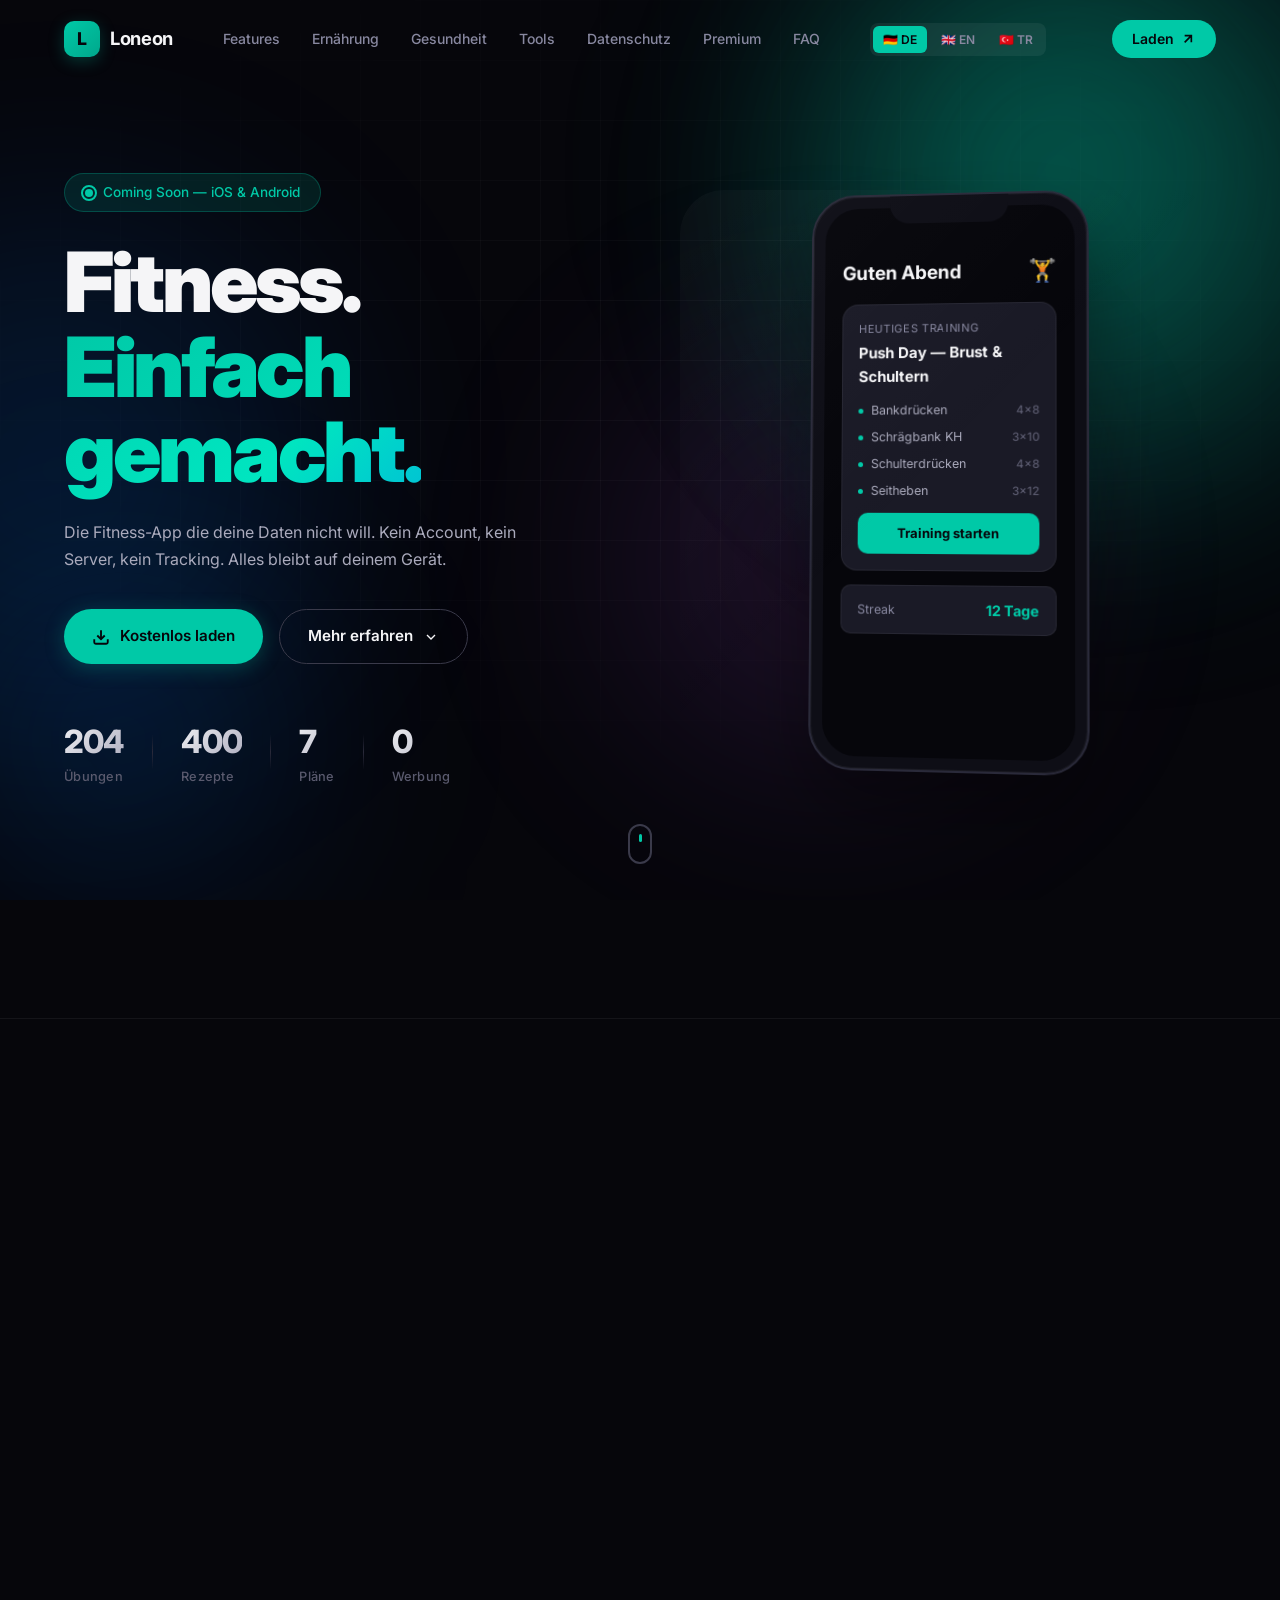
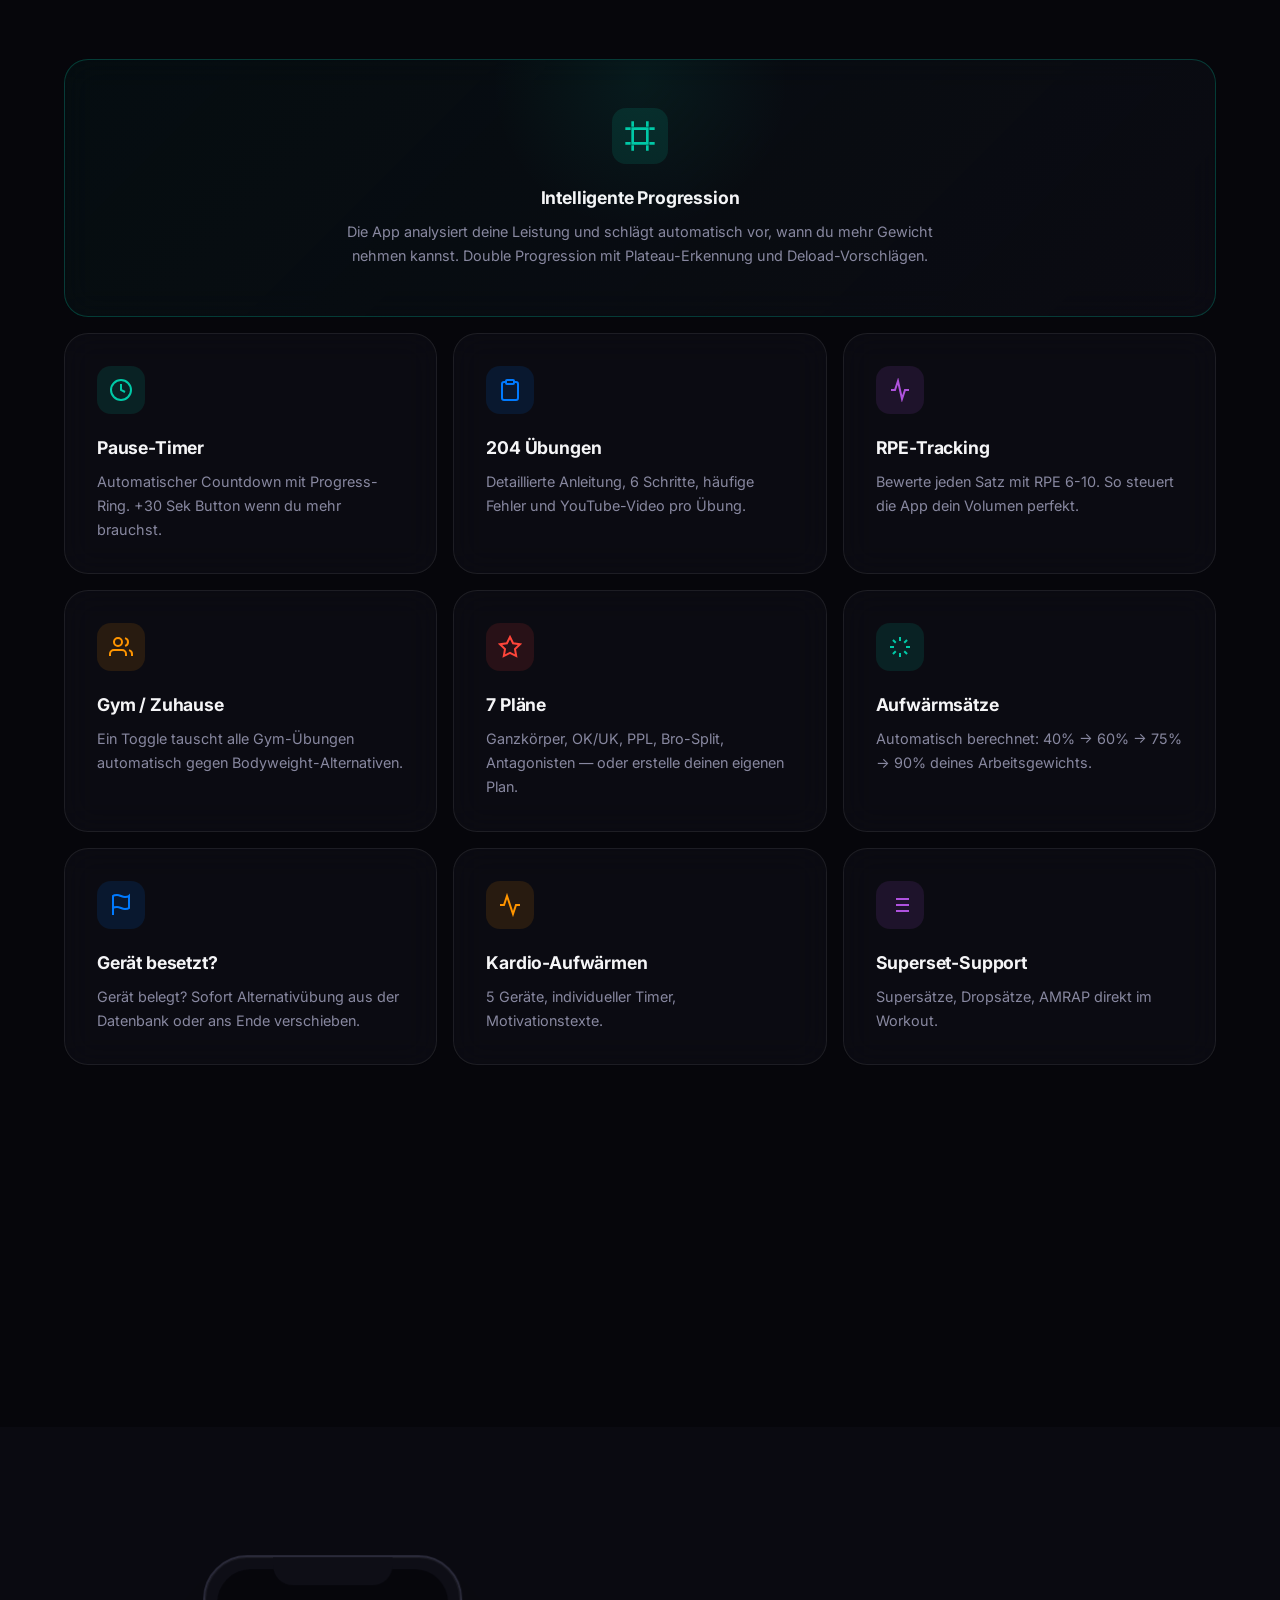
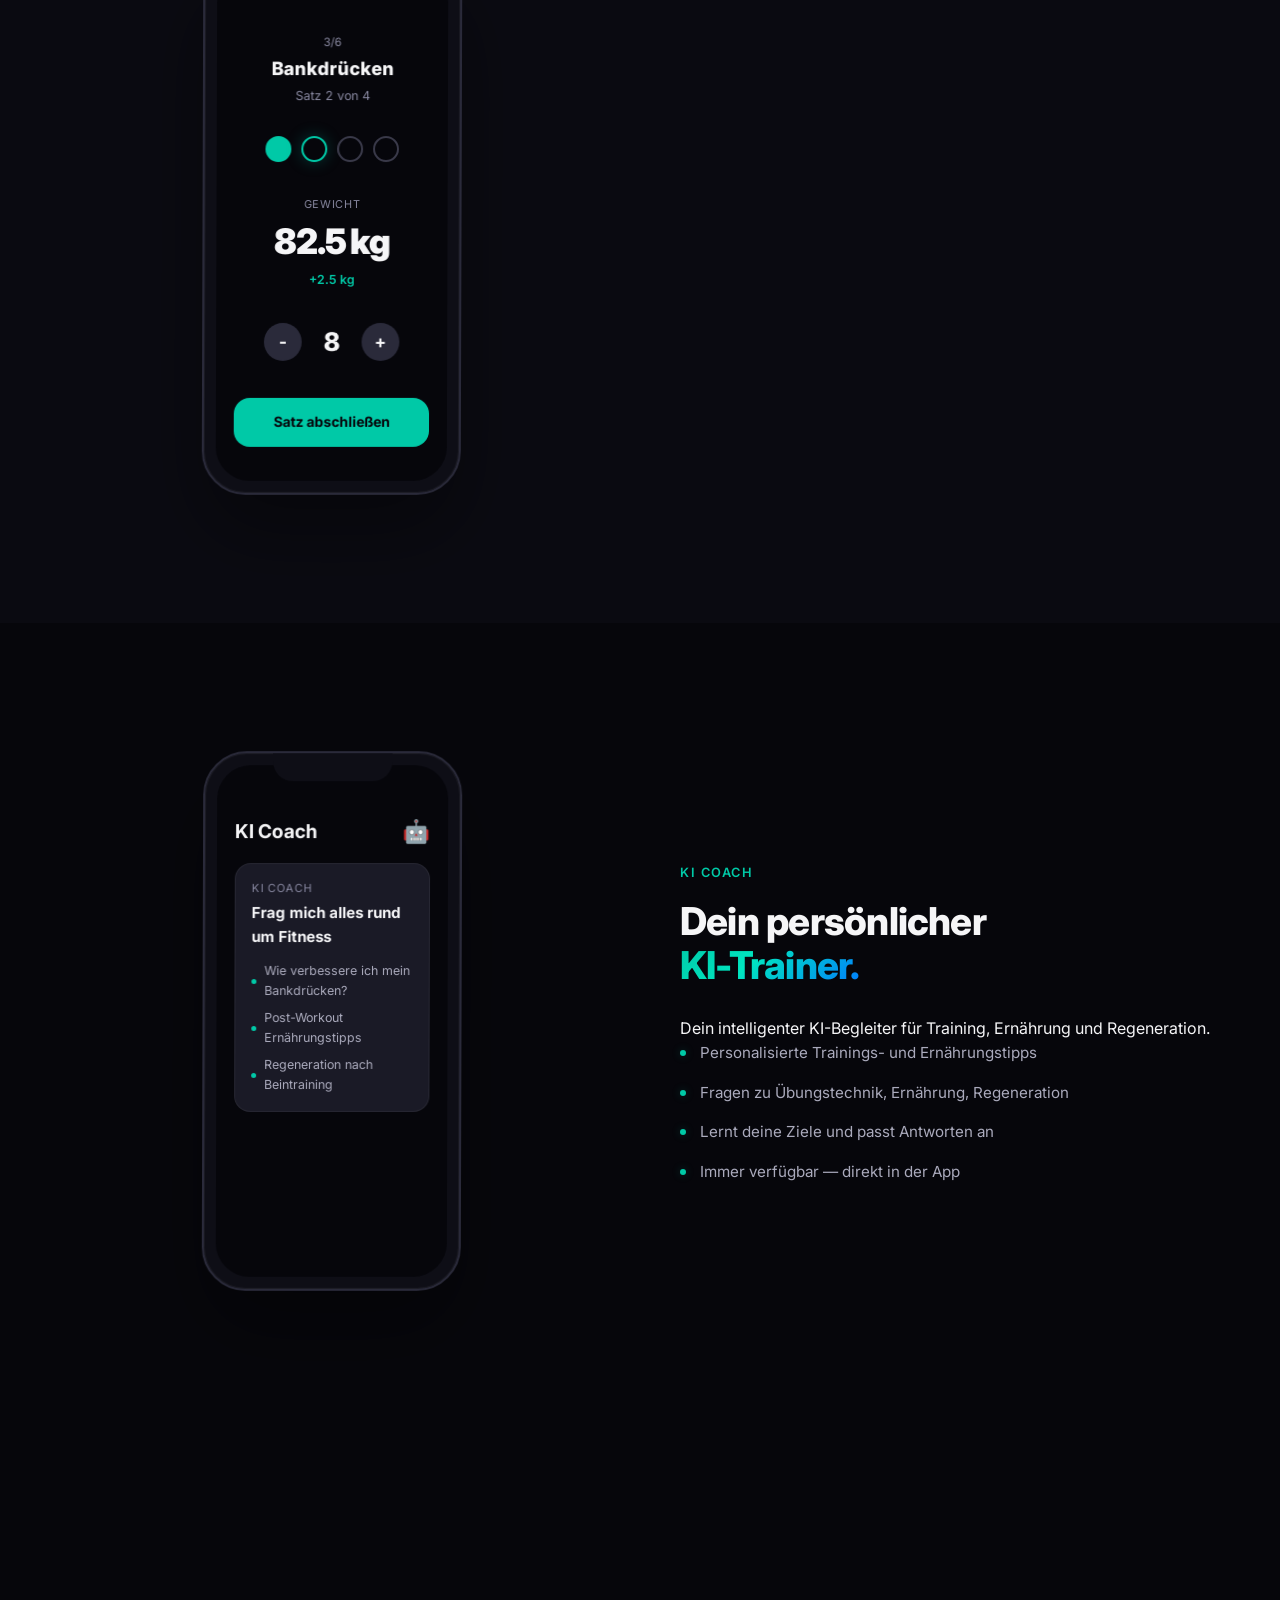
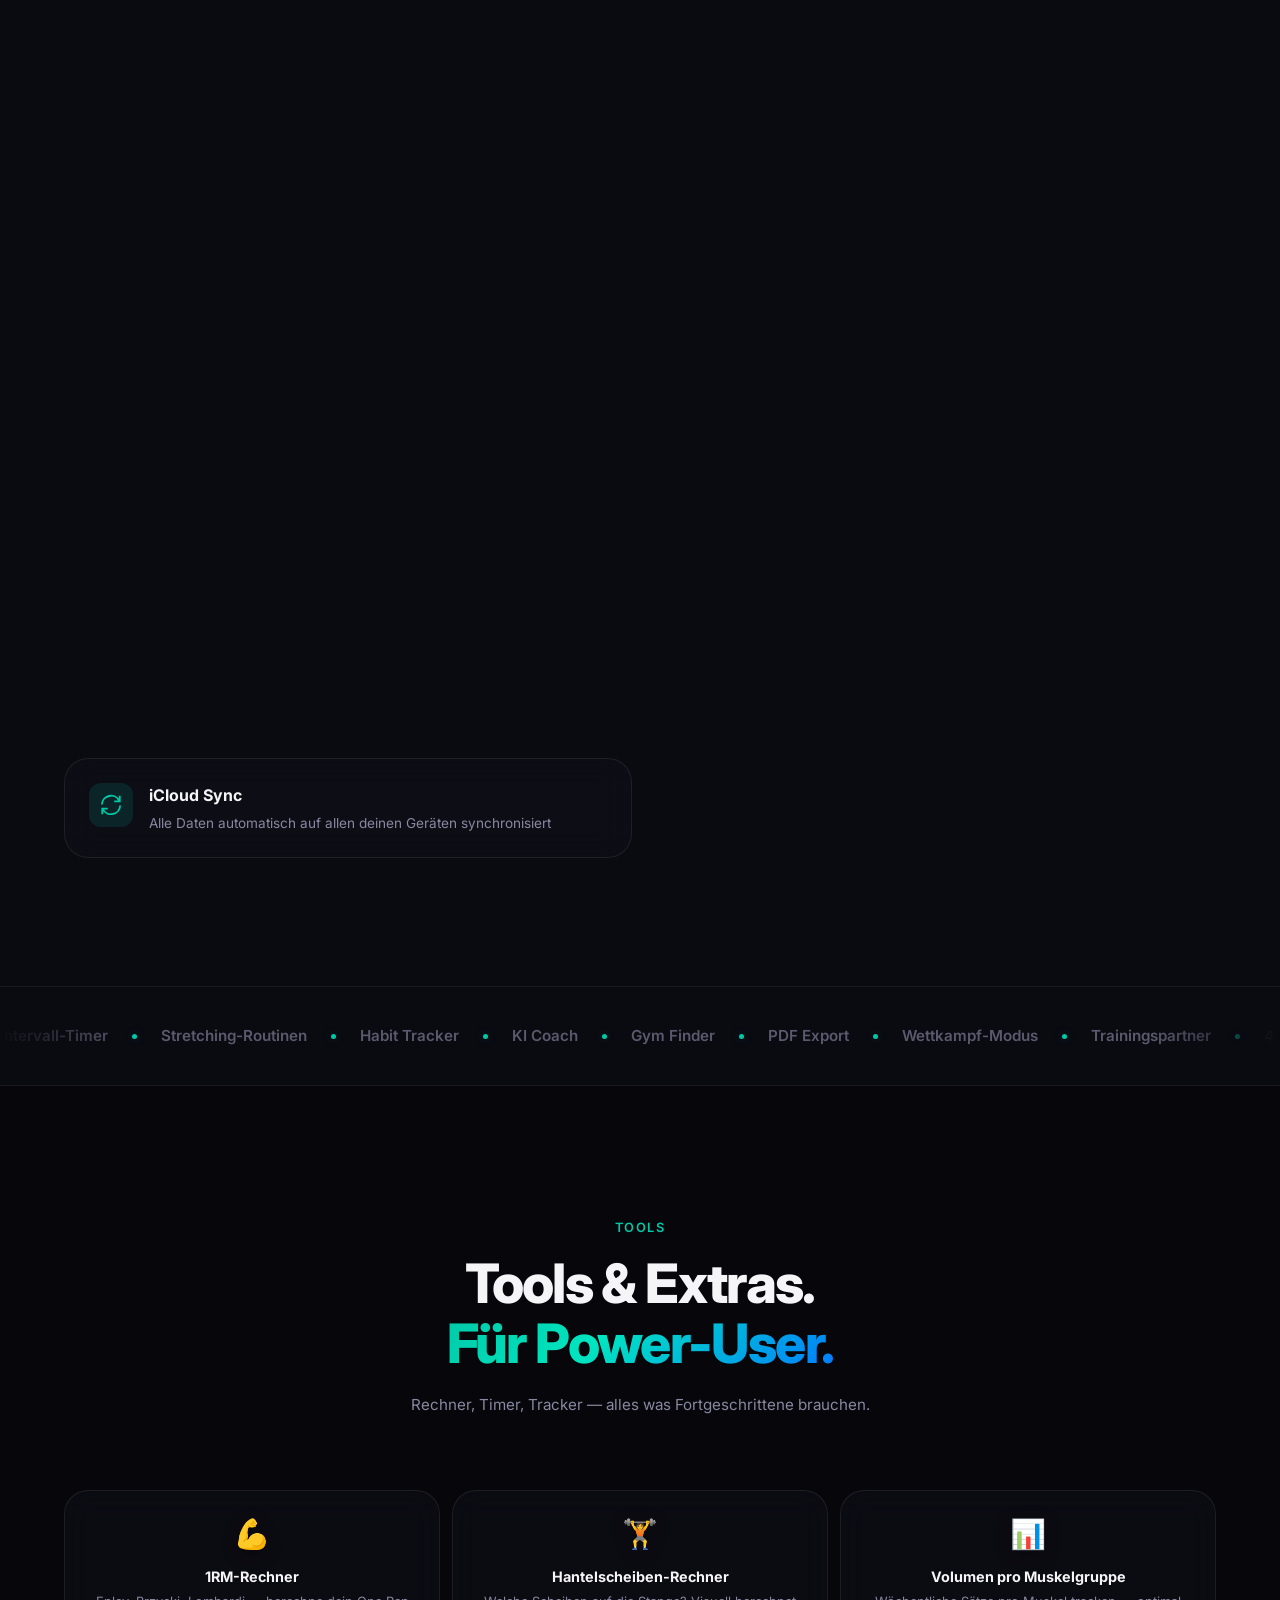
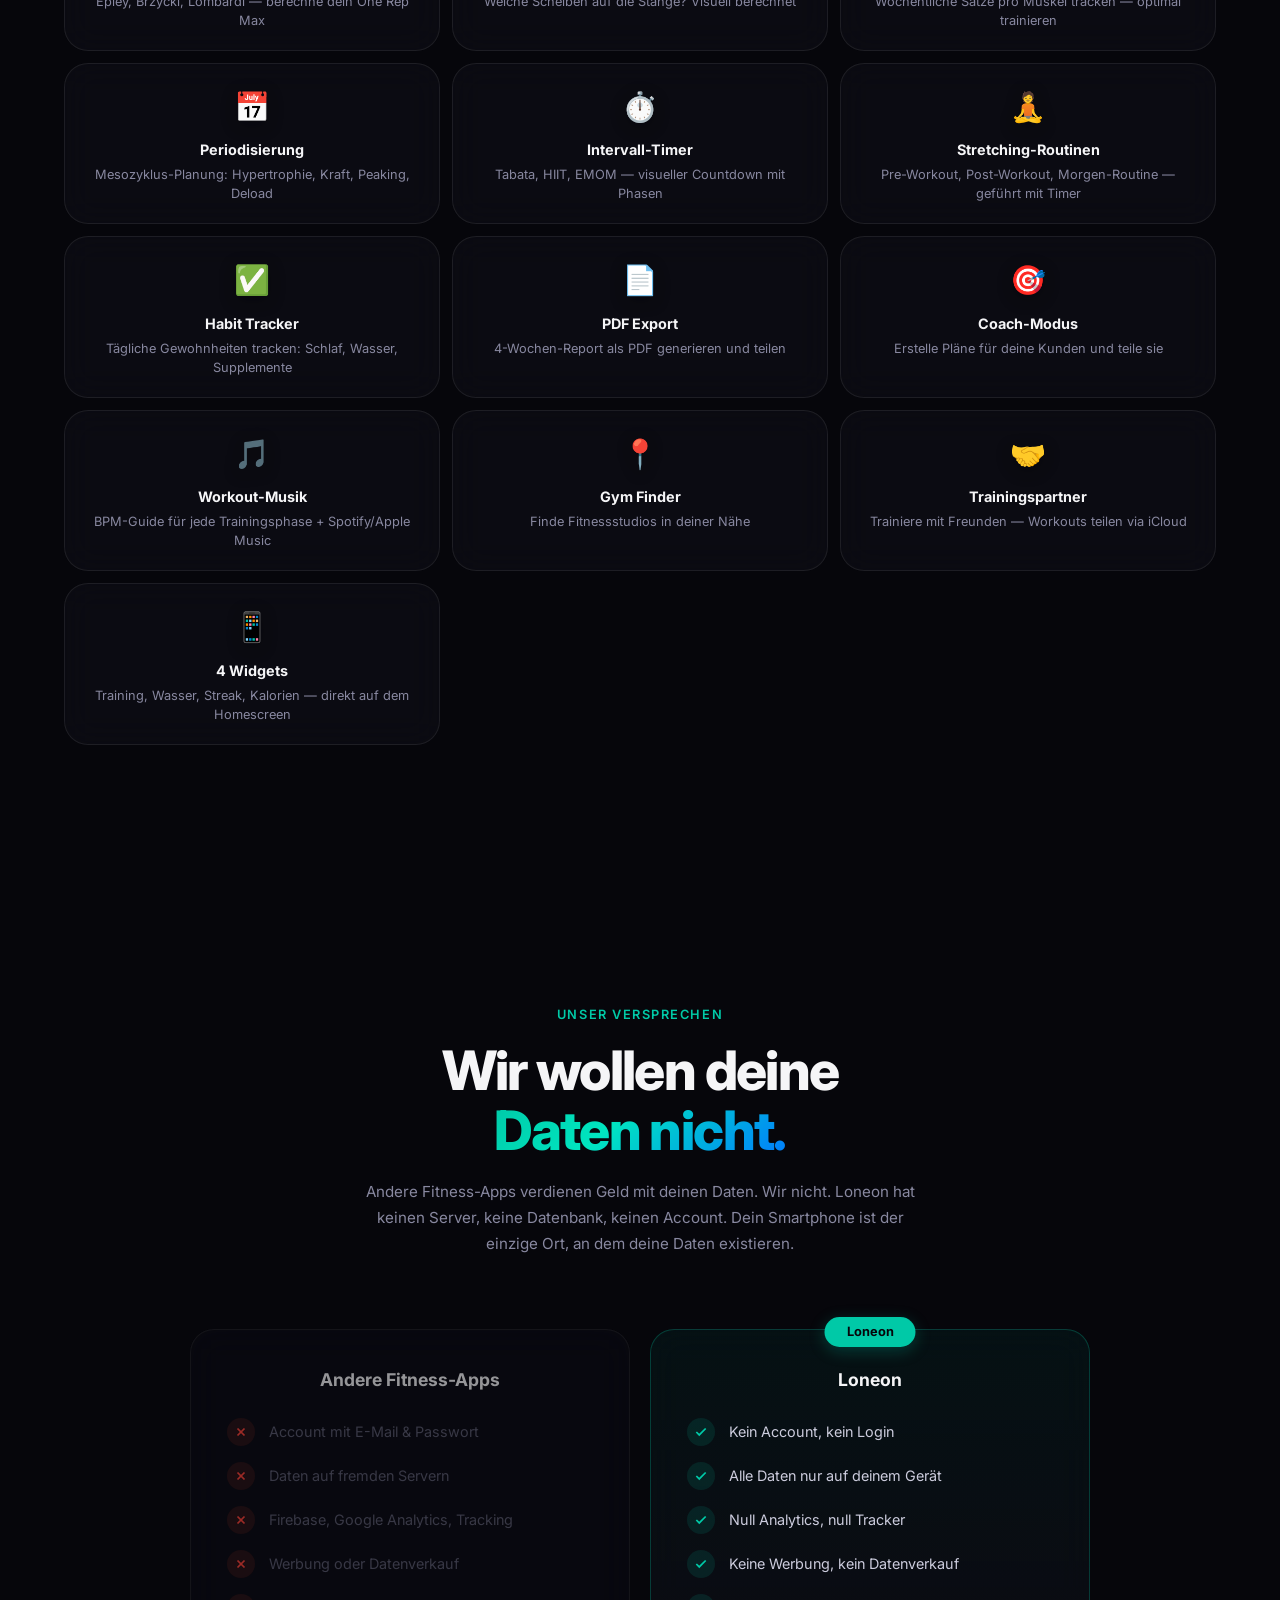
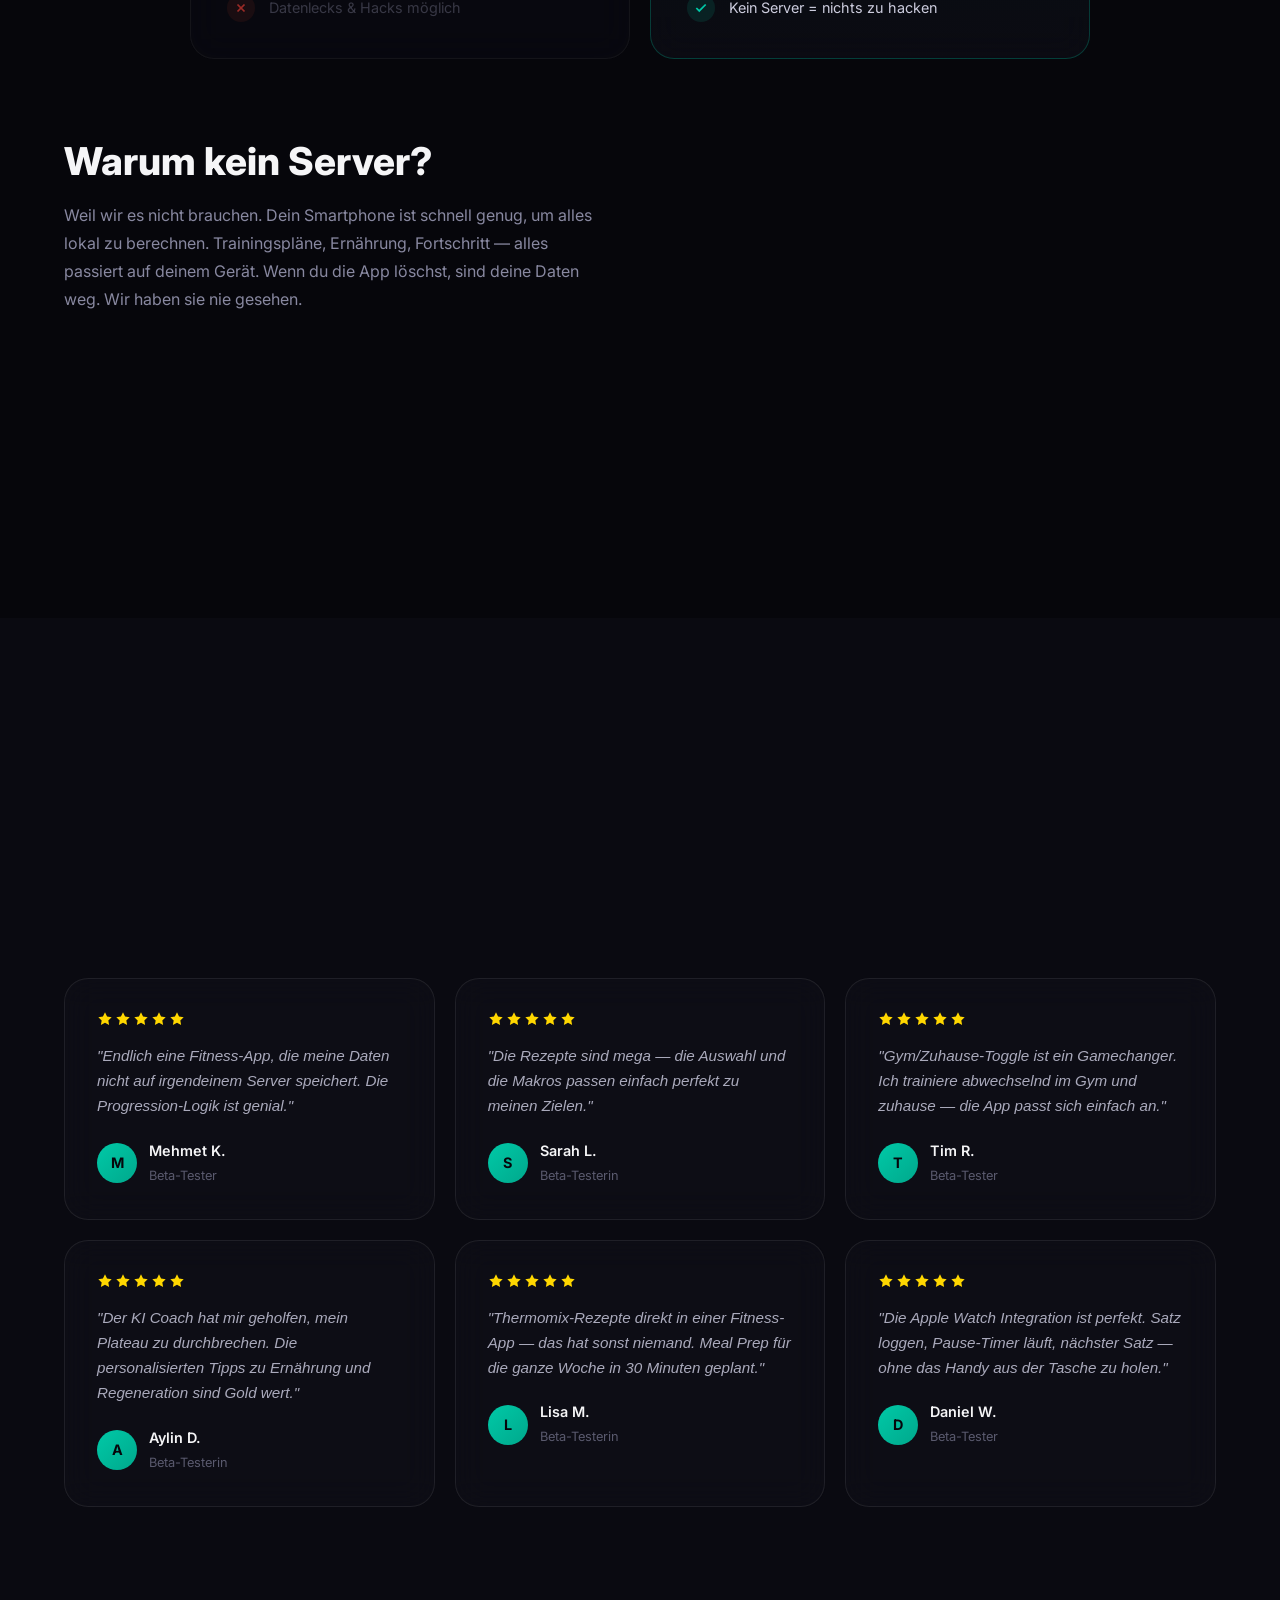
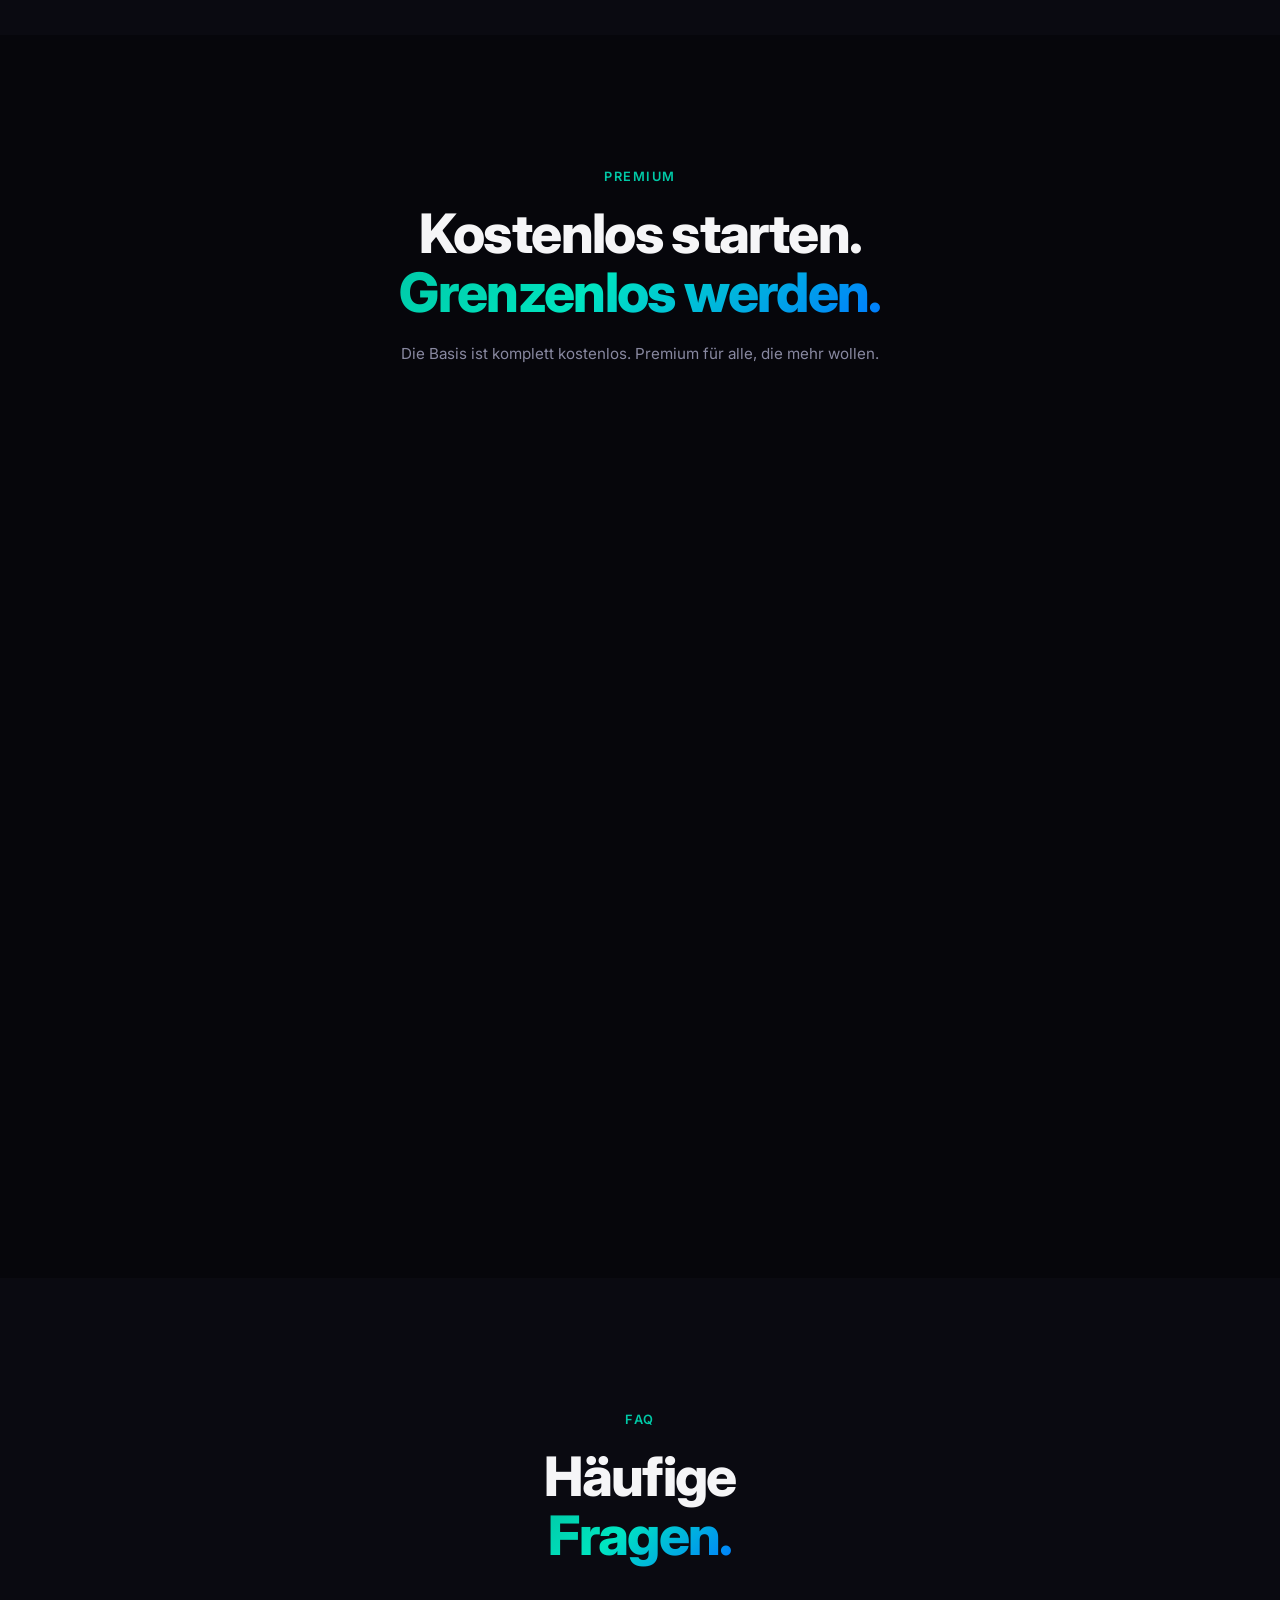
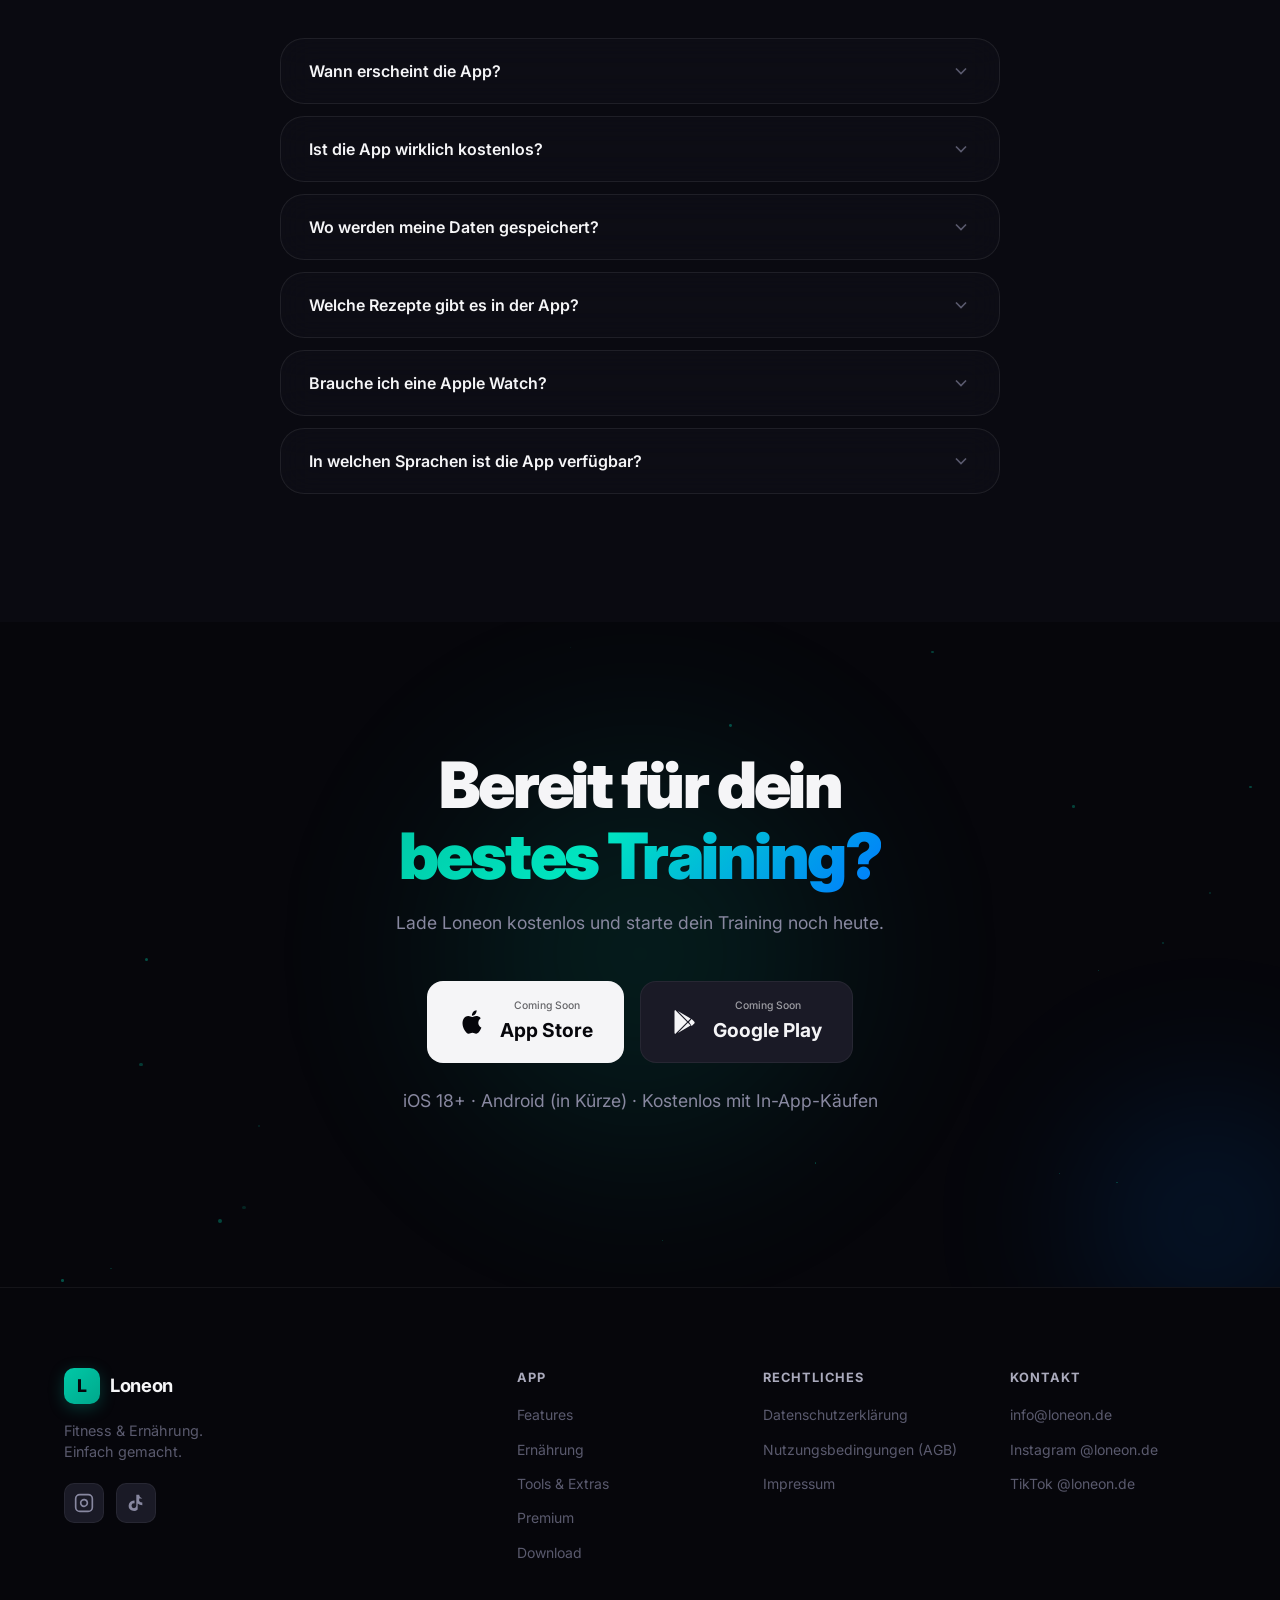
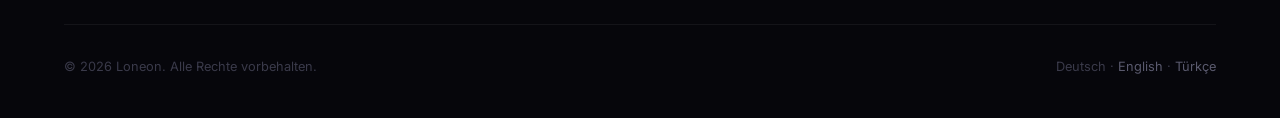
==== commit b913b66e: "Add all 25 features to website + remove Claude branding New sections: KI Coach highlight, Tools & Ex" ====
--- a/_full_site/index.html
+++ b/_full_site/index.html
@@ -47,7 +47,7 @@
       "featureList": [
         "204 Übungen mit Schritt-für-Schritt Anleitungen",
         "400 Rezepte inkl. Thermomix",
-        "KI Coach powered by Claude",
+        "KI Coach",
         "Trainingspläne für Gym & Zuhause",
         "iCloud Sync",
         "Apple Watch Support",
@@ -96,6 +96,7 @@
                 <a href="#features">Features</a>
                 <a href="#ernaehrung">Ernährung</a>
                 <a href="#gesundheit">Gesundheit</a>
+                <a href="#tools">Tools</a>
                 <a href="#datenschutz">Datenschutz</a>
                 <a href="#premium">Premium</a>
                 <a href="#faq">FAQ</a>
@@ -121,6 +122,7 @@
             <a href="#features">Features</a>
             <a href="#ernaehrung">Ernährung</a>
             <a href="#gesundheit">Gesundheit</a>
+            <a href="#tools">Tools</a>
             <a href="#datenschutz">Datenschutz</a>
             <a href="#premium">Premium</a>
             <a href="#faq">FAQ</a>
@@ -330,6 +332,54 @@
                     </div>
                     <h3>7 Pläne</h3>
                     <p>Ganzkörper, OK/UK, PPL, Bro-Split, Antagonisten — oder erstelle deinen eigenen Plan.</p>
+                </div>
+
+                <div class="bento-card glass-card" data-reveal>
+                    <div class="feature-icon mint">
+                        <svg width="24" height="24" viewBox="0 0 24 24" fill="none" stroke="currentColor" stroke-width="2"><path d="M12 2v4M12 18v4M4.93 4.93l2.83 2.83M16.24 16.24l2.83 2.83M2 12h4M18 12h4M4.93 19.07l2.83-2.83M16.24 7.76l2.83-2.83"/></svg>
+                    </div>
+                    <h3>Aufwärmsätze</h3>
+                    <p>Automatisch berechnet: 40% → 60% → 75% → 90% deines Arbeitsgewichts.</p>
+                </div>
+
+                <div class="bento-card glass-card" data-reveal>
+                    <div class="feature-icon blue">
+                        <svg width="24" height="24" viewBox="0 0 24 24" fill="none" stroke="currentColor" stroke-width="2"><path d="M4 15s1-1 4-1 5 2 8 2 4-1 4-1V3s-1 1-4 1-5-2-8-2-4 1-4 1z"/><line x1="4" y1="22" x2="4" y2="15"/></svg>
+                    </div>
+                    <h3>Gerät besetzt?</h3>
+                    <p>Gerät belegt? Sofort Alternativübung aus der Datenbank oder ans Ende verschieben.</p>
+                </div>
+
+                <div class="bento-card glass-card" data-reveal>
+                    <div class="feature-icon orange">
+                        <svg width="24" height="24" viewBox="0 0 24 24" fill="none" stroke="currentColor" stroke-width="2"><path d="M22 12h-4l-3 9L9 3l-3 9H2"/></svg>
+                    </div>
+                    <h3>Kardio-Aufwärmen</h3>
+                    <p>5 Geräte, individueller Timer, Motivationstexte.</p>
+                </div>
+
+                <div class="bento-card glass-card" data-reveal>
+                    <div class="feature-icon purple">
+                        <svg width="24" height="24" viewBox="0 0 24 24" fill="none" stroke="currentColor" stroke-width="2"><path d="M8 6h13M8 12h13M8 18h13M3 6h.01M3 12h.01M3 18h.01"/></svg>
+                    </div>
+                    <h3>Superset-Support</h3>
+                    <p>Supersätze, Dropsätze, AMRAP direkt im Workout.</p>
+                </div>
+
+                <div class="bento-card glass-card" data-reveal>
+                    <div class="feature-icon mint">
+                        <svg width="24" height="24" viewBox="0 0 24 24" fill="none" stroke="currentColor" stroke-width="2"><path d="M11 4H4a2 2 0 00-2 2v14a2 2 0 002 2h14a2 2 0 002-2v-7"/><path d="M18.5 2.5a2.121 2.121 0 013 3L12 15l-4 1 1-4 9.5-9.5z"/></svg>
+                    </div>
+                    <h3>Trainings-Notizen</h3>
+                    <p>Notizen pro Training speichern — für's nächste Mal.</p>
+                </div>
+
+                <div class="bento-card glass-card" data-reveal>
+                    <div class="feature-icon red">
+                        <svg width="24" height="24" viewBox="0 0 24 24" fill="none" stroke="currentColor" stroke-width="2"><path d="M4 12v8a2 2 0 002 2h12a2 2 0 002-2v-8"/><polyline points="16 6 12 2 8 6"/><line x1="12" y1="2" x2="12" y2="15"/></svg>
+                    </div>
+                    <h3>Konfetti & Share</h3>
+                    <p>Teilbare Stats-Karte am Ende jedes Workouts.</p>
                 </div>
             </div>
         </div>
@@ -385,6 +435,47 @@
         </div>
     </section>
 
+    <!-- KI Coach -->
+    <section class="section" id="ki-coach">
+        <div class="container">
+            <div class="highlight-grid highlight-grid-reverse">
+                <div class="highlight-text" data-reveal>
+                    <span class="section-tag">KI Coach</span>
+                    <h2>Dein persönlicher<br><span class="gradient-text">KI-Trainer.</span></h2>
+                    <p>Dein intelligenter KI-Begleiter für Training, Ernährung und Regeneration.</p>
+                    <ul class="highlight-list">
+                        <li>Personalisierte Trainings- und Ernährungstipps</li>
+                        <li>Fragen zu Übungstechnik, Ernährung, Regeneration</li>
+                        <li>Lernt deine Ziele und passt Antworten an</li>
+                        <li>Immer verfügbar — direkt in der App</li>
+                    </ul>
+                </div>
+                <div class="highlight-phone" data-reveal>
+                    <div class="phone-frame phone-frame-sm">
+                        <div class="phone-notch"></div>
+                        <div class="phone-screen">
+                            <div class="phone-demo">
+                                <div class="demo-header">
+                                    <span class="demo-greeting">KI Coach</span>
+                                    <span class="demo-icon">&#x1F916;</span>
+                                </div>
+                                <div class="demo-card">
+                                    <div class="demo-card-title">KI Coach</div>
+                                    <div class="demo-card-subtitle">Frag mich alles rund um Fitness</div>
+                                    <div class="demo-exercises">
+                                        <div class="demo-exercise"><span class="demo-dot"></span>Wie verbessere ich mein Bankdrücken?</div>
+                                        <div class="demo-exercise"><span class="demo-dot"></span>Post-Workout Ernährungstipps</div>
+                                        <div class="demo-exercise"><span class="demo-dot"></span>Regeneration nach Beintraining</div>
+                                    </div>
+                                </div>
+                            </div>
+                        </div>
+                    </div>
+                </div>
+            </div>
+        </div>
+    </section>
+
     <!-- Ernährung -->
     <section class="section" id="ernaehrung">
         <div class="container">
@@ -425,6 +516,30 @@
                     <h3>Ernährungstagebuch</h3>
                     <p>Tracke was du wirklich isst. Tagesübersicht mit Kalorien und Makros.</p>
                 </div>
+
+                <div class="nutrition-card glass-card" data-reveal>
+                    <div class="nutrition-emoji">&#x1F4F1;</div>
+                    <h3>Barcode-Scanner</h3>
+                    <p>Scanne jedes Supermarktprodukt und erhalte sofort die Nährwerte.</p>
+                </div>
+
+                <div class="nutrition-card glass-card" data-reveal>
+                    <div class="nutrition-emoji">&#x1F964;</div>
+                    <h3>Protein Shake Builder</h3>
+                    <p>Dein Shake, deine Zutaten, perfekte Makros.</p>
+                </div>
+
+                <div class="nutrition-card glass-card" data-reveal>
+                    <div class="nutrition-emoji">&#x1F48A;</div>
+                    <h3>Supplement Tracker</h3>
+                    <p>Kreatin-Plan, Vitamine, Mineralien — alles im Blick.</p>
+                </div>
+
+                <div class="nutrition-card glass-card" data-reveal>
+                    <div class="nutrition-emoji">&#x1F4A7;</div>
+                    <h3>Wassertracking</h3>
+                    <p>Tägliches Wasserziel mit +100ml, +250ml, +500ml Buttons.</p>
+                </div>
             </div>
         </div>
     </section>
@@ -491,6 +606,56 @@
                     <div>
                         <h4>Apple Watch</h4>
                         <p>Workout-Steuerung, Satz-Logging, Wasser & Gewicht Quick-Log</p>
+                    </div>
+                </div>
+
+                <div class="health-item glass-card" data-reveal>
+                    <div class="health-icon">
+                        <svg width="22" height="22" viewBox="0 0 24 24" fill="none" stroke="currentColor" stroke-width="2"><path d="M16 21v-2a4 4 0 00-4-4H5a4 4 0 00-4 4v2"/><circle cx="8.5" cy="7" r="4"/><line x1="20" y1="8" x2="20" y2="14"/><line x1="23" y1="11" x2="17" y2="11"/></svg>
+                    </div>
+                    <div>
+                        <h4>Körpermaße</h4>
+                        <p>9 Messpunkte: Brust, Bizeps, Taille, Hüfte, Oberschenkel und mehr</p>
+                    </div>
+                </div>
+
+                <div class="health-item glass-card" data-reveal>
+                    <div class="health-icon">
+                        <svg width="22" height="22" viewBox="0 0 24 24" fill="none" stroke="currentColor" stroke-width="2"><line x1="12" y1="20" x2="12" y2="10"/><line x1="18" y1="20" x2="18" y2="4"/><line x1="6" y1="20" x2="6" y2="16"/></svg>
+                    </div>
+                    <div>
+                        <h4>Gewichts-Prognose</h4>
+                        <p>Wann erreichst du dein Zielgewicht? Berechnet basierend auf deinem Trend</p>
+                    </div>
+                </div>
+
+                <div class="health-item glass-card" data-reveal>
+                    <div class="health-icon">
+                        <svg width="22" height="22" viewBox="0 0 24 24" fill="none" stroke="currentColor" stroke-width="2"><circle cx="12" cy="12" r="10"/><path d="M8 14s1.5 2 4 2 4-2 4-2"/><line x1="9" y1="9" x2="9.01" y2="9"/><line x1="15" y1="9" x2="15.01" y2="9"/></svg>
+                    </div>
+                    <div>
+                        <h4>Körperfett-Rechner</h4>
+                        <p>Navy-Methode: Nur Hals, Taille, (Hüfte) messen</p>
+                    </div>
+                </div>
+
+                <div class="health-item glass-card" data-reveal>
+                    <div class="health-icon">
+                        <svg width="22" height="22" viewBox="0 0 24 24" fill="none" stroke="currentColor" stroke-width="2"><rect x="5" y="2" width="14" height="20" rx="7" ry="7"/><path d="M12 18h.01"/></svg>
+                    </div>
+                    <div>
+                        <h4>Live Activity</h4>
+                        <p>Dynamic Island & Lock Screen zeigen dein aktives Workout</p>
+                    </div>
+                </div>
+
+                <div class="health-item glass-card" data-reveal>
+                    <div class="health-icon">
+                        <svg width="22" height="22" viewBox="0 0 24 24" fill="none" stroke="currentColor" stroke-width="2"><path d="M21.5 2v6h-6M2.5 22v-6h6M2 11.5a10 10 0 0118.8-4.3M22 12.5a10 10 0 01-18.8 4.2"/></svg>
+                    </div>
+                    <div>
+                        <h4>iCloud Sync</h4>
+                        <p>Alle Daten automatisch auf allen deinen Geräten synchronisiert</p>
                     </div>
                 </div>
             </div>
@@ -549,6 +714,85 @@
                 <span class="marquee-dot"></span>
                 <span>Hantelscheiben-Rechner</span>
                 <span class="marquee-dot"></span>
+            </div>
+        </div>
+    </section>
+
+    <!-- Tools & Extras -->
+    <section class="section" id="tools">
+        <div class="container">
+            <div class="section-header" data-reveal>
+                <span class="section-tag">Tools</span>
+                <h2>Tools & Extras.<br><span class="gradient-text">Für Power-User.</span></h2>
+                <p>Rechner, Timer, Tracker — alles was Fortgeschrittene brauchen.</p>
+            </div>
+
+            <div class="tools-grid">
+                <div class="tool-card glass-card" data-reveal>
+                    <div class="tool-emoji">&#x1F4AA;</div>
+                    <h4>1RM-Rechner</h4>
+                    <p>Epley, Brzycki, Lombardi — berechne dein One Rep Max</p>
+                </div>
+                <div class="tool-card glass-card" data-reveal>
+                    <div class="tool-emoji">&#x1F3CB;&#xFE0F;</div>
+                    <h4>Hantelscheiben-Rechner</h4>
+                    <p>Welche Scheiben auf die Stange? Visuell berechnet</p>
+                </div>
+                <div class="tool-card glass-card" data-reveal>
+                    <div class="tool-emoji">&#x1F4CA;</div>
+                    <h4>Volumen pro Muskelgruppe</h4>
+                    <p>Wöchentliche Sätze pro Muskel tracken — optimal trainieren</p>
+                </div>
+                <div class="tool-card glass-card" data-reveal>
+                    <div class="tool-emoji">&#x1F4C5;</div>
+                    <h4>Periodisierung</h4>
+                    <p>Mesozyklus-Planung: Hypertrophie, Kraft, Peaking, Deload</p>
+                </div>
+                <div class="tool-card glass-card" data-reveal>
+                    <div class="tool-emoji">&#x23F1;&#xFE0F;</div>
+                    <h4>Intervall-Timer</h4>
+                    <p>Tabata, HIIT, EMOM — visueller Countdown mit Phasen</p>
+                </div>
+                <div class="tool-card glass-card" data-reveal>
+                    <div class="tool-emoji">&#x1F9D8;</div>
+                    <h4>Stretching-Routinen</h4>
+                    <p>Pre-Workout, Post-Workout, Morgen-Routine — geführt mit Timer</p>
+                </div>
+                <div class="tool-card glass-card" data-reveal>
+                    <div class="tool-emoji">&#x2705;</div>
+                    <h4>Habit Tracker</h4>
+                    <p>Tägliche Gewohnheiten tracken: Schlaf, Wasser, Supplemente</p>
+                </div>
+                <div class="tool-card glass-card" data-reveal>
+                    <div class="tool-emoji">&#x1F4C4;</div>
+                    <h4>PDF Export</h4>
+                    <p>4-Wochen-Report als PDF generieren und teilen</p>
+                </div>
+                <div class="tool-card glass-card" data-reveal>
+                    <div class="tool-emoji">&#x1F3AF;</div>
+                    <h4>Coach-Modus</h4>
+                    <p>Erstelle Pläne für deine Kunden und teile sie</p>
+                </div>
+                <div class="tool-card glass-card" data-reveal>
+                    <div class="tool-emoji">&#x1F3B5;</div>
+                    <h4>Workout-Musik</h4>
+                    <p>BPM-Guide für jede Trainingsphase + Spotify/Apple Music</p>
+                </div>
+                <div class="tool-card glass-card" data-reveal>
+                    <div class="tool-emoji">&#x1F4CD;</div>
+                    <h4>Gym Finder</h4>
+                    <p>Finde Fitnessstudios in deiner Nähe</p>
+                </div>
+                <div class="tool-card glass-card" data-reveal>
+                    <div class="tool-emoji">&#x1F91D;</div>
+                    <h4>Trainingspartner</h4>
+                    <p>Trainiere mit Freunden — Workouts teilen via iCloud</p>
+                </div>
+                <div class="tool-card glass-card" data-reveal>
+                    <div class="tool-emoji">&#x1F4F1;</div>
+                    <h4>4 Widgets</h4>
+                    <p>Training, Wasser, Streak, Kalorien — direkt auf dem Homescreen</p>
+                </div>
             </div>
         </div>
     </section>
@@ -965,6 +1209,7 @@
                     <h4>App</h4>
                     <a href="#features">Features</a>
                     <a href="#ernaehrung">Ernährung</a>
+                    <a href="#tools">Tools & Extras</a>
                     <a href="#premium">Premium</a>
                     <a href="#download">Download</a>
                 </div>
--- a/_full_site/css/style.css
+++ b/_full_site/css/style.css
@@ -2090,6 +2090,61 @@
 }
 
 /* ============================================
+   Tools & Extras Grid
+   ============================================ */
+
+.tools-grid {
+    display: grid;
+    grid-template-columns: repeat(3, 1fr);
+    gap: 12px;
+}
+
+.tool-card {
+    padding: 20px;
+    transition: all var(--transition);
+    position: relative;
+    overflow: hidden;
+    text-align: center;
+}
+
+.tool-card:hover {
+    transform: translateY(-3px);
+    border-color: var(--dark-border-hover);
+    box-shadow: 0 16px 32px rgba(0, 0, 0, 0.2);
+}
+
+.tool-emoji {
+    font-size: 1.8rem;
+    margin-bottom: 8px;
+    display: inline-block;
+    filter: drop-shadow(0 4px 8px rgba(0, 0, 0, 0.3));
+}
+
+.tool-card h4 {
+    font-size: 0.9rem;
+    font-weight: 700;
+    margin-bottom: 4px;
+}
+
+.tool-card p {
+    font-size: 0.8rem;
+    color: var(--gray-400);
+    line-height: 1.5;
+}
+
+/* ============================================
+   Highlight Grid Reverse
+   ============================================ */
+
+.highlight-grid-reverse {
+    direction: rtl;
+}
+
+.highlight-grid-reverse > * {
+    direction: ltr;
+}
+
+/* ============================================
    Responsive
    ============================================ */
 
@@ -2100,6 +2155,10 @@
 
     .bento-card-hero {
         grid-column: span 2;
+    }
+
+    .tools-grid {
+        grid-template-columns: repeat(2, 1fr);
     }
 
     .languages-banner {
@@ -2171,7 +2230,8 @@
 
     .bento-grid,
     .nutrition-grid,
-    .testimonial-grid {
+    .testimonial-grid,
+    .tools-grid {
         grid-template-columns: 1fr;
     }
 
@@ -2187,6 +2247,10 @@
 
     .highlight-phone {
         order: -1;
+    }
+
+    .highlight-grid-reverse {
+        direction: ltr;
     }
 
     .health-grid {
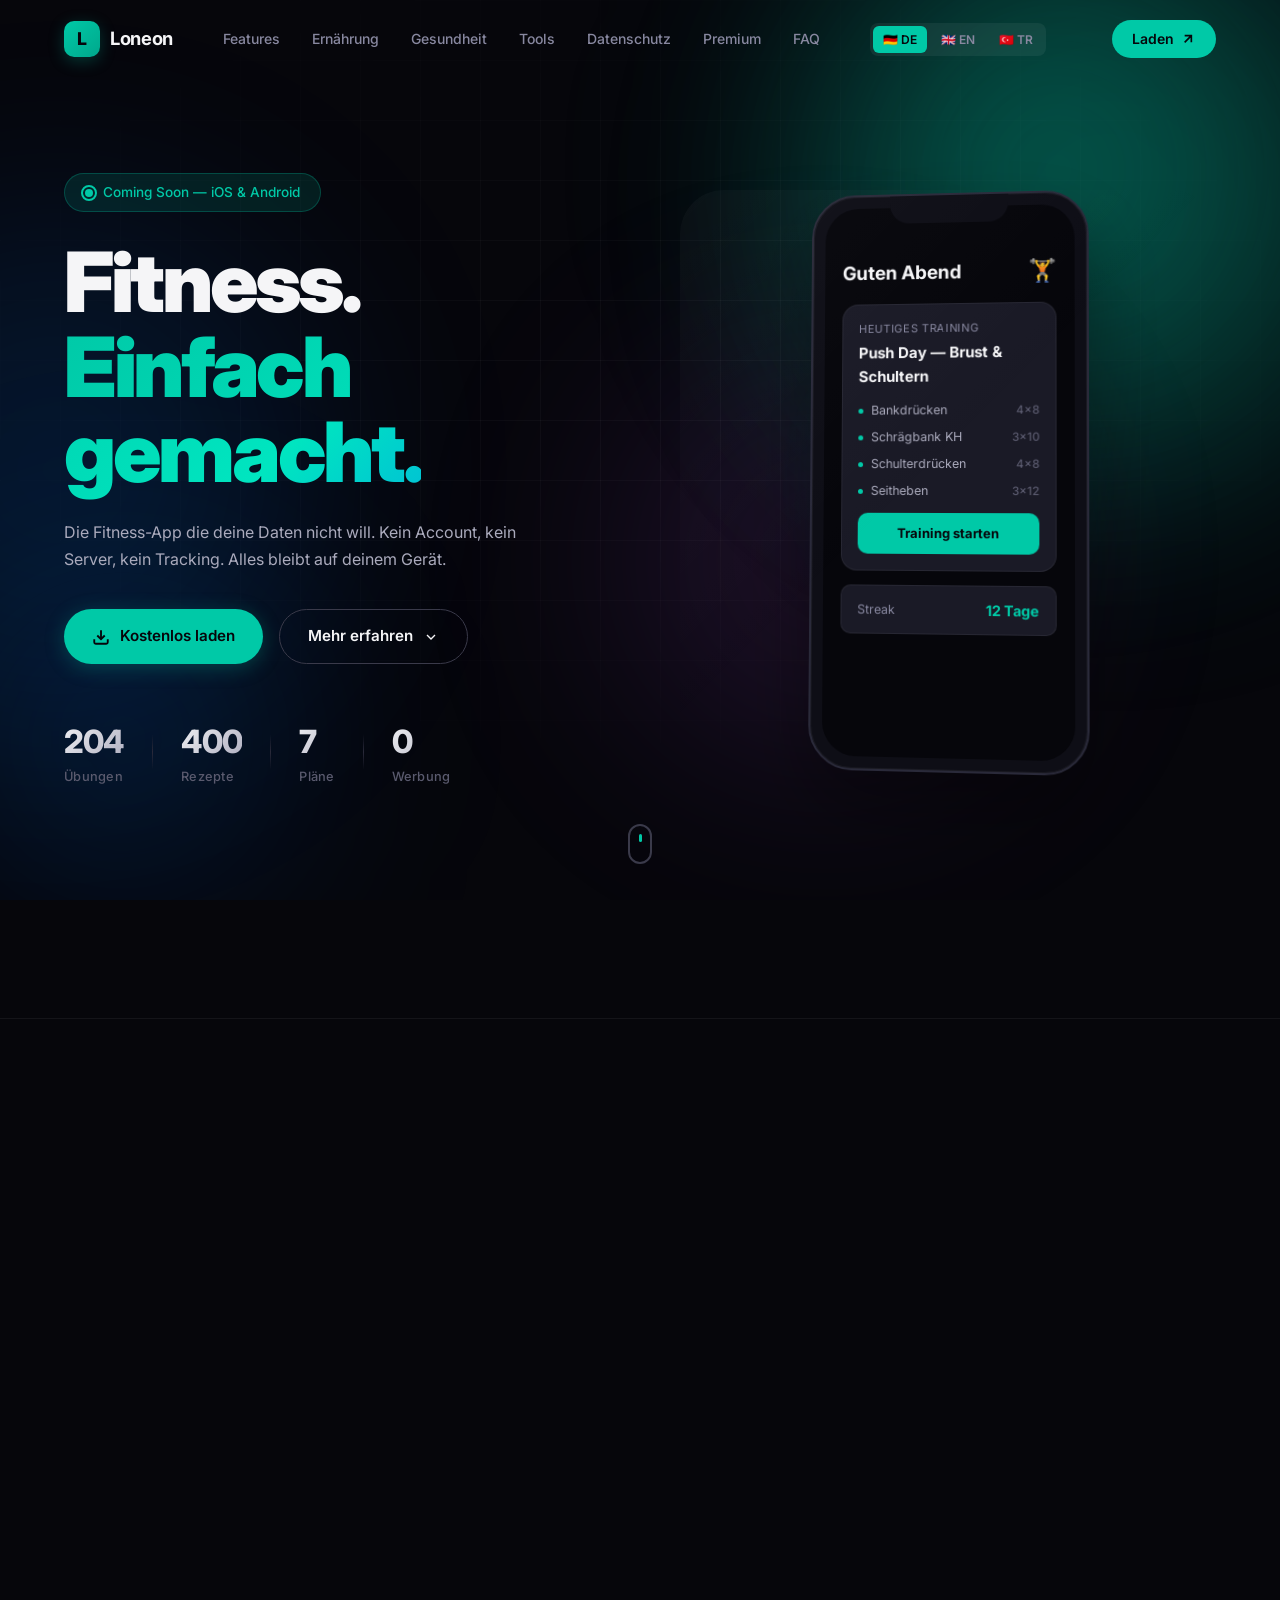
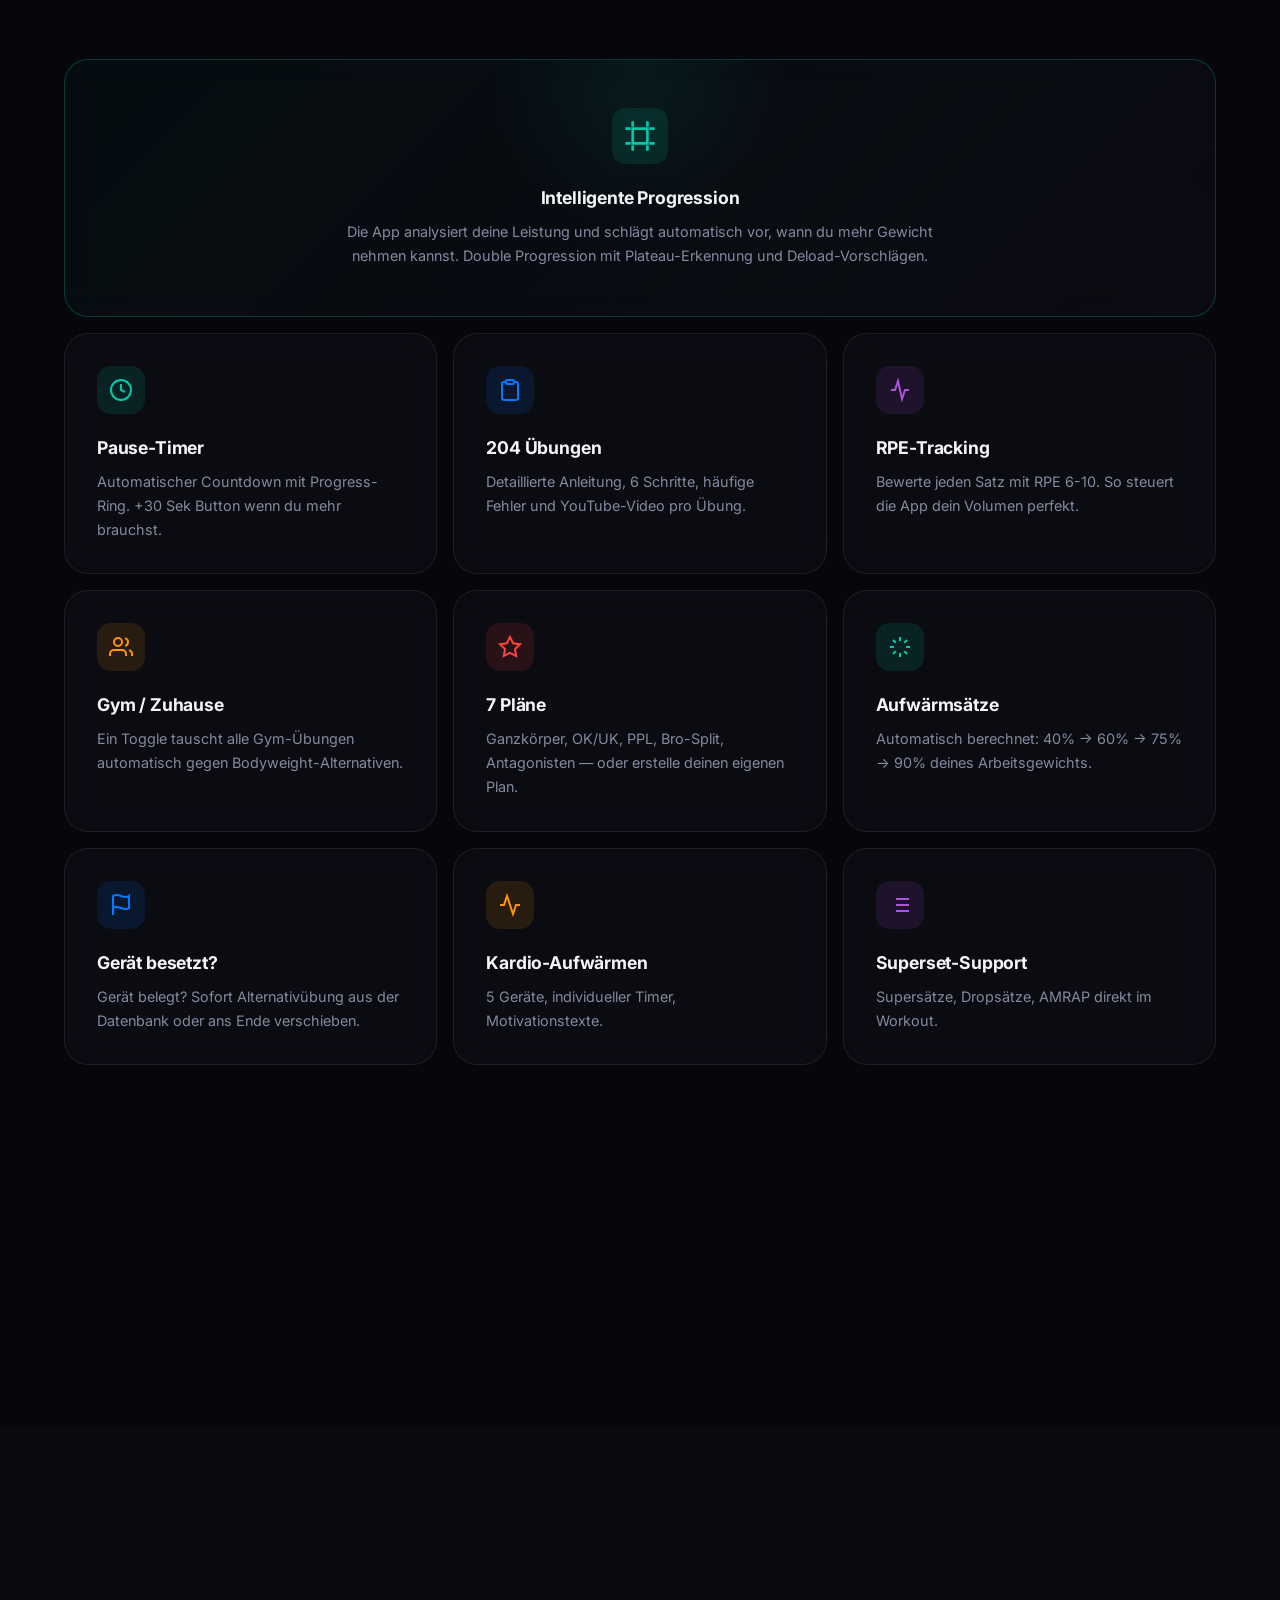
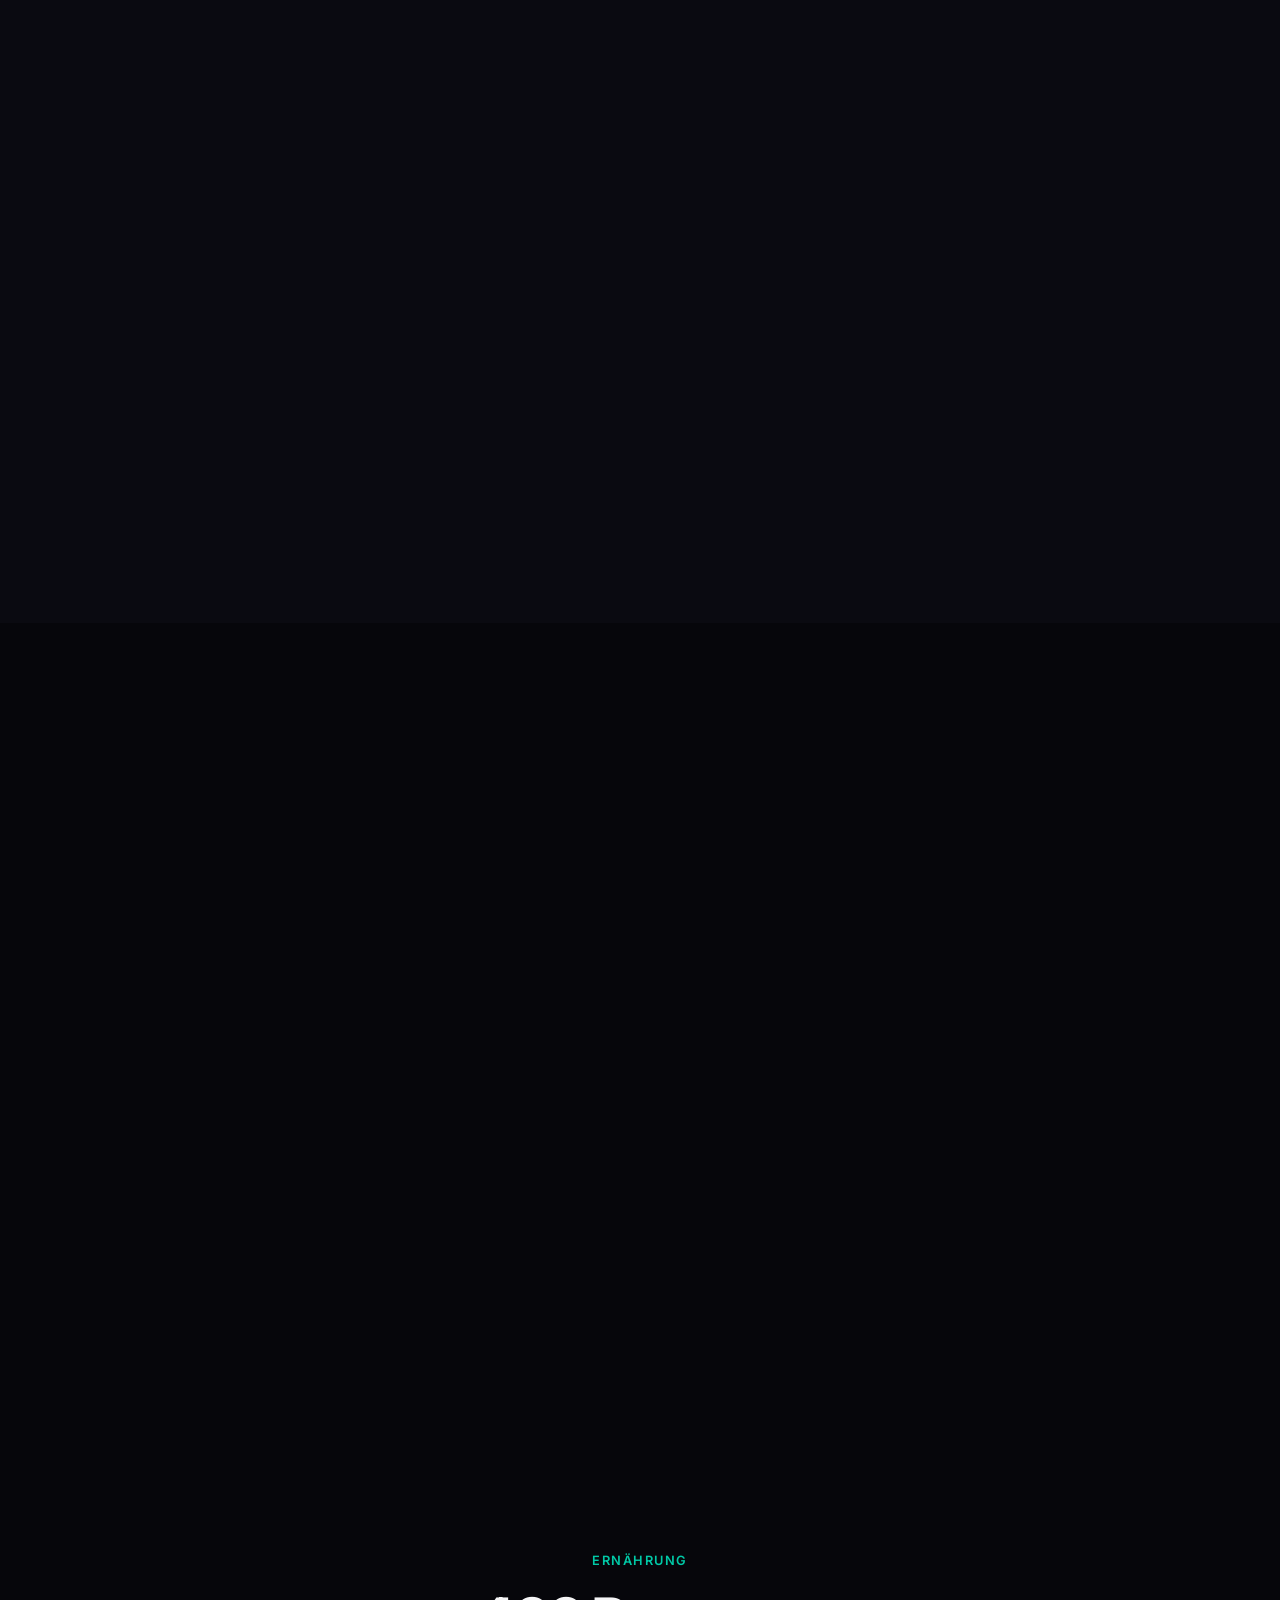
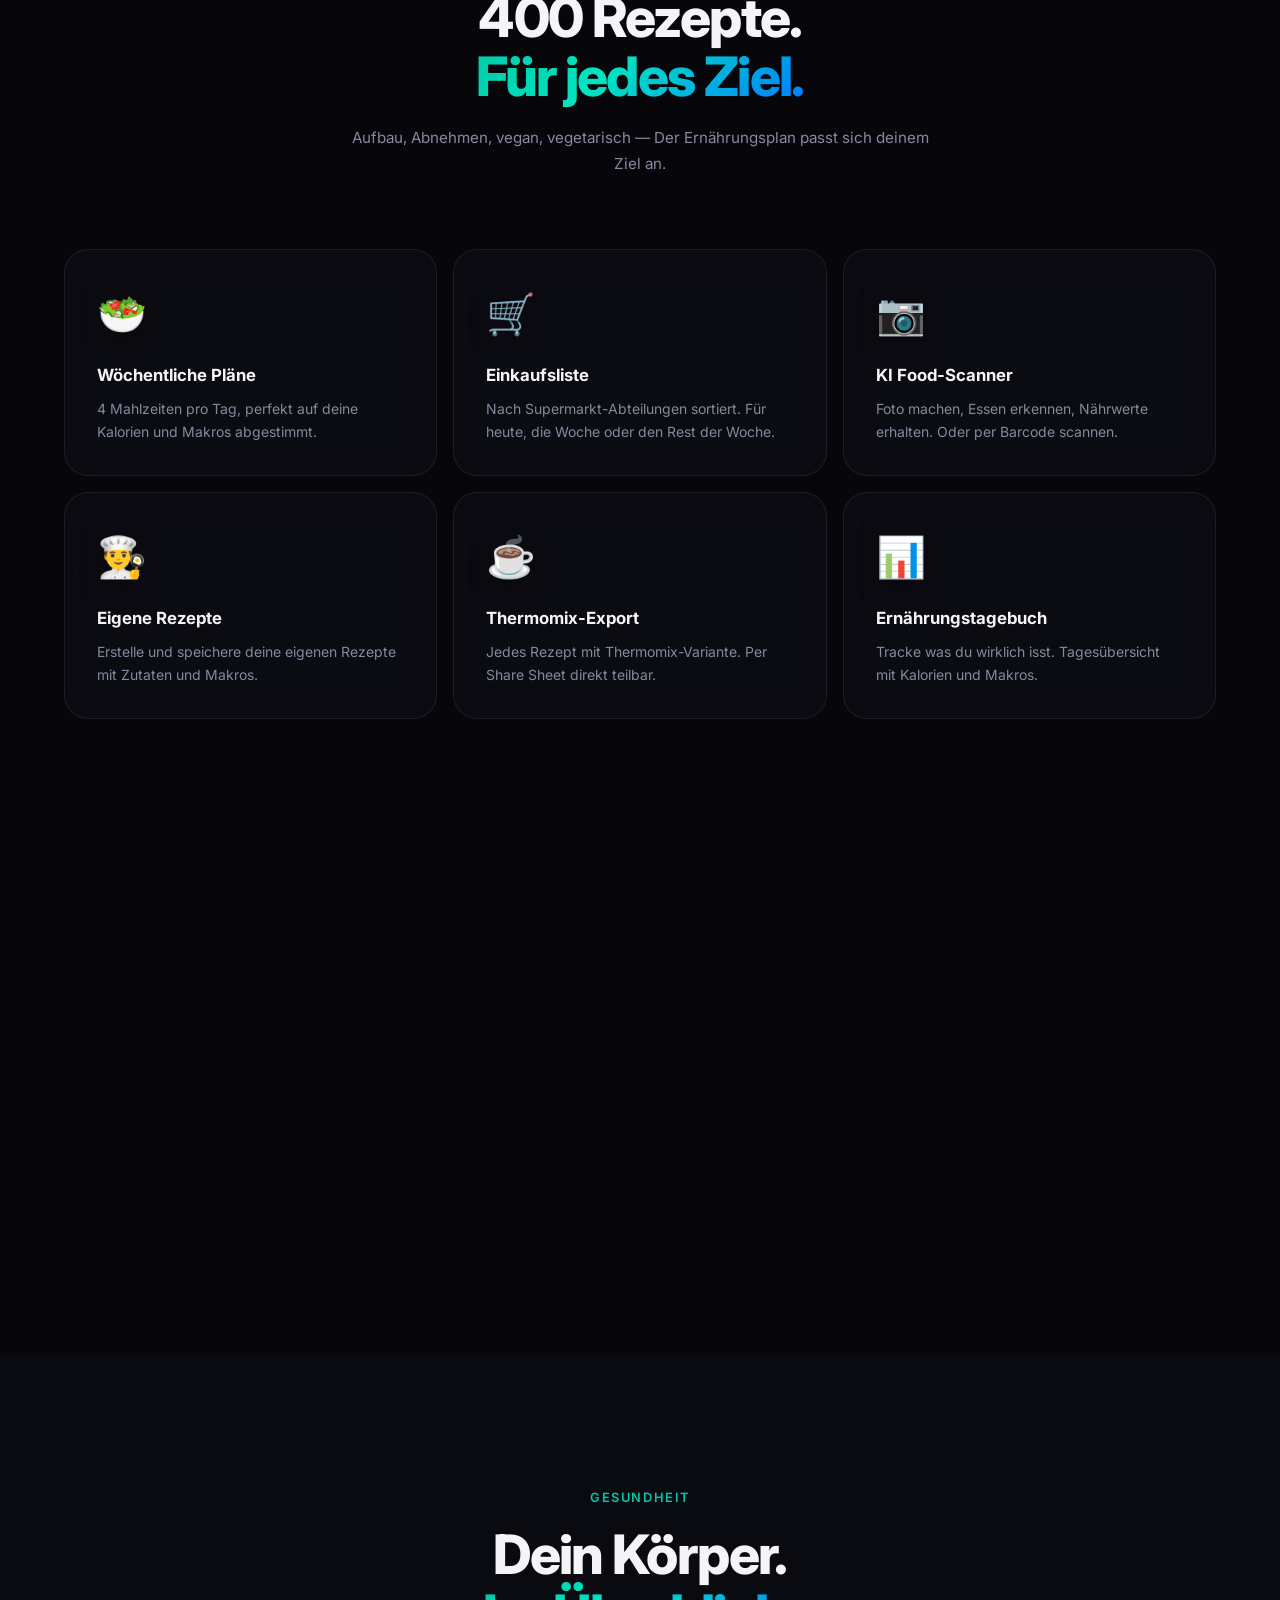
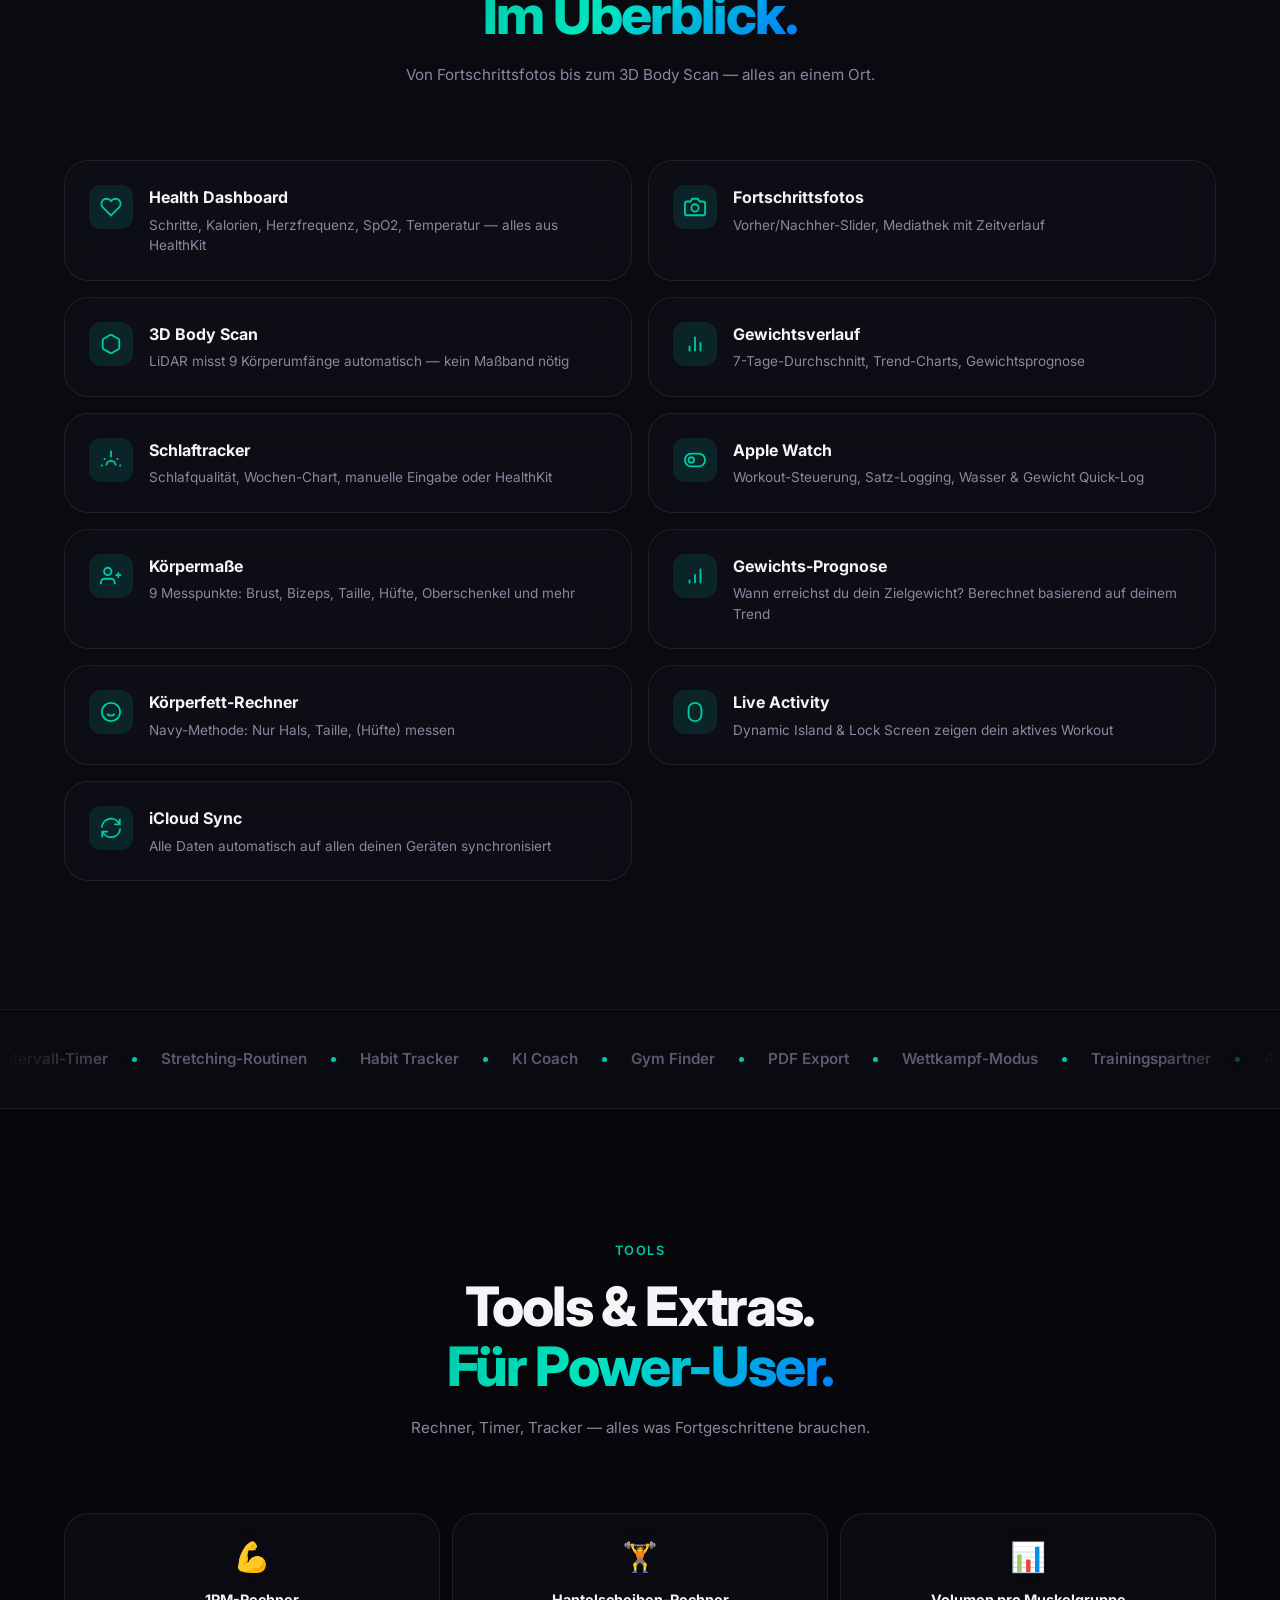
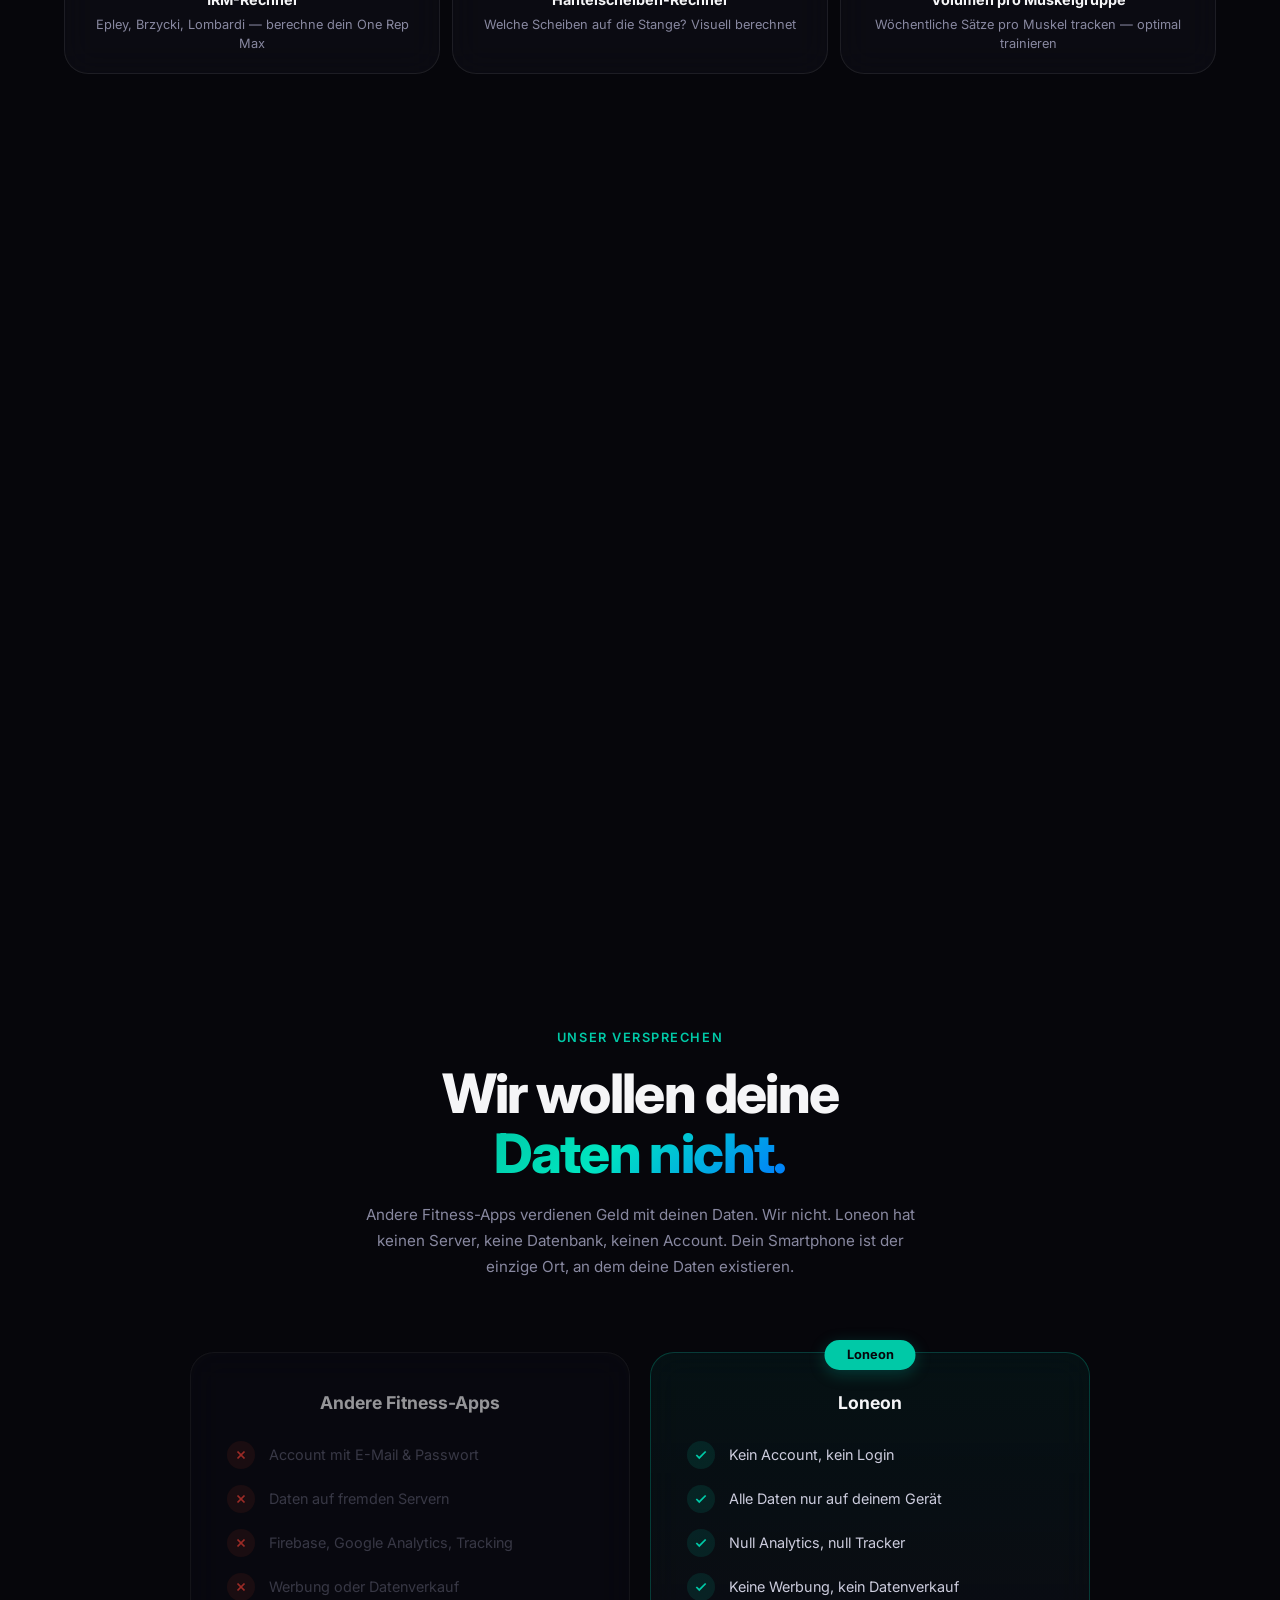
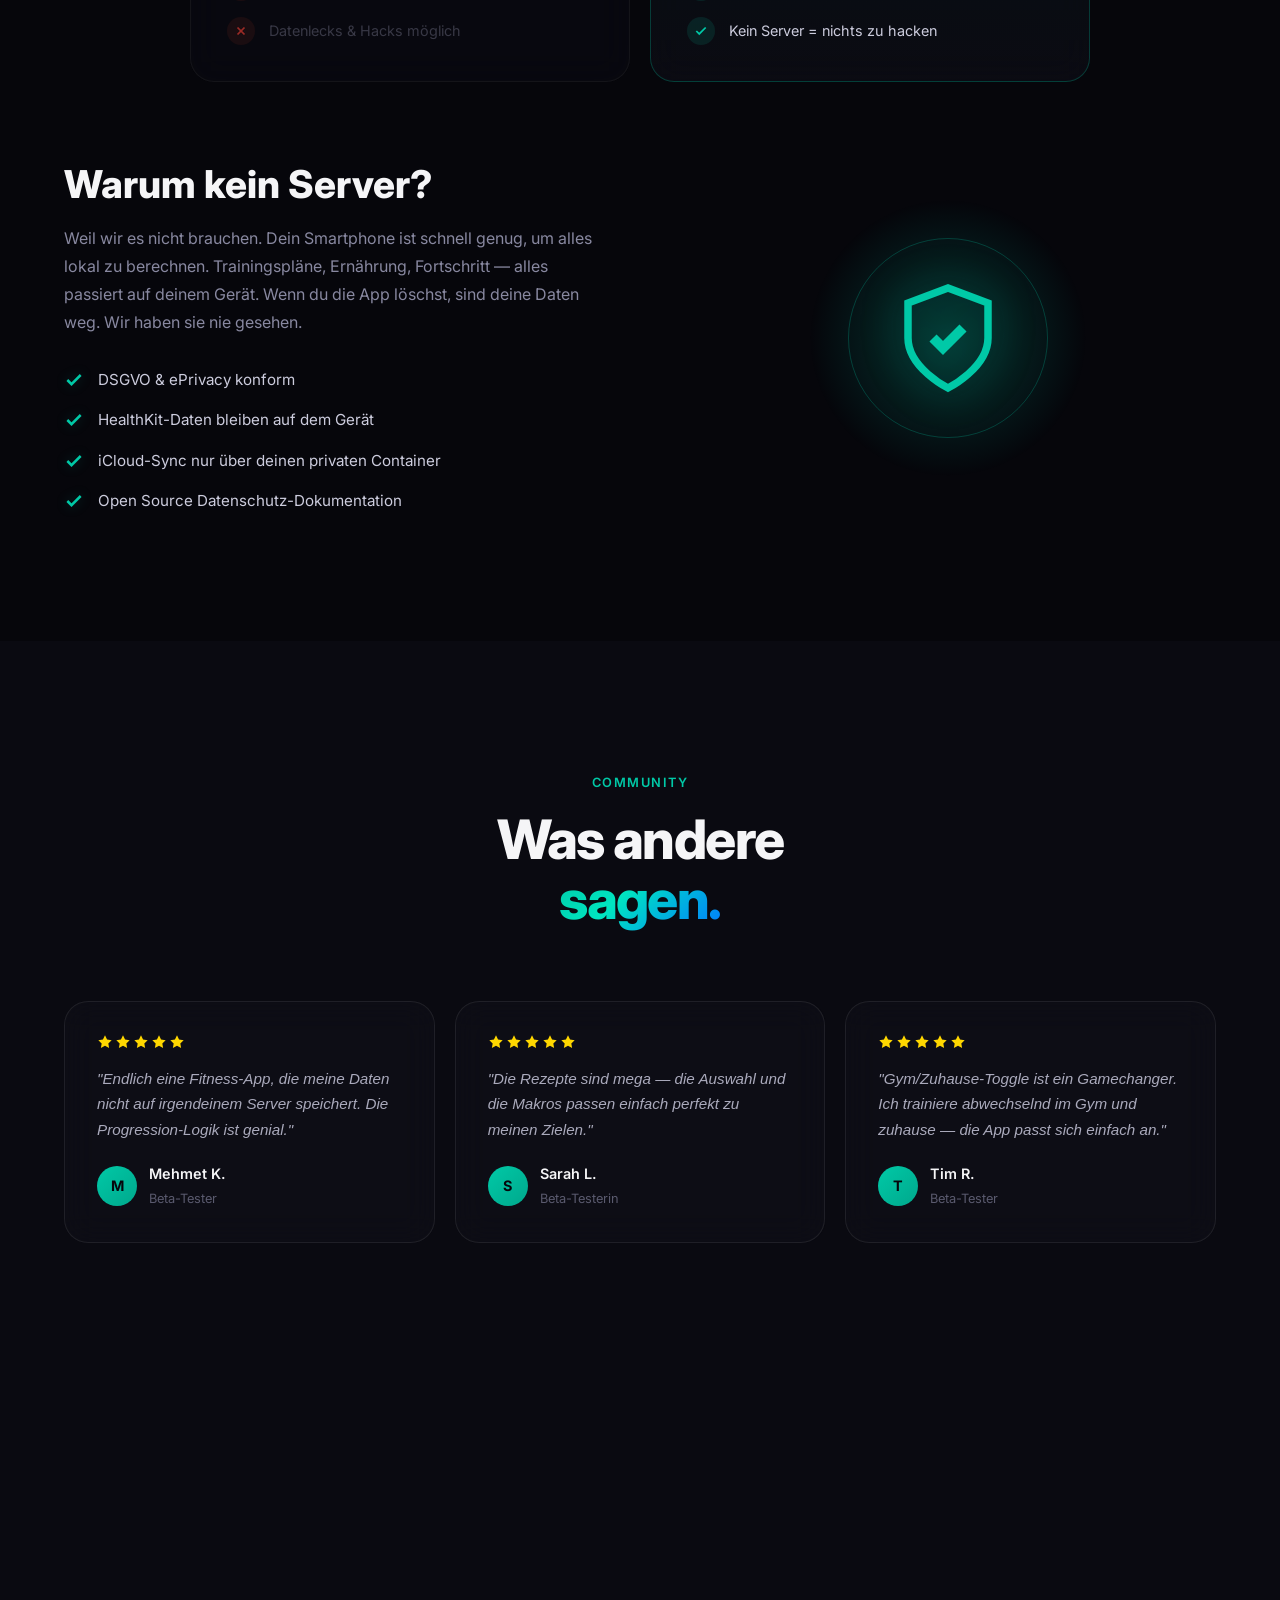
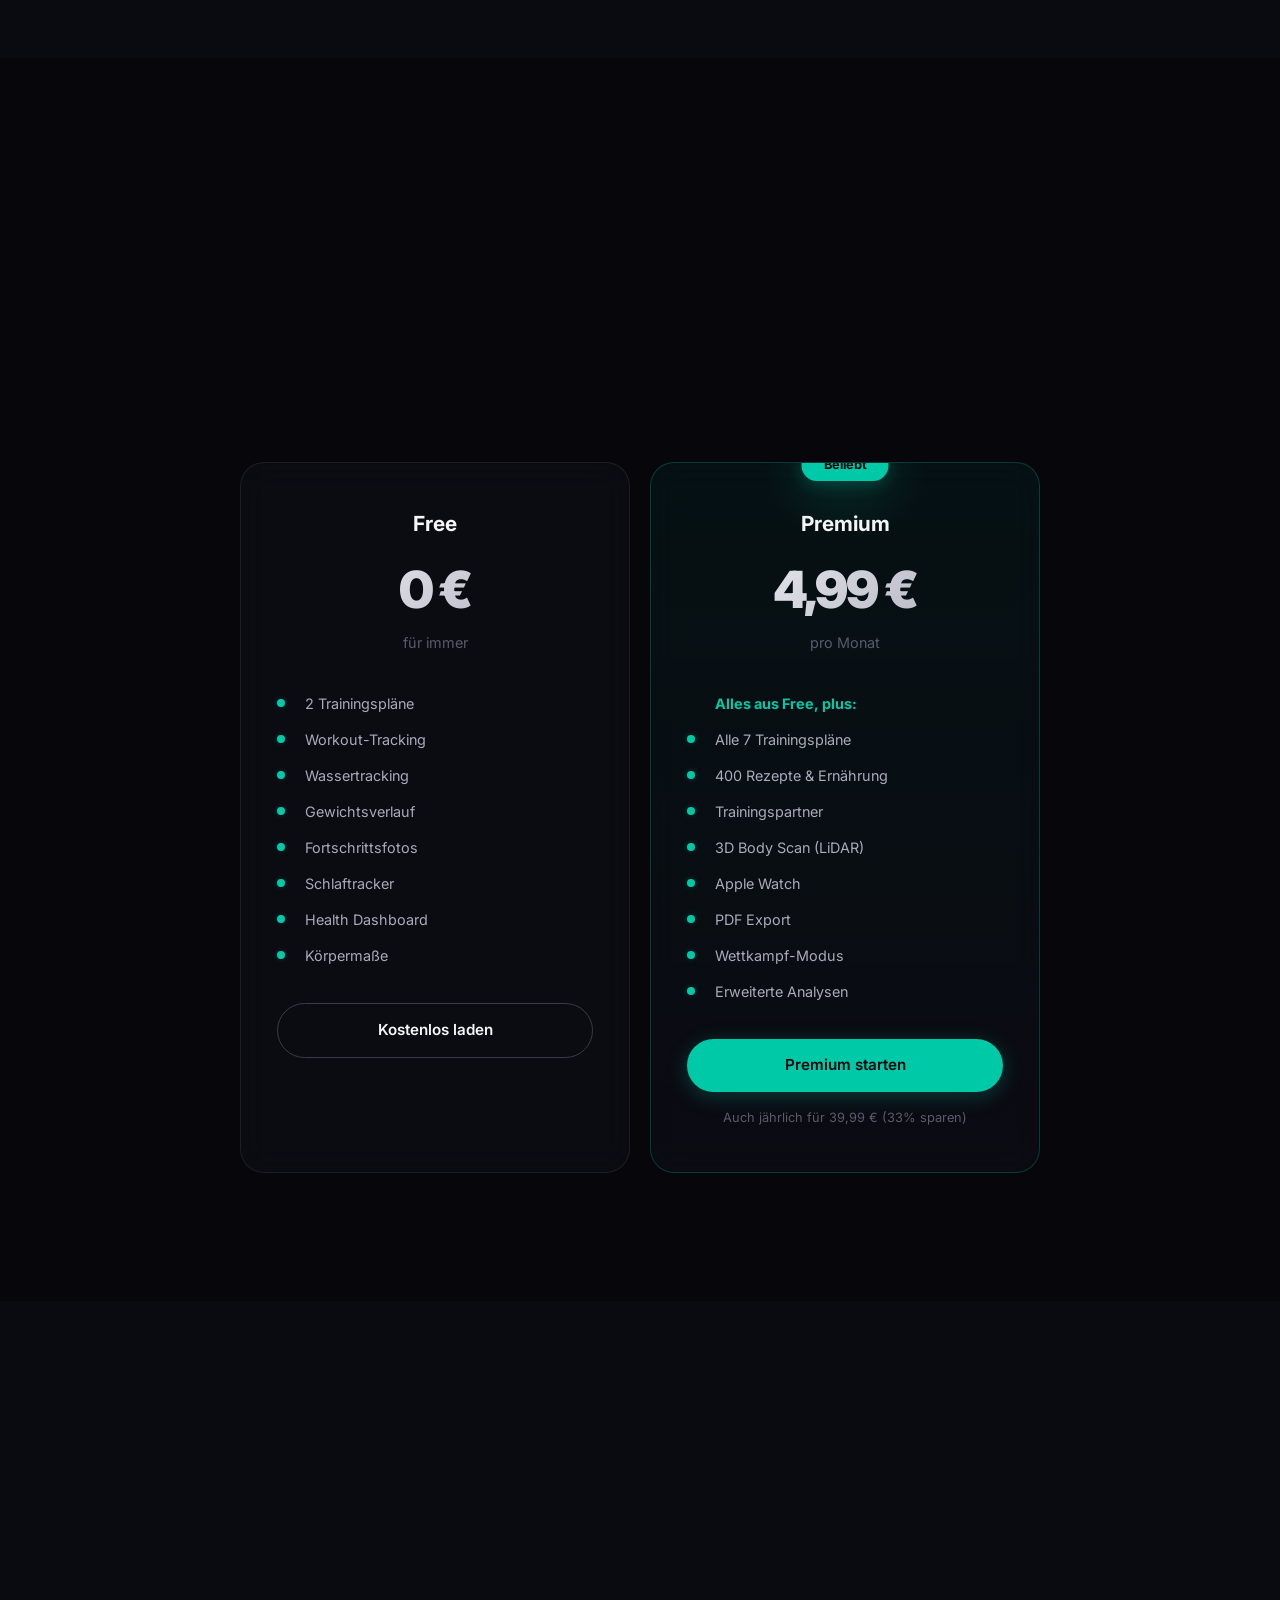
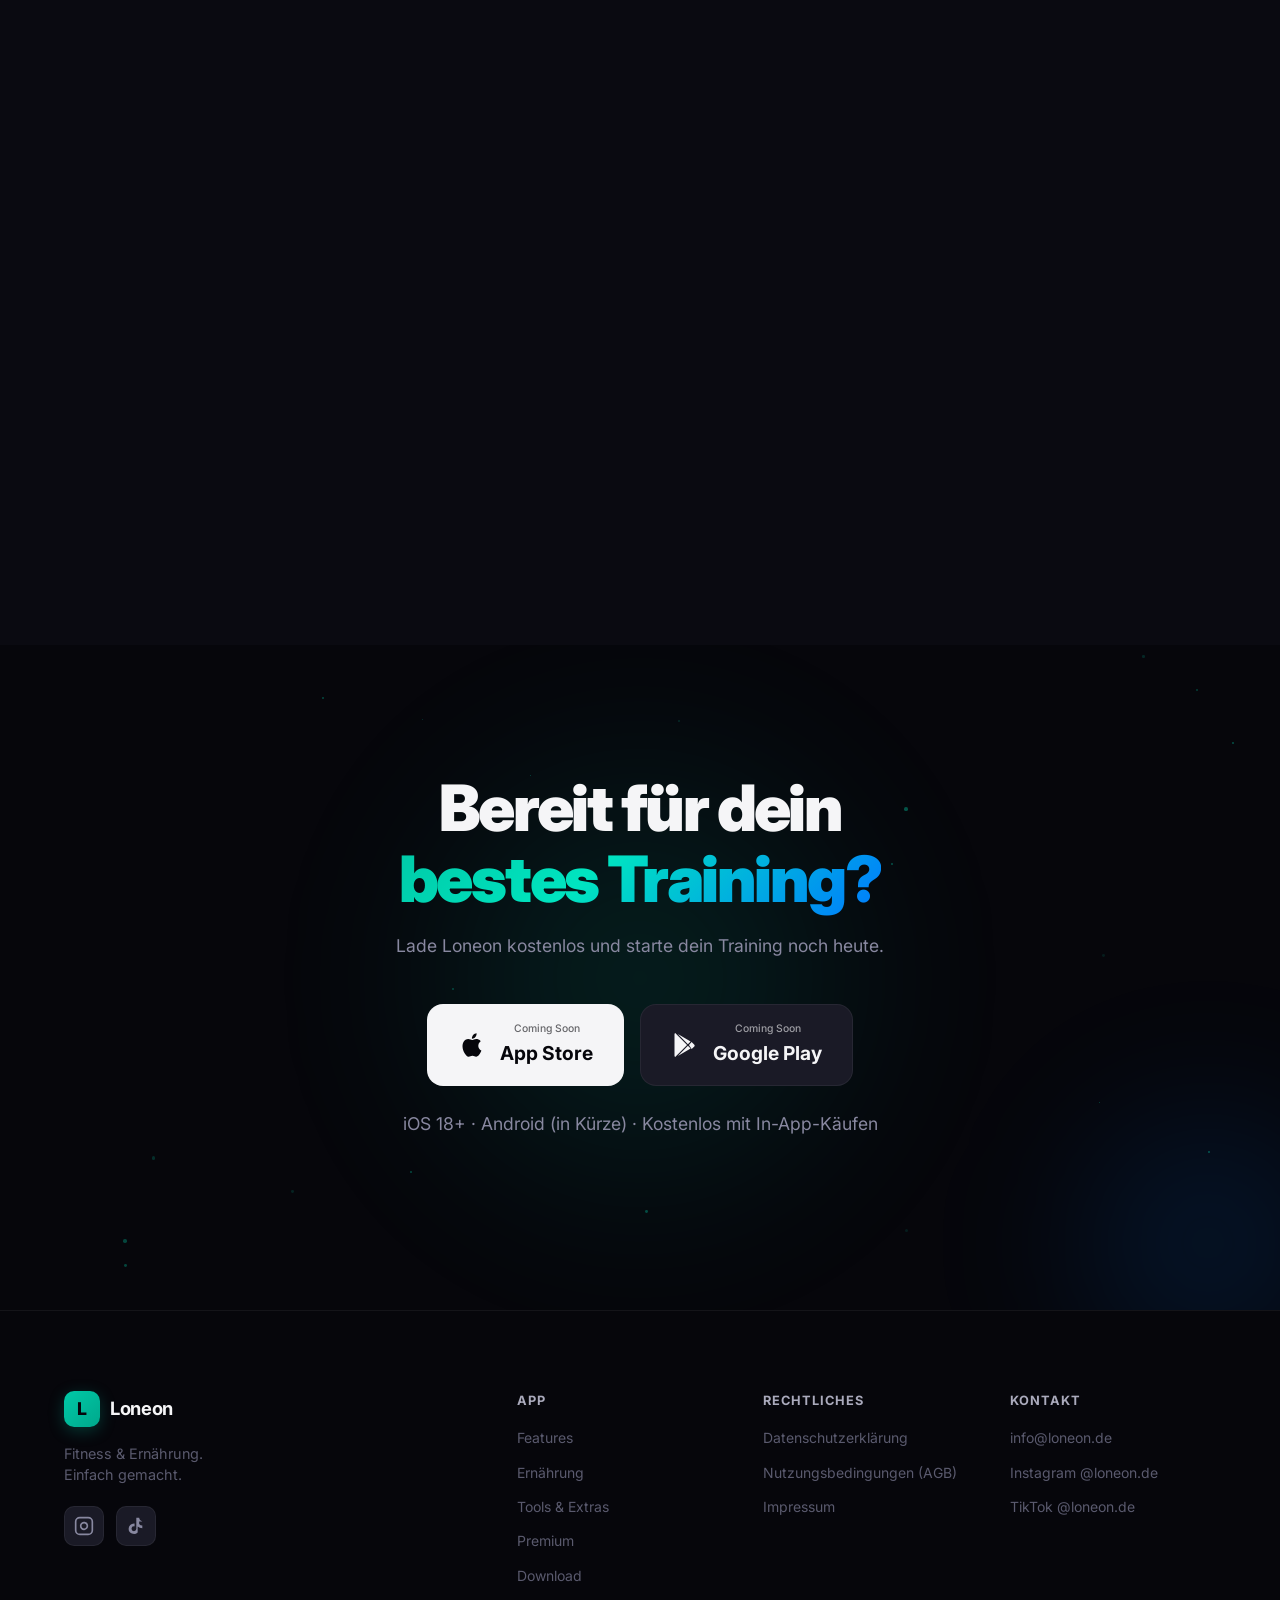
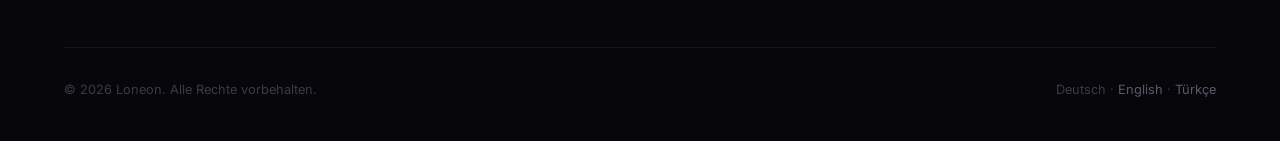
==== commit 345f52d8: "Add Creatine Plan as separate feature card (DE/EN/TR)" ====
--- a/_full_site/index.html
+++ b/_full_site/index.html
@@ -532,7 +532,13 @@
                 <div class="nutrition-card glass-card" data-reveal>
                     <div class="nutrition-emoji">&#x1F48A;</div>
                     <h3>Supplement Tracker</h3>
-                    <p>Kreatin-Plan, Vitamine, Mineralien — alles im Blick.</p>
+                    <p>Alle Supplemente im Blick — tägliche Einnahme tracken, Erinnerungen, Verlauf.</p>
+                </div>
+
+                <div class="nutrition-card glass-card" data-reveal>
+                    <div class="nutrition-emoji">&#x1F525;</div>
+                    <h3>Kreatin-Plan</h3>
+                    <p>Ladephase, Erhaltung, Cycling — automatisch berechnet. Mit täglichem Tracker und Fortschrittsanzeige.</p>
                 </div>
 
                 <div class="nutrition-card glass-card" data-reveal>
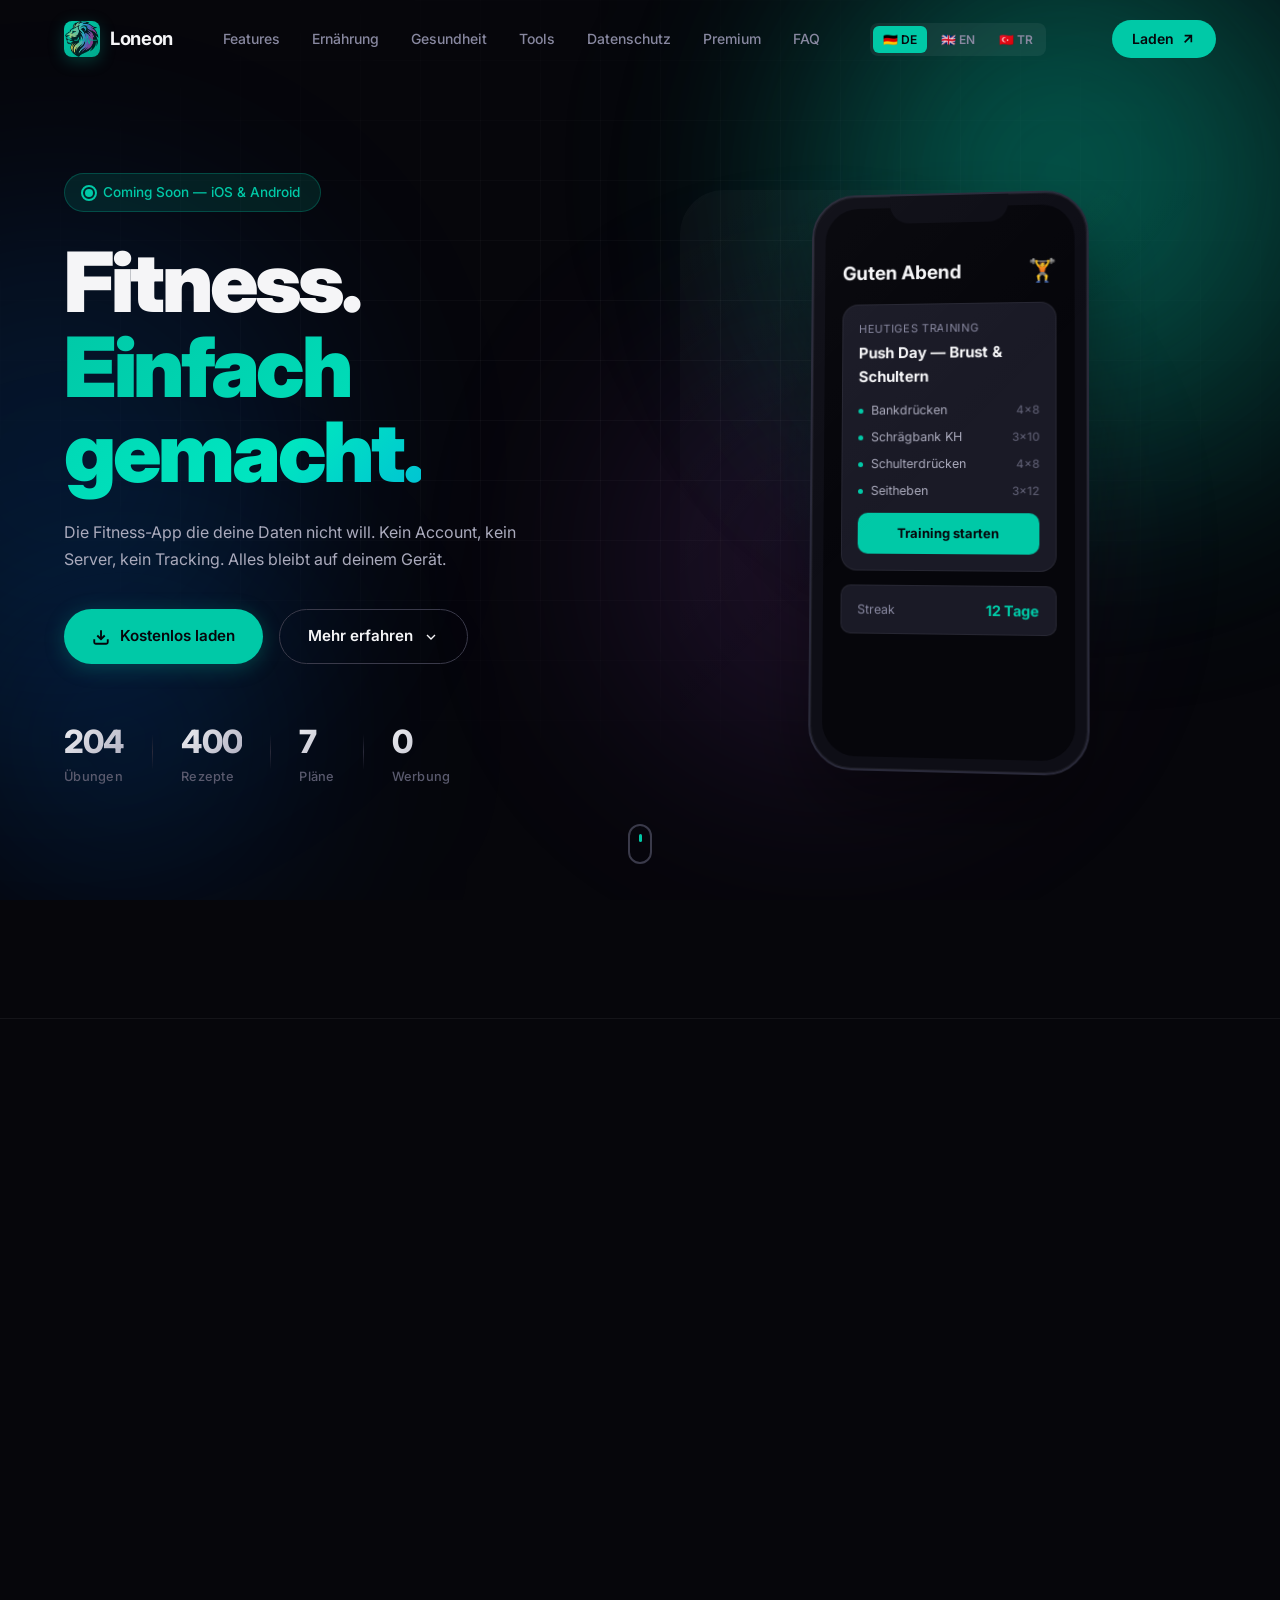
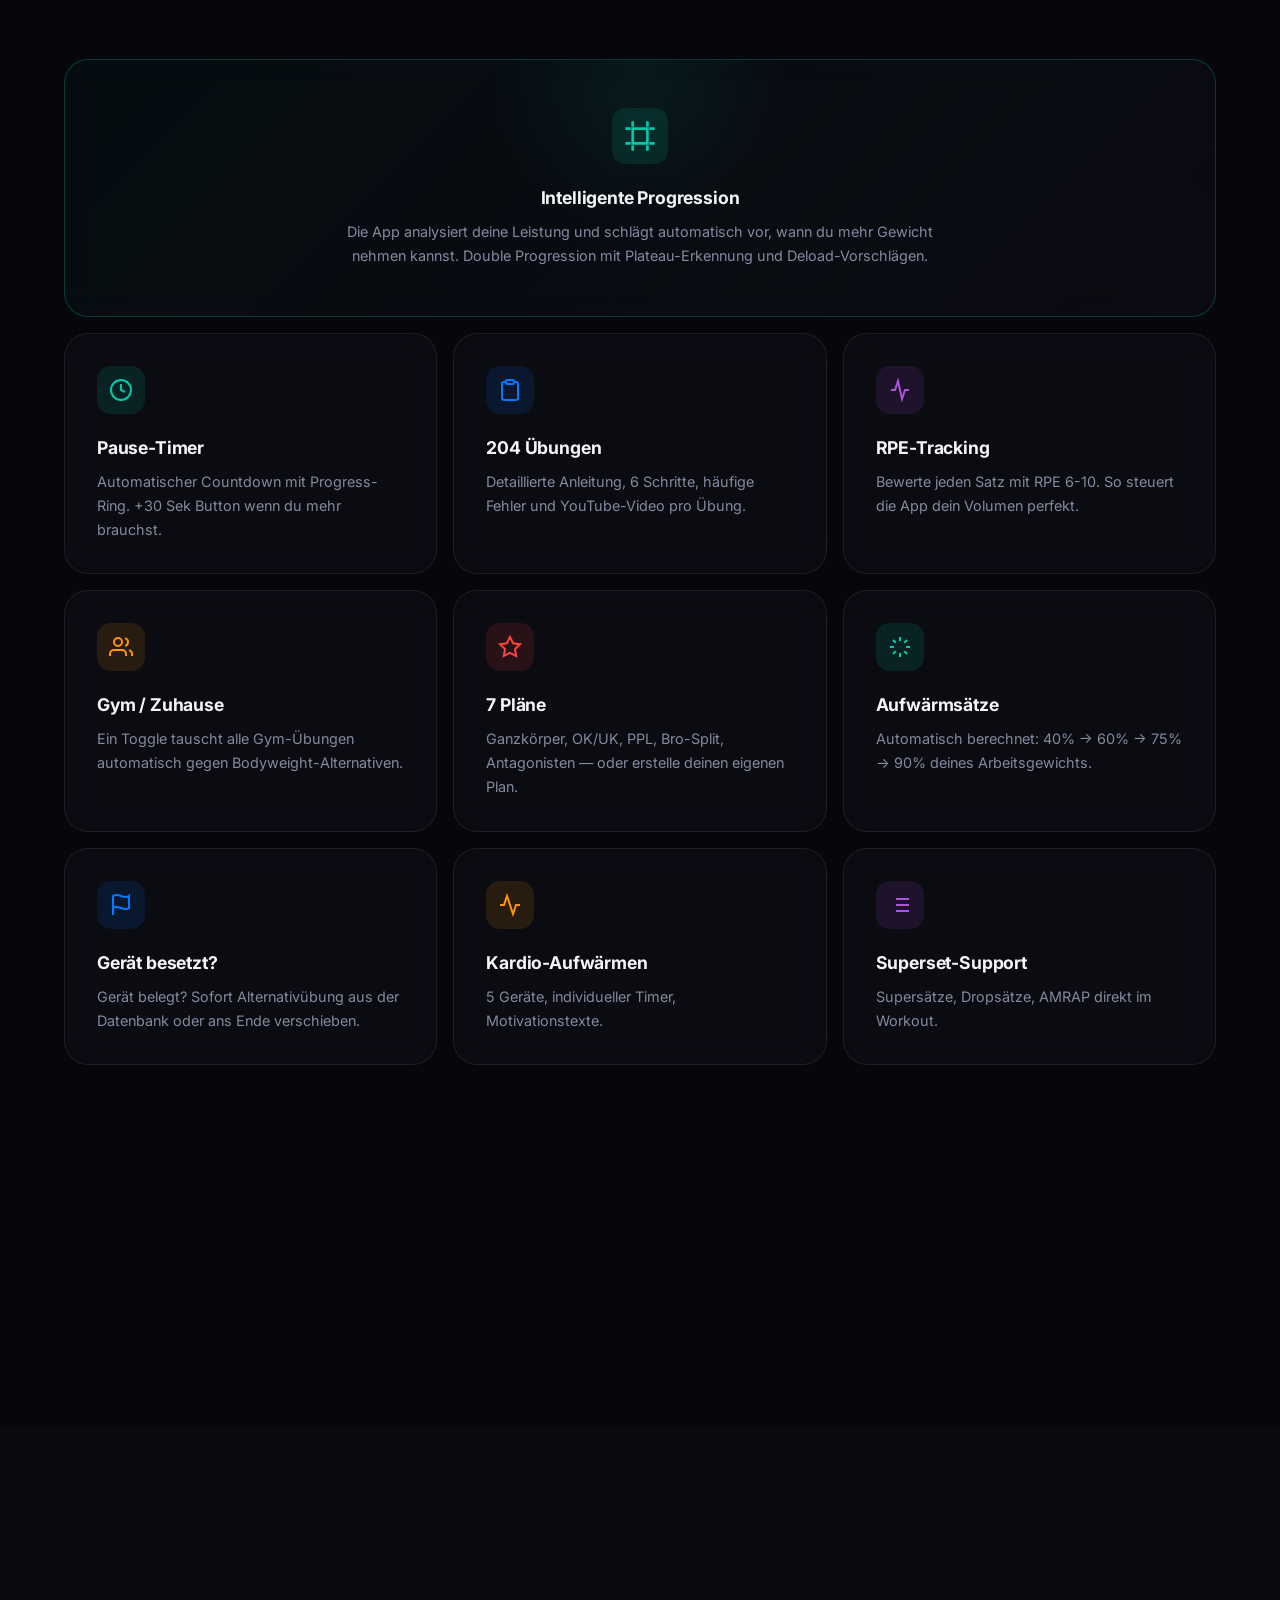
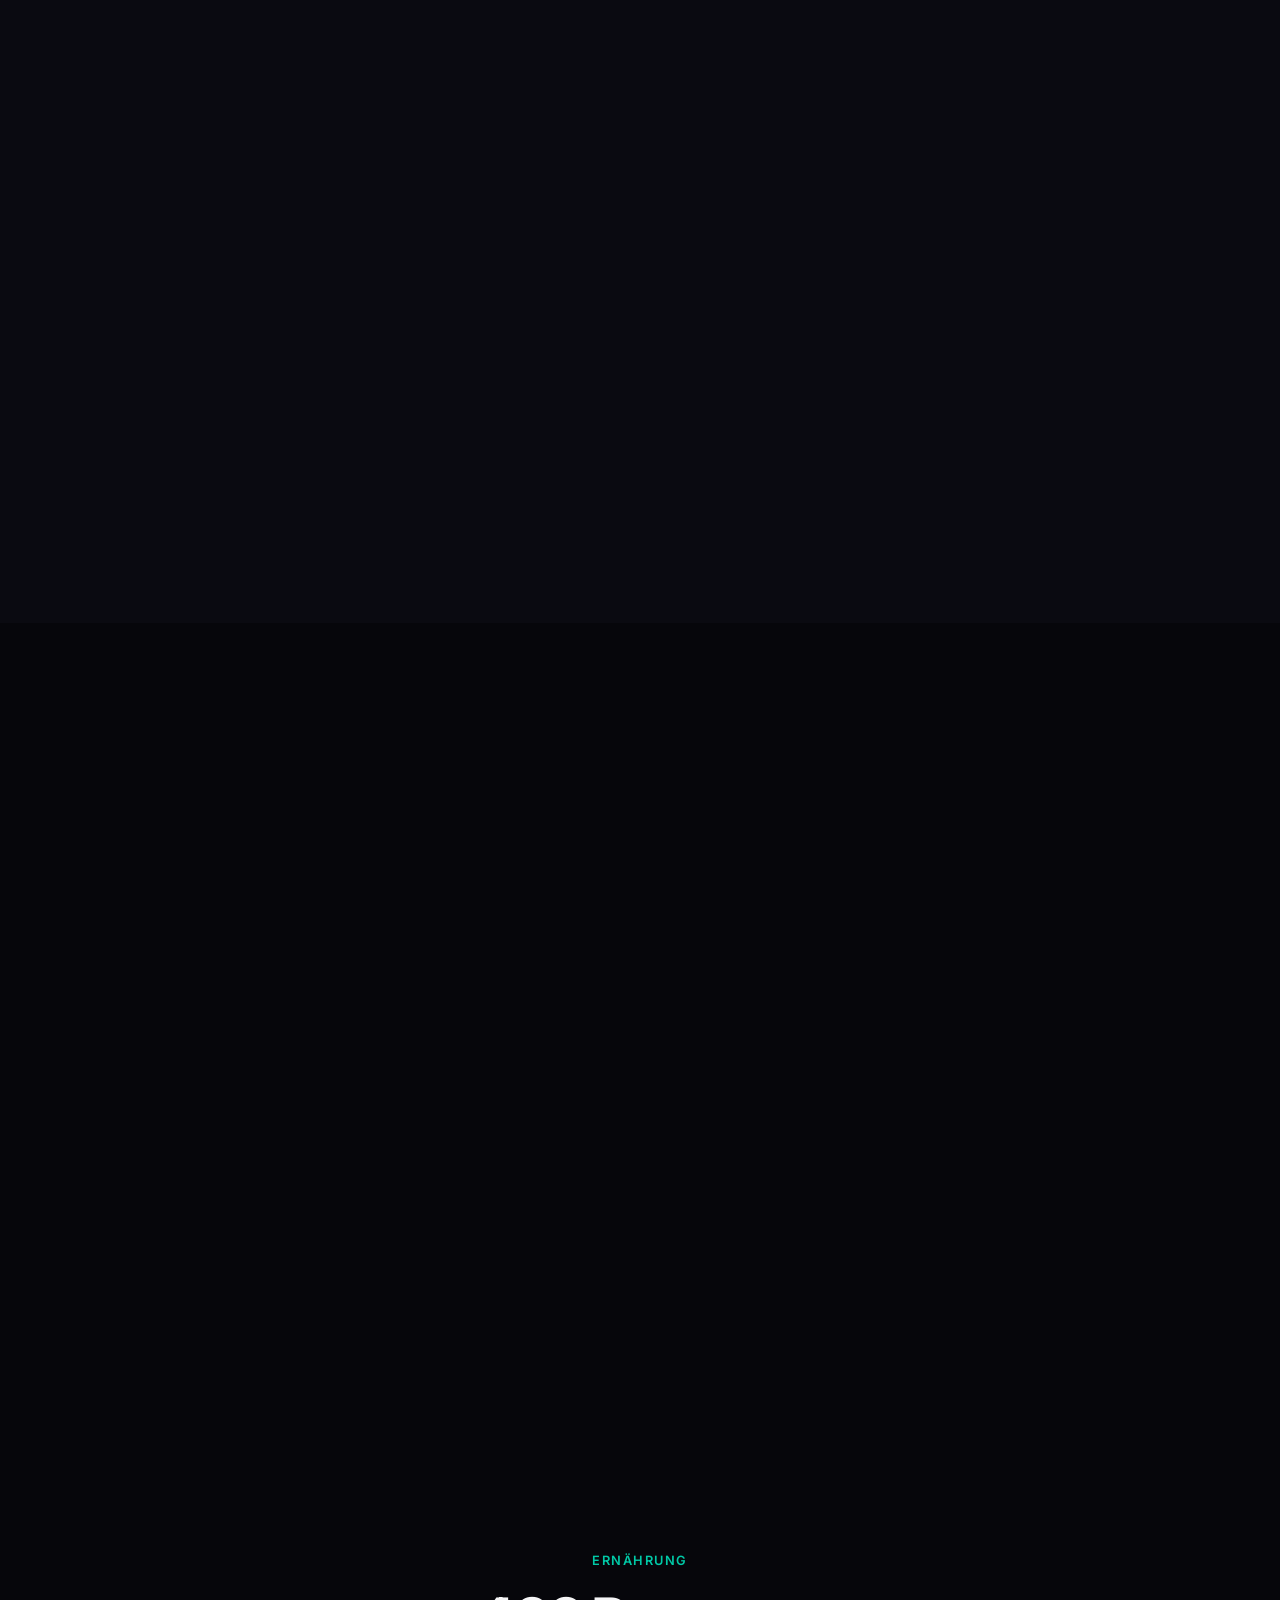
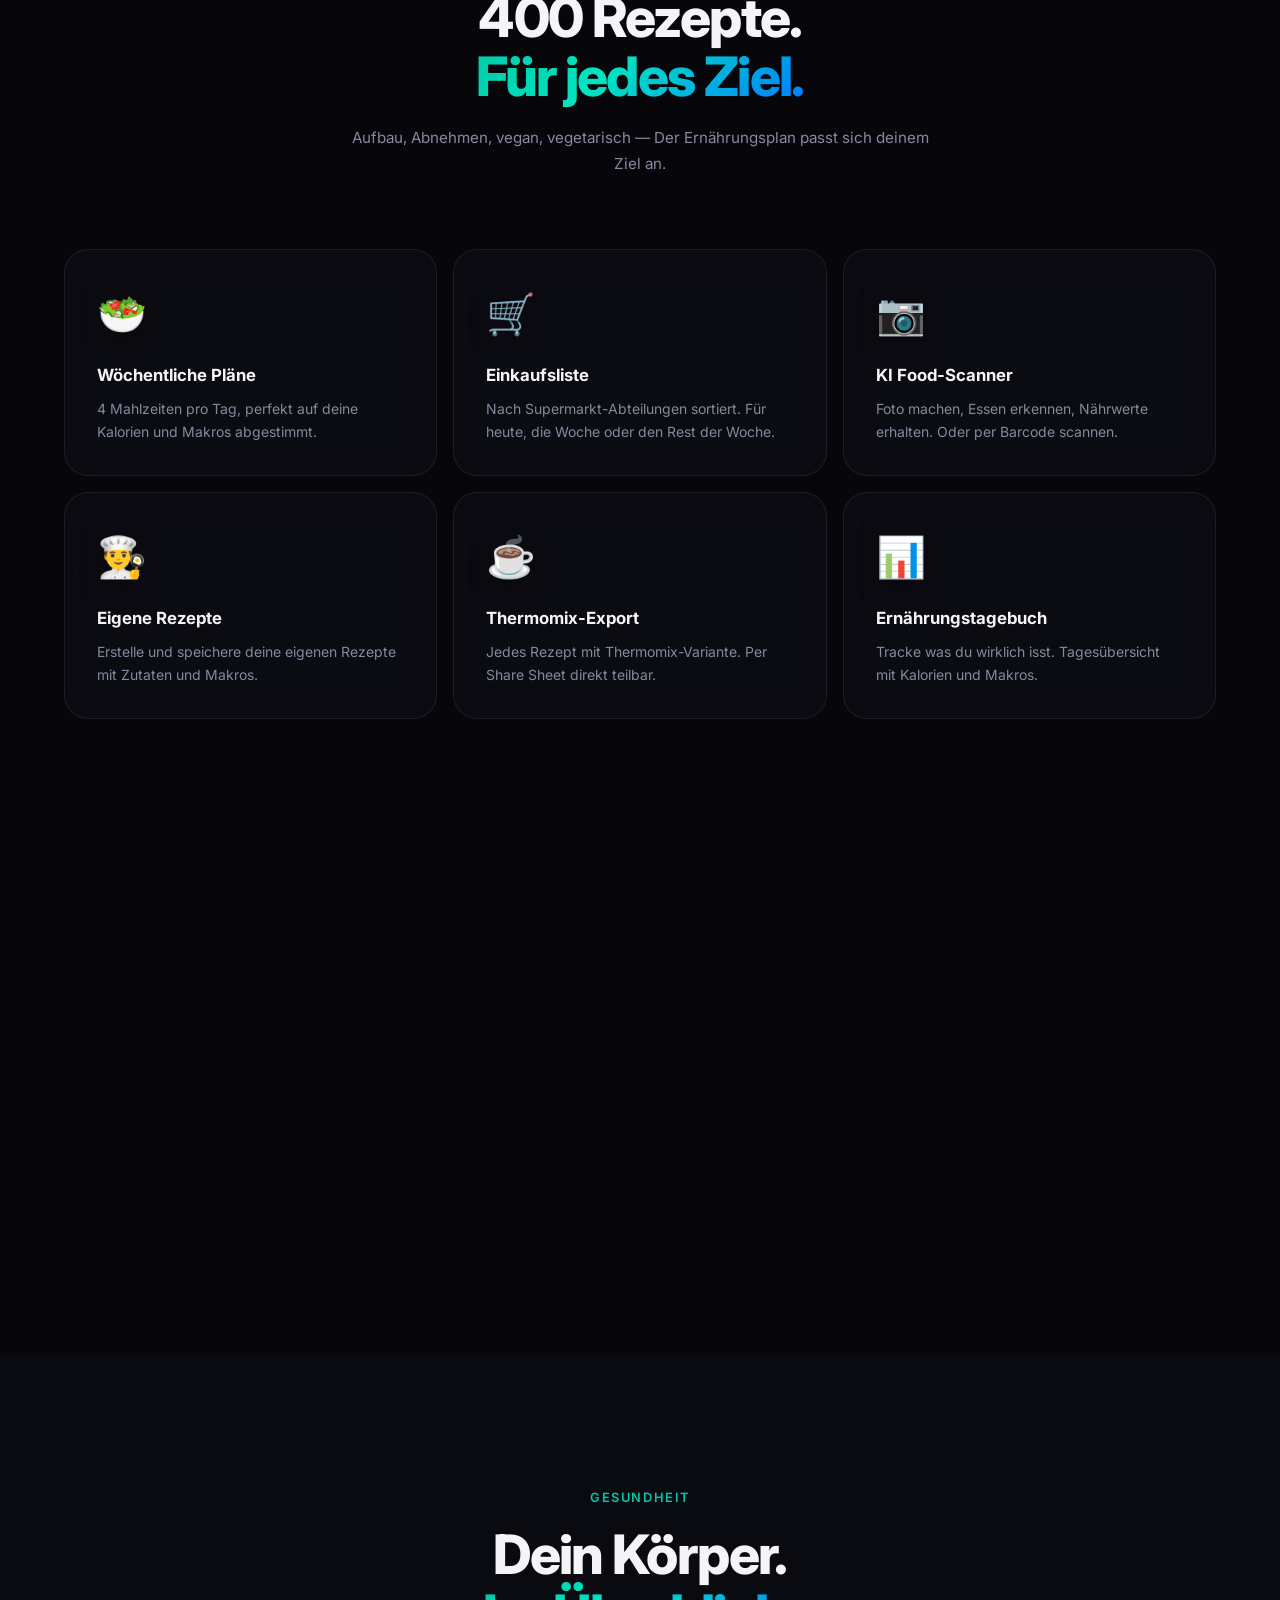
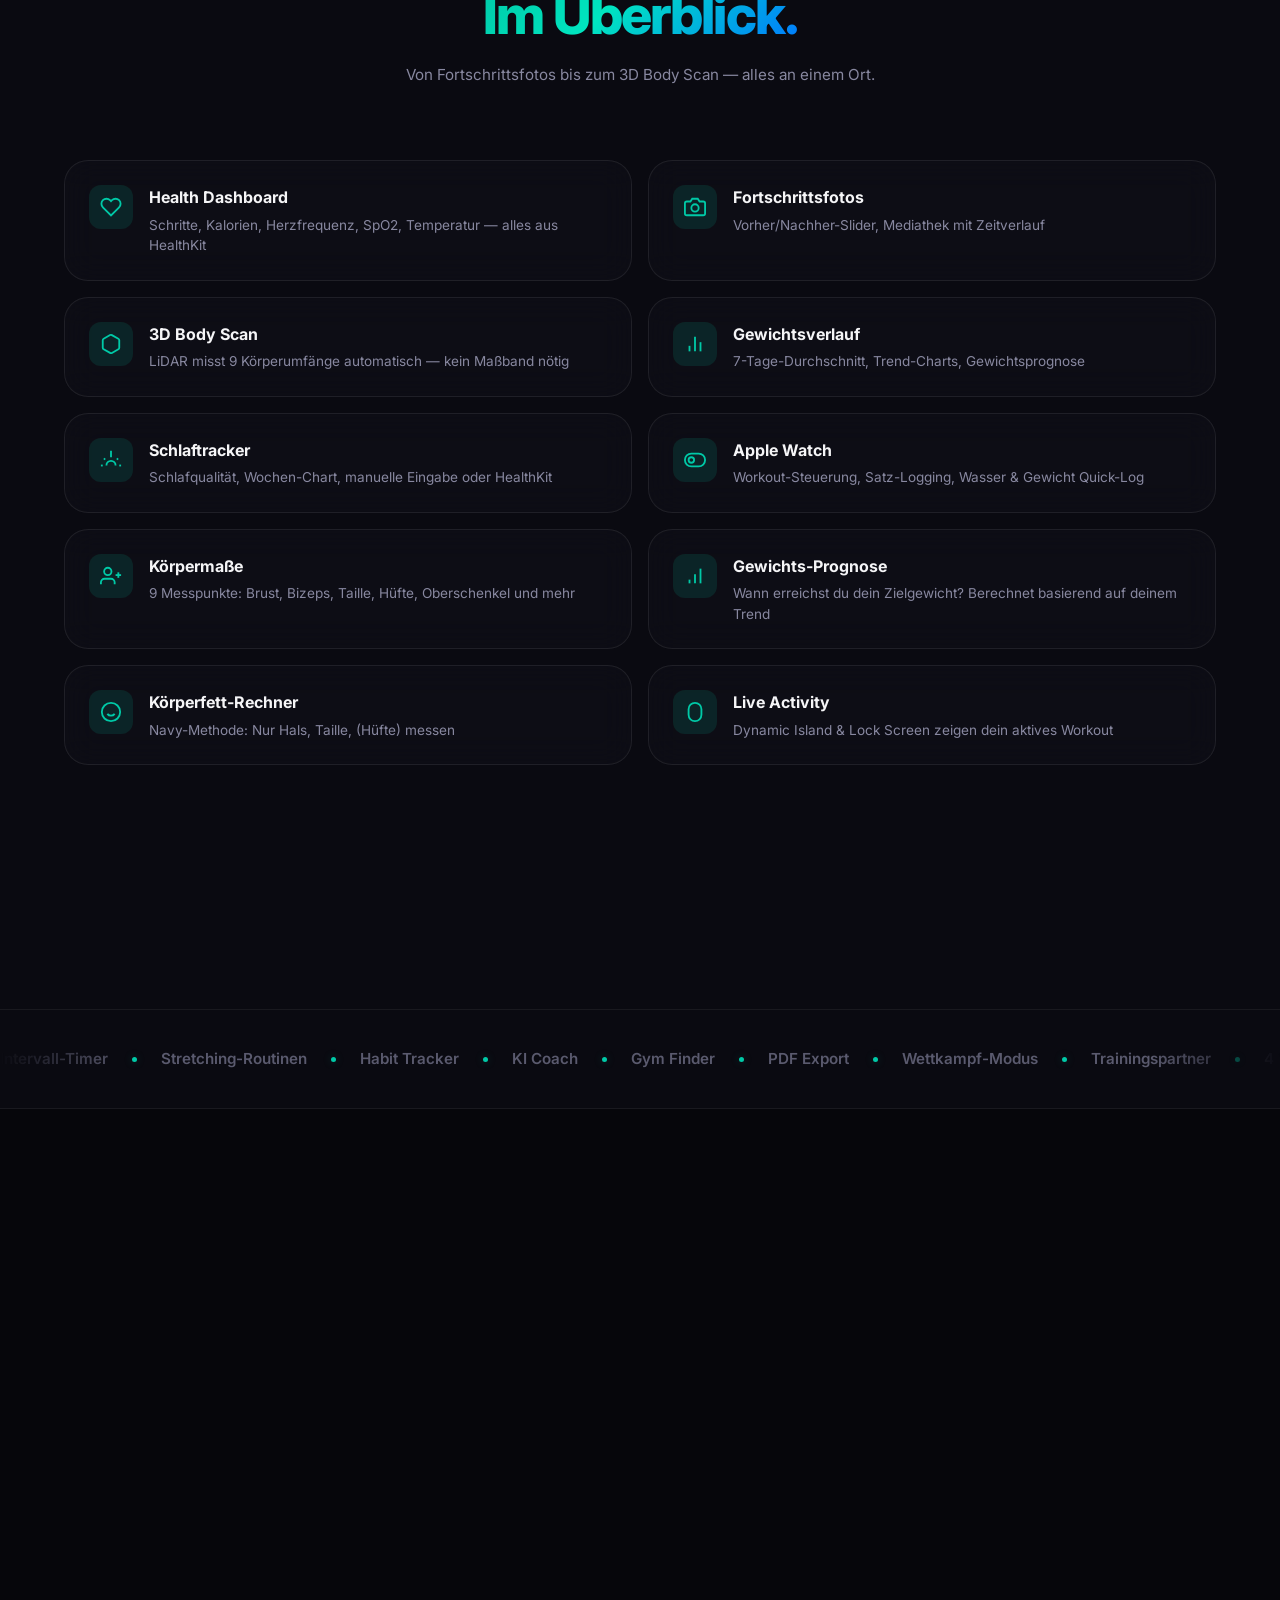
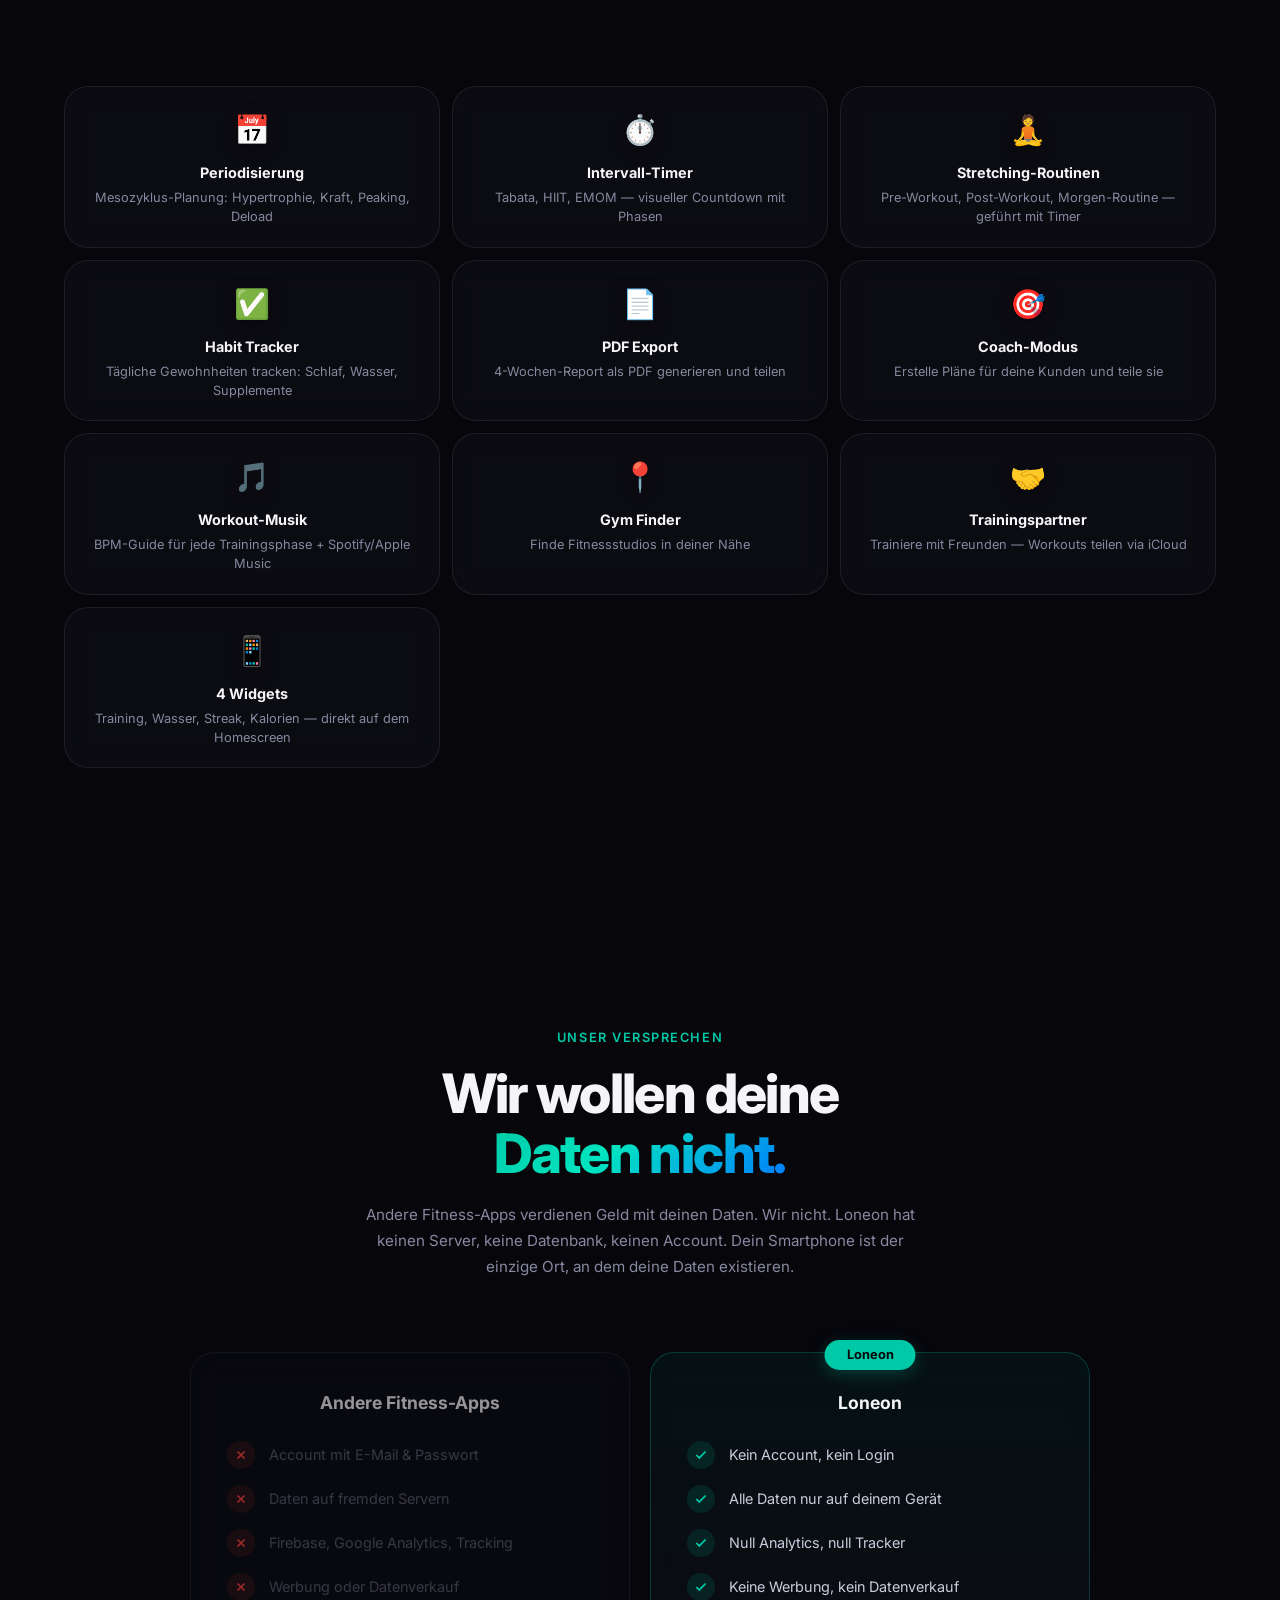
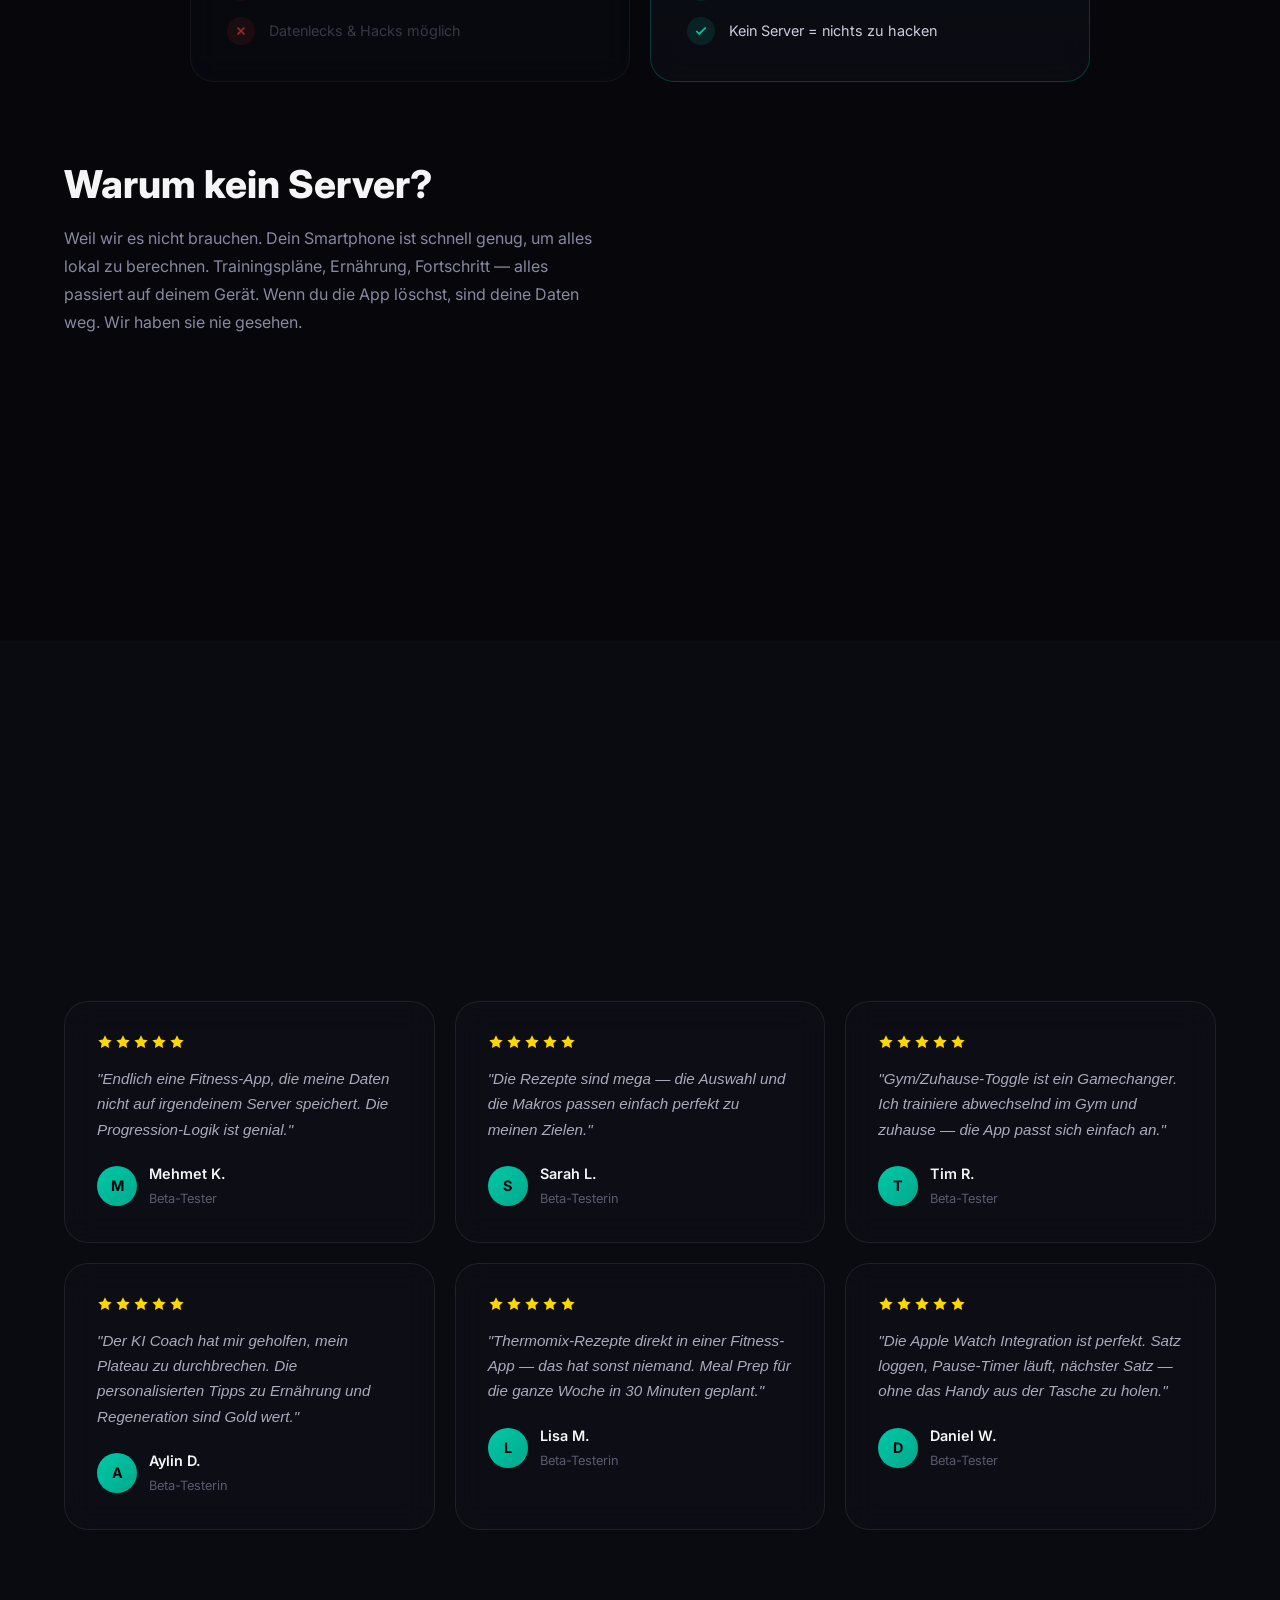
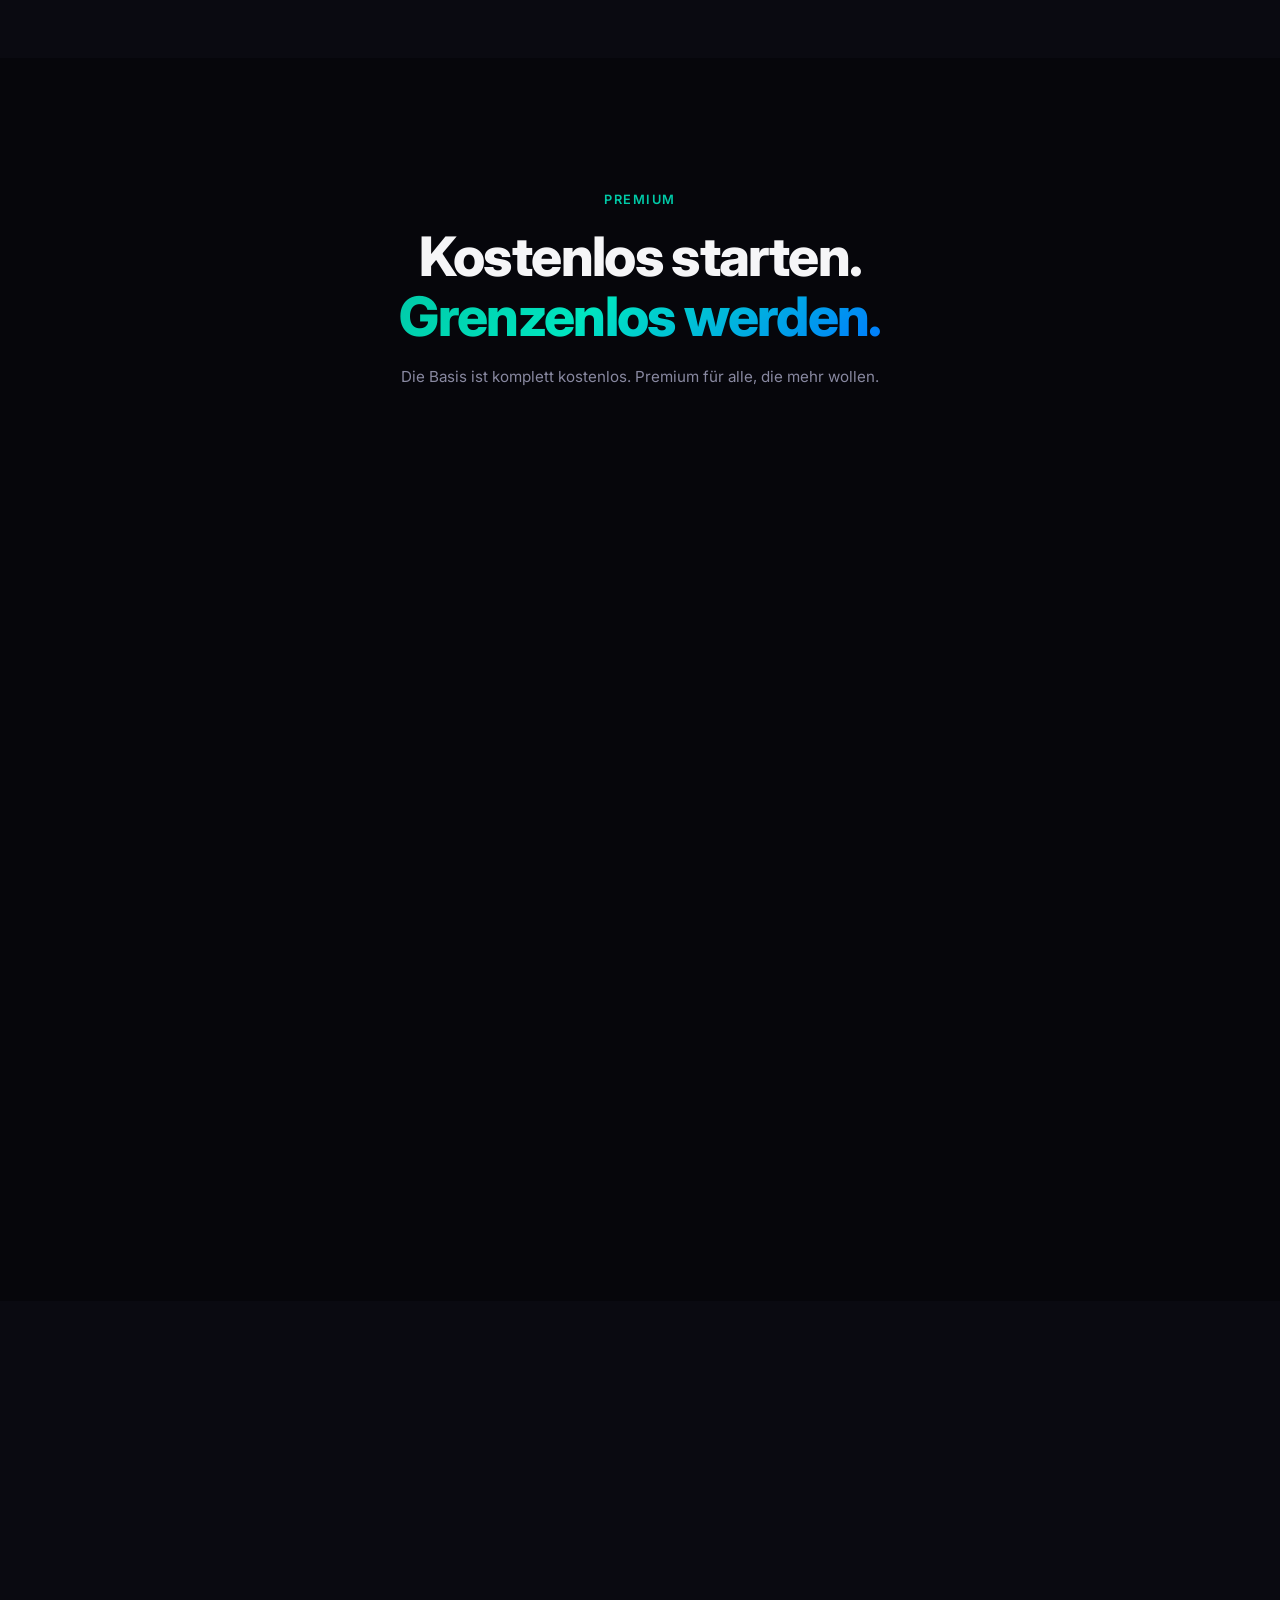
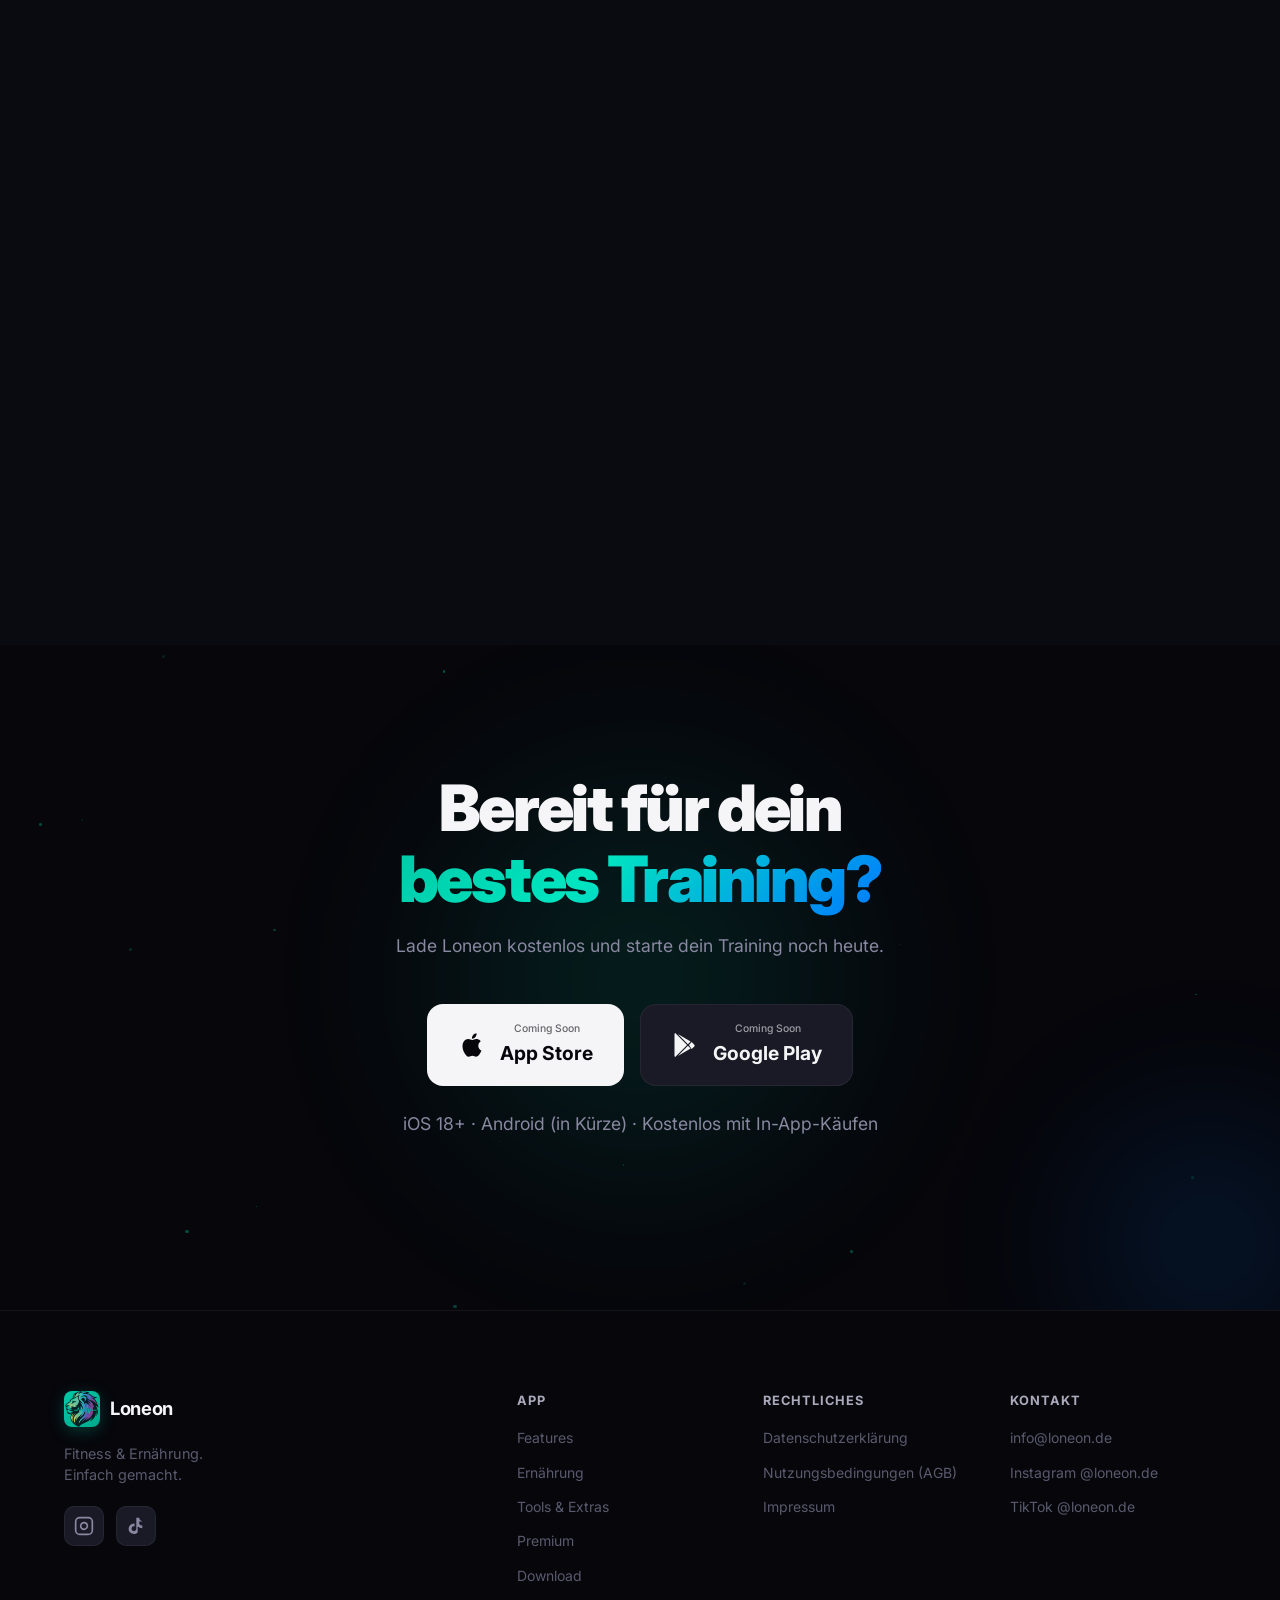
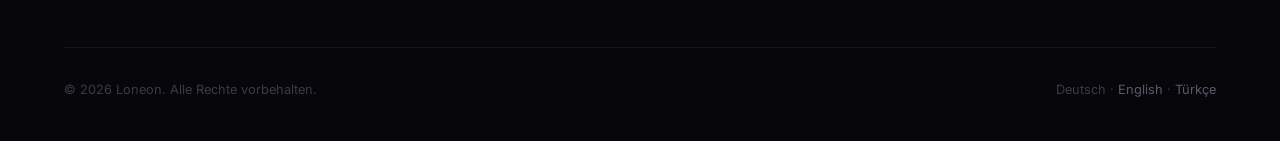
==== commit 73d5a823: "Update website with new lion logo (Coming Soon + Full Site)" ====
--- a/_full_site/index.html
+++ b/_full_site/index.html
@@ -89,7 +89,7 @@
     <nav class="nav" id="nav">
         <div class="nav-container">
             <a href="#" class="nav-logo">
-                <div class="nav-logo-icon">L</div>
+                <img src="img/logo.png" alt="Loneon" class="nav-logo-icon" style="width:36px;height:36px;border-radius:8px;">
                 <span>Loneon</span>
             </a>
             <div class="nav-links" id="navLinks">
@@ -1198,7 +1198,7 @@
             <div class="footer-grid">
                 <div class="footer-brand">
                     <a href="#" class="nav-logo">
-                        <div class="nav-logo-icon">L</div>
+                        <img src="img/logo.png" alt="Loneon" class="nav-logo-icon" style="width:36px;height:36px;border-radius:8px;">
                         <span>Loneon</span>
                     </a>
                     <p>Fitness & Ernährung.<br>Einfach gemacht.</p>
